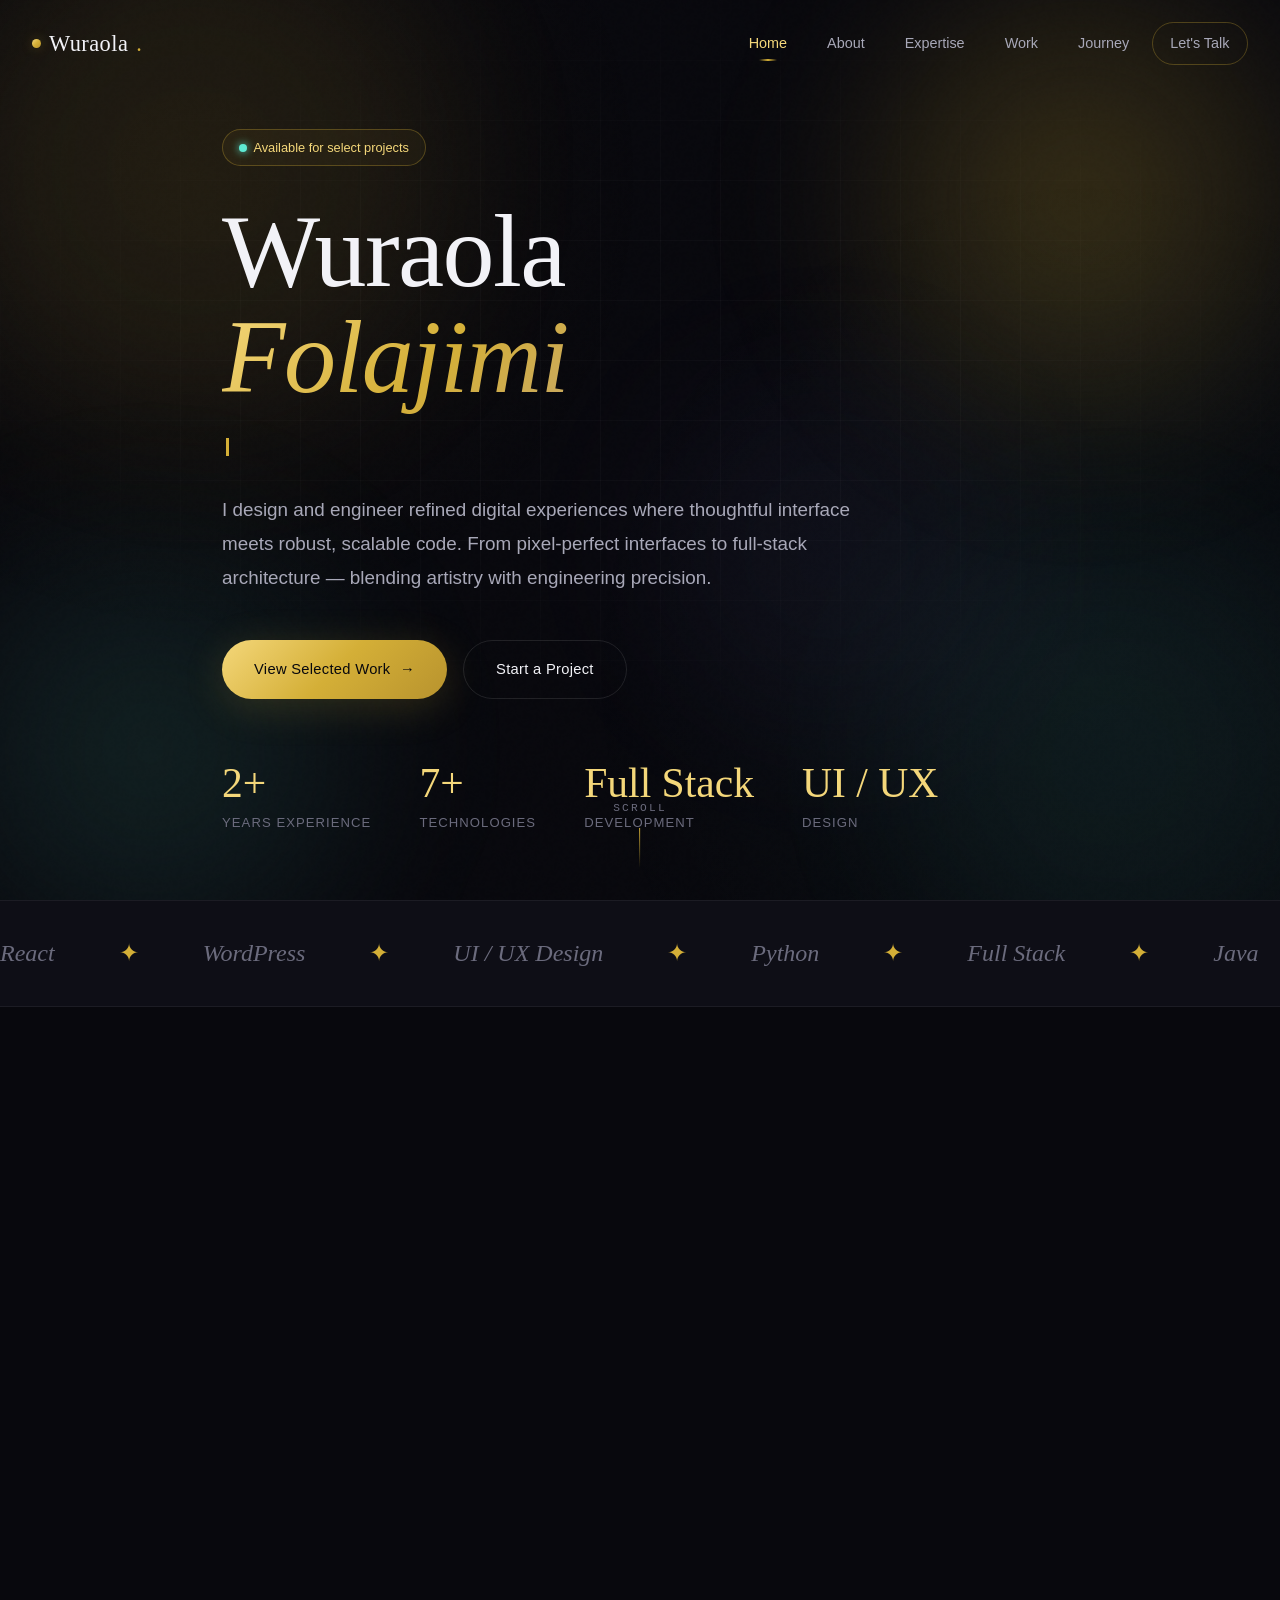
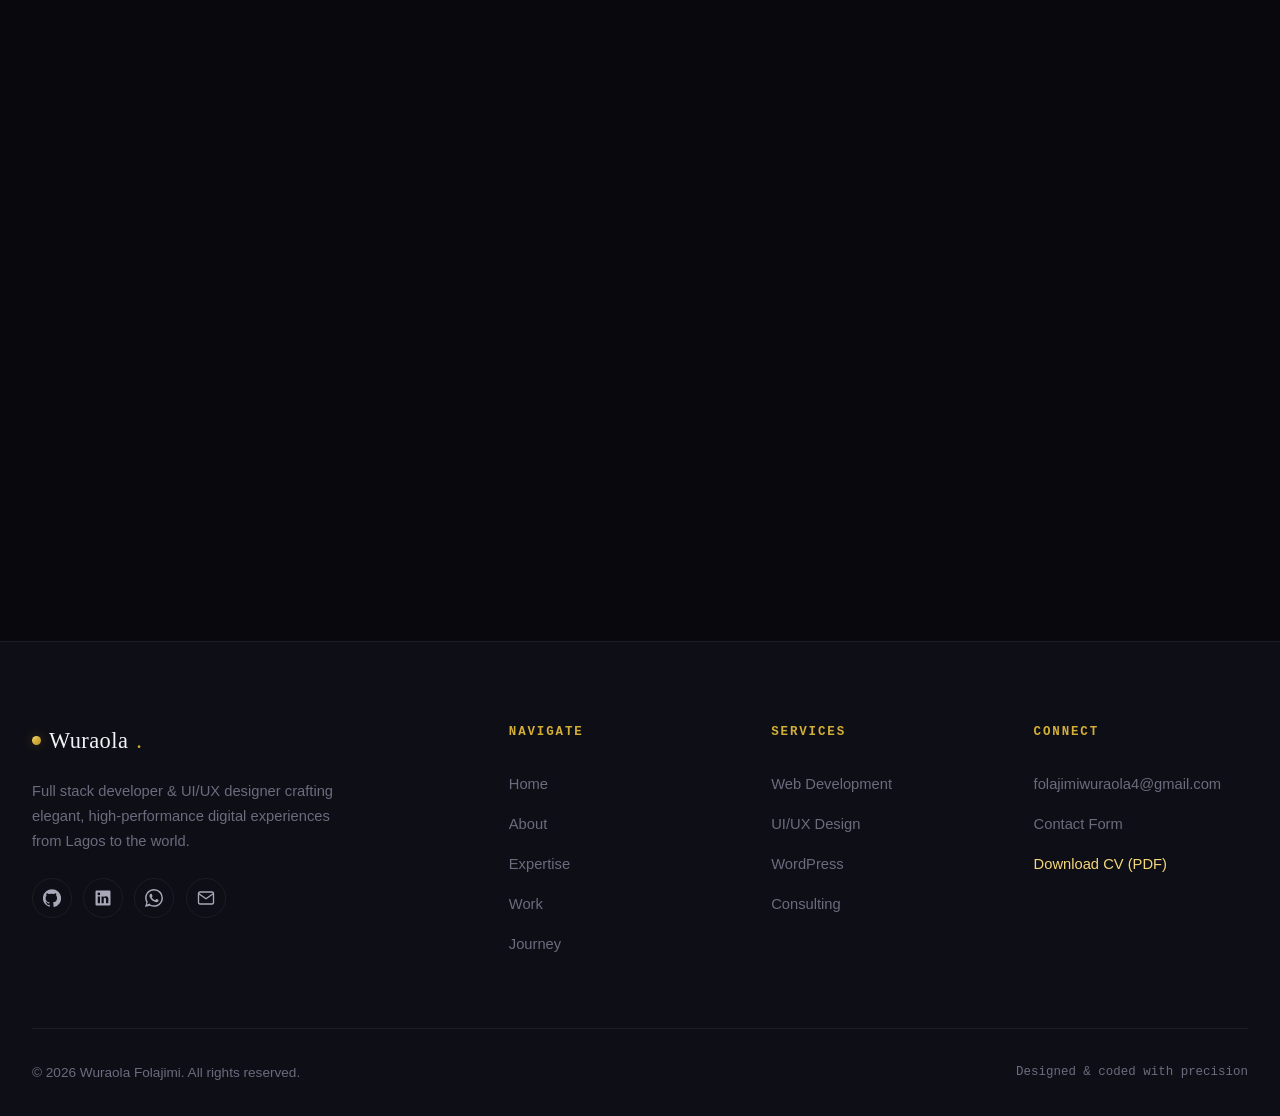
==== backup/index.html @ 62296290 "Initial portfolio website" ====
<!DOCTYPE html>
<html lang="en">
<head>
  <meta charset="UTF-8">
  <meta name="viewport" content="width=device-width, initial-scale=1.0">
  <title>Wuraola Folajimi &mdash; Full Stack Developer &amp; UI/UX Designer</title>
  <meta name="description" content="Wuraola Folajimi is a freelance full stack developer and UI/UX designer based in Lagos, Nigeria. Building fast, elegant web apps and WordPress sites with React, Python, Java, C++ and more.">
  <meta name="author" content="Wuraola Folajimi">
  <meta name="keywords" content="Wuraola Folajimi, full stack developer, UI UX designer, WordPress developer, Lagos, Nigeria, React, Python, Java, web developer">
  <link rel="canonical" href="https://wuraolafolajimi.com/">

  <!-- Open Graph / social previews -->
  <meta property="og:type" content="website">
  <meta property="og:title" content="Wuraola Folajimi &mdash; Full Stack Developer &amp; UI/UX Designer">
  <meta property="og:description" content="Freelance full stack developer and UI/UX designer crafting elegant, high-performance digital experiences from Lagos to the world.">
  <meta property="og:locale" content="en_US">

  <!-- Twitter Card -->
  <meta name="twitter:card" content="summary_large_image">
  <meta name="twitter:title" content="Wuraola Folajimi &mdash; Full Stack Developer &amp; UI/UX Designer">
  <meta name="twitter:description" content="Freelance full stack developer and UI/UX designer crafting elegant, high-performance digital experiences.">

  <!-- Structured data (JSON-LD) -->
  <script type="application/ld+json">
  {
    "@context": "https://schema.org",
    "@type": "Person",
    "name": "Wuraola Folajimi",
    "jobTitle": "Full Stack Developer & UI/UX Designer",
    "url": "https://wuraolafolajimi.com",
    "email": "mailto:folajimiwuraola4@gmail.com",
    "telephone": "+2349130040046",
    "address": { "@type": "PostalAddress", "addressLocality": "Lagos", "addressCountry": "Nigeria" },
    "knowsAbout": ["Full Stack Development", "UI/UX Design", "WordPress", "React", "Python", "Java", "C++"]
  }
  </script>

  <link rel="icon" href="data:image/svg+xml,%3Csvg xmlns='http://www.w3.org/2000/svg' viewBox='0 0 100 100'%3E%3Crect width='100' height='100' rx='22' fill='%2308080d'/%3E%3Ctext x='50' y='68' font-family='Georgia' font-size='52' fill='%23d4af37' text-anchor='middle'%3EW%3C/text%3E%3C/svg%3E">
  <style>
/* ============================================
   WURAOLA FOLAJIMI — PORTFOLIO DESIGN SYSTEM
   Elegant · Mature · Professional
   ============================================ */

/* ---------- Reset & Base ---------- */
*, *::before, *::after {
  margin: 0;
  padding: 0;
  box-sizing: border-box;
}

:root {
  /* Color Palette - Deep & Refined */
  --bg-primary: #08080d;
  --bg-secondary: #0e0e16;
  --bg-surface: #14141f;
  --bg-elevated: #1b1b29;
  --bg-glass: rgba(20, 20, 31, 0.6);

  --gold: #d4af37;
  --gold-light: #f4d77a;
  --gold-deep: #b8932e;
  --gold-glow: rgba(212, 175, 55, 0.25);

  --accent-teal: #5eead4;
  --accent-purple: #a78bfa;

  --text-primary: #f2f2f7;
  --text-secondary: #a8a8b8;
  --text-muted: #6b6b7d;

  --border-subtle: rgba(255, 255, 255, 0.06);
  --border-soft: rgba(255, 255, 255, 0.1);
  --border-gold: rgba(212, 175, 55, 0.3);

  --grad-gold: linear-gradient(135deg, #f4d77a 0%, #d4af37 50%, #b8932e 100%);
  --grad-text: linear-gradient(135deg, #f4d77a 0%, #d4af37 60%, #c9a961 100%);
  --grad-surface: linear-gradient(145deg, #1b1b29 0%, #14141f 100%);
  --grad-overlay: linear-gradient(180deg, transparent 0%, rgba(8,8,13,0.85) 100%);

  /* Typography */
  --font-display: 'Georgia', 'Times New Roman', 'Playfair Display', serif;
  --font-body: -apple-system, BlinkMacSystemFont, 'Segoe UI', 'Helvetica Neue', Arial, sans-serif;
  --font-mono: 'SF Mono', 'Fira Code', 'Courier New', monospace;

  /* Spacing */
  --space-xs: 0.5rem;
  --space-sm: 1rem;
  --space-md: 2rem;
  --space-lg: 4rem;
  --space-xl: 8rem;

  /* Layout */
  --max-width: 1280px;
  --radius-sm: 8px;
  --radius-md: 14px;
  --radius-lg: 24px;
  --radius-full: 999px;

  /* Effects */
  --shadow-soft: 0 4px 24px rgba(0, 0, 0, 0.4);
  --shadow-deep: 0 20px 60px rgba(0, 0, 0, 0.55);
  --shadow-gold: 0 8px 40px rgba(212, 175, 55, 0.18);
  --transition: 0.4s cubic-bezier(0.22, 1, 0.36, 1);
  --transition-slow: 0.7s cubic-bezier(0.22, 1, 0.36, 1);
}

html {
  scroll-behavior: smooth;
  font-size: 16px;
}

body {
  font-family: var(--font-body);
  background-color: var(--bg-primary);
  color: var(--text-primary);
  line-height: 1.7;
  overflow-x: hidden;
  -webkit-font-smoothing: antialiased;
  -moz-osx-font-smoothing: grayscale;
}

/* Ambient background texture */
body::before {
  content: '';
  position: fixed;
  inset: 0;
  background-image:
    radial-gradient(circle at 15% 20%, rgba(212, 175, 55, 0.06) 0%, transparent 35%),
    radial-gradient(circle at 85% 75%, rgba(94, 234, 212, 0.04) 0%, transparent 40%);
  pointer-events: none;
  z-index: 0;
}

/* Subtle noise/grain overlay */
body::after {
  content: '';
  position: fixed;
  inset: 0;
  background-image: url("data:image/svg+xml,%3Csvg viewBox='0 0 200 200' xmlns='http://www.w3.org/2000/svg'%3E%3Cfilter id='n'%3E%3CfeTurbulence type='fractalNoise' baseFrequency='0.85' numOctaves='3' /%3E%3C/filter%3E%3Crect width='100%25' height='100%25' filter='url(%23n)' opacity='0.5'/%3E%3C/svg%3E");
  opacity: 0.025;
  pointer-events: none;
  z-index: 1;
  mix-blend-mode: overlay;
}

img { max-width: 100%; display: block; }
a { color: inherit; text-decoration: none; }
ul { list-style: none; }
button { font-family: inherit; cursor: pointer; border: none; background: none; }

::selection { background: var(--gold-glow); color: var(--gold-light); }

/* Custom scrollbar */
::-webkit-scrollbar { width: 10px; }
::-webkit-scrollbar-track { background: var(--bg-secondary); }
::-webkit-scrollbar-thumb {
  background: linear-gradient(var(--gold-deep), var(--bg-elevated));
  border-radius: 10px;
}
::-webkit-scrollbar-thumb:hover { background: var(--gold); }

/* ---------- Layout Utilities ---------- */
.container {
  width: 100%;
  max-width: var(--max-width);
  margin: 0 auto;
  padding: 0 2rem;
  position: relative;
  z-index: 2;
}

.section {
  padding: 7rem 0;
  position: relative;
  z-index: 2;
}

.section-tight { padding: 5rem 0; }

.eyebrow {
  display: inline-flex;
  align-items: center;
  gap: 0.6rem;
  font-family: var(--font-mono);
  font-size: 0.78rem;
  letter-spacing: 0.25em;
  text-transform: uppercase;
  color: var(--gold);
  margin-bottom: 1.5rem;
}

.eyebrow::before {
  content: '';
  width: 32px;
  height: 1px;
  background: var(--gold);
}

.section-title {
  font-family: var(--font-display);
  font-size: clamp(2.2rem, 5vw, 3.6rem);
  font-weight: 400;
  line-height: 1.15;
  letter-spacing: -0.01em;
  margin-bottom: 1.25rem;
}

.section-subtitle {
  color: var(--text-secondary);
  font-size: 1.08rem;
  max-width: 620px;
  margin-bottom: 3.5rem;
}

.text-gold {
  background: var(--grad-text);
  -webkit-background-clip: text;
  background-clip: text;
  -webkit-text-fill-color: transparent;
}

.text-italic { font-style: italic; }

/* ---------- Navbar ---------- */
.navbar {
  position: fixed;
  top: 0;
  left: 0;
  width: 100%;
  z-index: 1000;
  padding: 1.4rem 0;
  transition: var(--transition);
}

.navbar.scrolled {
  background: rgba(8, 8, 13, 0.8);
  backdrop-filter: blur(18px);
  -webkit-backdrop-filter: blur(18px);
  border-bottom: 1px solid var(--border-subtle);
  padding: 0.9rem 0;
}

.nav-inner {
  display: flex;
  align-items: center;
  justify-content: space-between;
}

.logo {
  font-family: var(--font-display);
  font-size: 1.4rem;
  font-weight: 400;
  letter-spacing: 0.02em;
  display: flex;
  align-items: center;
  gap: 0.5rem;
}

.logo .dot {
  width: 9px;
  height: 9px;
  border-radius: 50%;
  background: var(--grad-gold);
  box-shadow: 0 0 12px var(--gold-glow);
  animation: pulse 2.5s ease-in-out infinite;
}

@keyframes pulse {
  0%, 100% { opacity: 1; transform: scale(1); }
  50% { opacity: 0.5; transform: scale(0.85); }
}

.nav-links {
  display: flex;
  align-items: center;
  gap: 0.3rem;
}

.nav-links a {
  position: relative;
  padding: 0.5rem 1.1rem;
  font-size: 0.9rem;
  color: var(--text-secondary);
  transition: color var(--transition);
  font-weight: 400;
}

.nav-links a:hover { color: var(--text-primary); }

.nav-links a.active { color: var(--gold-light); }

.nav-links a::after {
  content: '';
  position: absolute;
  bottom: 0.2rem;
  left: 50%;
  transform: translateX(-50%) scaleX(0);
  width: 18px;
  height: 1.5px;
  background: var(--gold);
  transition: transform var(--transition);
}

.nav-links a:hover::after,
.nav-links a.active::after {
  transform: translateX(-50%) scaleX(1);
}

.nav-cta {
  display: inline-flex;
  align-items: center;
  gap: 0.5rem;
  padding: 0.65rem 1.4rem;
  font-size: 0.85rem;
  color: var(--gold-light);
  border: 1px solid var(--border-gold);
  border-radius: var(--radius-full);
  transition: var(--transition);
}

.nav-cta:hover {
  background: var(--grad-gold);
  color: var(--bg-primary);
  box-shadow: var(--shadow-gold);
}

.menu-toggle {
  display: none;
  flex-direction: column;
  gap: 5px;
  padding: 0.5rem;
}

.menu-toggle span {
  width: 24px;
  height: 2px;
  background: var(--text-primary);
  transition: var(--transition);
}

/* ---------- Buttons ---------- */
.btn {
  display: inline-flex;
  align-items: center;
  gap: 0.6rem;
  padding: 1rem 2rem;
  font-size: 0.92rem;
  font-weight: 500;
  border-radius: var(--radius-full);
  transition: var(--transition);
  position: relative;
  overflow: hidden;
  letter-spacing: 0.02em;
}

.btn-primary {
  background: var(--grad-gold);
  color: var(--bg-primary);
  box-shadow: var(--shadow-gold);
}

.btn-primary:hover {
  transform: translateY(-3px);
  box-shadow: 0 14px 50px rgba(212, 175, 55, 0.35);
}

.btn-ghost {
  border: 1px solid var(--border-soft);
  color: var(--text-primary);
  background: transparent;
}

.btn-ghost:hover {
  border-color: var(--gold);
  color: var(--gold-light);
  transform: translateY(-3px);
}

.btn .arrow {
  transition: transform var(--transition);
}
.btn:hover .arrow { transform: translateX(4px); }

/* ---------- Cards ---------- */
.card {
  background: var(--grad-surface);
  border: 1px solid var(--border-subtle);
  border-radius: var(--radius-lg);
  padding: 2.2rem;
  transition: var(--transition);
  position: relative;
  overflow: hidden;
}

.card::before {
  content: '';
  position: absolute;
  top: 0;
  left: 0;
  width: 100%;
  height: 1px;
  background: linear-gradient(90deg, transparent, var(--gold), transparent);
  opacity: 0;
  transition: opacity var(--transition);
}

.card:hover {
  transform: translateY(-6px);
  border-color: var(--border-gold);
  box-shadow: var(--shadow-deep);
}

.card:hover::before { opacity: 1; }

/* ---------- Hero ---------- */
.hero {
  min-height: 100vh;
  display: flex;
  align-items: center;
  position: relative;
  padding: 8rem 0 4rem;
  overflow: hidden;
}

.hero-grid-bg {
  position: absolute;
  inset: 0;
  background-image:
    linear-gradient(rgba(255,255,255,0.025) 1px, transparent 1px),
    linear-gradient(90deg, rgba(255,255,255,0.025) 1px, transparent 1px);
  background-size: 60px 60px;
  mask-image: radial-gradient(ellipse 80% 60% at 50% 40%, black 30%, transparent 75%);
  -webkit-mask-image: radial-gradient(ellipse 80% 60% at 50% 40%, black 30%, transparent 75%);
  z-index: 0;
}

.hero-glow {
  position: absolute;
  width: 600px;
  height: 600px;
  border-radius: 50%;
  background: radial-gradient(circle, var(--gold-glow) 0%, transparent 70%);
  filter: blur(60px);
  z-index: 0;
  animation: floatGlow 10s ease-in-out infinite;
}

.hero-glow.one { top: -100px; right: -100px; }
.hero-glow.two {
  bottom: -150px; left: -150px;
  background: radial-gradient(circle, rgba(94,234,212,0.12) 0%, transparent 70%);
  animation-delay: -5s;
}

@keyframes floatGlow {
  0%, 100% { transform: translate(0, 0); }
  50% { transform: translate(40px, -40px); }
}

.hero-content {
  position: relative;
  z-index: 2;
  max-width: 900px;
}

.hero-name {
  font-family: var(--font-display);
  font-size: clamp(3rem, 9vw, 6.5rem);
  font-weight: 400;
  line-height: 1.02;
  letter-spacing: -0.02em;
  margin-bottom: 1.5rem;
}

.hero-role {
  font-family: var(--font-mono);
  font-size: 1rem;
  color: var(--gold-light);
  letter-spacing: 0.08em;
  margin-bottom: 2rem;
  min-height: 1.5em;
}

.type-cursor {
  display: inline-block;
  width: 3px;
  height: 1.1em;
  background: var(--gold);
  margin-left: 4px;
  vertical-align: text-bottom;
  animation: blink 1s steps(2) infinite;
}

@keyframes blink { 50% { opacity: 0; } }

.hero-desc {
  font-size: 1.18rem;
  color: var(--text-secondary);
  max-width: 580px;
  margin-bottom: 2.8rem;
  line-height: 1.8;
}

.hero-actions {
  display: flex;
  gap: 1rem;
  flex-wrap: wrap;
  margin-bottom: 4rem;
}

.hero-stats {
  display: flex;
  gap: 3rem;
  flex-wrap: wrap;
}

.stat .num {
  font-family: var(--font-display);
  font-size: 2.6rem;
  color: var(--gold-light);
  line-height: 1;
}

.stat .label {
  font-size: 0.82rem;
  color: var(--text-muted);
  letter-spacing: 0.08em;
  text-transform: uppercase;
  margin-top: 0.5rem;
}

/* Scroll indicator */
.scroll-indicator {
  position: absolute;
  bottom: 2rem;
  left: 50%;
  transform: translateX(-50%);
  z-index: 2;
  display: flex;
  flex-direction: column;
  align-items: center;
  gap: 0.6rem;
  color: var(--text-muted);
  font-family: var(--font-mono);
  font-size: 0.7rem;
  letter-spacing: 0.2em;
}

.scroll-indicator .line {
  width: 1px;
  height: 40px;
  background: linear-gradient(var(--gold), transparent);
  position: relative;
  overflow: hidden;
}

.scroll-indicator .line::after {
  content: '';
  position: absolute;
  top: -40px;
  left: 0;
  width: 100%;
  height: 40px;
  background: var(--gold-light);
  animation: scrollDown 2s ease-in-out infinite;
}

@keyframes scrollDown {
  0% { top: -40px; }
  100% { top: 40px; }
}

/* ---------- Marquee ---------- */
.marquee {
  border-top: 1px solid var(--border-subtle);
  border-bottom: 1px solid var(--border-subtle);
  padding: 2rem 0;
  overflow: hidden;
  background: var(--bg-secondary);
  position: relative;
  z-index: 2;
}

.marquee-track {
  display: flex;
  gap: 4rem;
  white-space: nowrap;
  animation: marquee 35s linear infinite;
  width: max-content;
}

@keyframes marquee {
  0% { transform: translateX(0); }
  100% { transform: translateX(-50%); }
}

.marquee-item {
  font-family: var(--font-display);
  font-size: 1.5rem;
  color: var(--text-muted);
  display: flex;
  align-items: center;
  gap: 4rem;
  font-style: italic;
}

.marquee-item .star {
  color: var(--gold);
  font-style: normal;
}

/* ---------- Two Column ---------- */
.two-col {
  display: grid;
  grid-template-columns: 1fr 1fr;
  gap: 5rem;
  align-items: center;
}

.two-col.reverse .col:first-child { order: 2; }

/* ---------- About / Bio ---------- */
.bio-text p {
  margin-bottom: 1.3rem;
  color: var(--text-secondary);
  font-size: 1.05rem;
}

.bio-text p strong { color: var(--text-primary); font-weight: 600; }

.signature {
  font-family: var(--font-display);
  font-style: italic;
  font-size: 1.8rem;
  color: var(--gold-light);
  margin-top: 2rem;
}

/* Portrait frame */
.portrait-frame {
  position: relative;
  border-radius: var(--radius-lg);
  overflow: hidden;
  aspect-ratio: 4/5;
  background: var(--grad-surface);
  border: 1px solid var(--border-soft);
}

.portrait-frame::before {
  content: '';
  position: absolute;
  inset: 0;
  background: var(--grad-overlay);
  z-index: 2;
}

.portrait-art {
  position: absolute;
  inset: 0;
  background:
    radial-gradient(circle at 30% 30%, rgba(212,175,55,0.4), transparent 50%),
    radial-gradient(circle at 70% 60%, rgba(94,234,212,0.25), transparent 50%),
    linear-gradient(160deg, #1b1b29, #0e0e16);
}

.portrait-initials {
  position: absolute;
  inset: 0;
  display: flex;
  align-items: center;
  justify-content: center;
  font-family: var(--font-display);
  font-size: 7rem;
  color: rgba(255,255,255,0.08);
  z-index: 1;
  letter-spacing: 0.1em;
}

.portrait-badge {
  position: absolute;
  bottom: 1.5rem;
  left: 1.5rem;
  right: 1.5rem;
  z-index: 3;
  display: flex;
  align-items: center;
  gap: 1rem;
  padding: 1rem 1.2rem;
  background: var(--bg-glass);
  backdrop-filter: blur(12px);
  -webkit-backdrop-filter: blur(12px);
  border: 1px solid var(--border-soft);
  border-radius: var(--radius-md);
}

.portrait-badge .avail-dot {
  width: 10px;
  height: 10px;
  border-radius: 50%;
  background: var(--accent-teal);
  box-shadow: 0 0 10px var(--accent-teal);
  animation: pulse 2s infinite;
}

.portrait-badge .small { font-size: 0.78rem; }
.portrait-badge .small strong { display: block; color: var(--text-primary); }

/* ---------- Skill Bars ---------- */
.skill-row { margin-bottom: 1.8rem; }

.skill-head {
  display: flex;
  justify-content: space-between;
  margin-bottom: 0.6rem;
}

.skill-head .name { font-weight: 500; font-size: 0.95rem; }
.skill-head .pct { font-family: var(--font-mono); font-size: 0.85rem; color: var(--gold); }

.skill-track {
  height: 6px;
  background: var(--bg-elevated);
  border-radius: var(--radius-full);
  overflow: hidden;
}

.skill-fill {
  height: 100%;
  background: var(--grad-gold);
  border-radius: var(--radius-full);
  width: 0;
  transition: width 1.6s cubic-bezier(0.22, 1, 0.36, 1);
  position: relative;
}

.skill-fill::after {
  content: '';
  position: absolute;
  right: 0;
  top: 50%;
  transform: translateY(-50%);
  width: 12px;
  height: 12px;
  border-radius: 50%;
  background: var(--gold-light);
  box-shadow: 0 0 12px var(--gold);
}

/* ---------- Tech Grid (languages) ---------- */
.tech-grid {
  display: grid;
  grid-template-columns: repeat(auto-fill, minmax(160px, 1fr));
  gap: 1.2rem;
}

.tech-chip {
  display: flex;
  align-items: center;
  gap: 0.9rem;
  padding: 1.1rem 1.3rem;
  background: var(--grad-surface);
  border: 1px solid var(--border-subtle);
  border-radius: var(--radius-md);
  transition: var(--transition);
}

.tech-chip:hover {
  transform: translateY(-4px);
  border-color: var(--border-gold);
  box-shadow: var(--shadow-soft);
}

.tech-icon {
  width: 34px;
  height: 34px;
  border-radius: var(--radius-sm);
  display: flex;
  align-items: center;
  justify-content: center;
  font-family: var(--font-mono);
  font-weight: 700;
  font-size: 0.9rem;
  color: var(--bg-primary);
  flex-shrink: 0;
}

.tech-chip .name { font-size: 0.92rem; font-weight: 500; }
.tech-chip .cat { font-size: 0.72rem; color: var(--text-muted); }

/* ---------- Services / What I Do ---------- */
.services-grid {
  display: grid;
  grid-template-columns: repeat(auto-fit, minmax(300px, 1fr));
  gap: 1.5rem;
}

.service-card { padding: 2.4rem; }

.service-num {
  font-family: var(--font-mono);
  font-size: 0.78rem;
  color: var(--gold);
  letter-spacing: 0.15em;
  margin-bottom: 1.2rem;
}

.service-icon {
  width: 56px;
  height: 56px;
  border-radius: var(--radius-md);
  background: linear-gradient(135deg, rgba(212,175,55,0.15), rgba(212,175,55,0.03));
  border: 1px solid var(--border-gold);
  display: flex;
  align-items: center;
  justify-content: center;
  margin-bottom: 1.5rem;
  color: var(--gold-light);
}

.service-card h3 {
  font-family: var(--font-display);
  font-size: 1.45rem;
  font-weight: 400;
  margin-bottom: 0.8rem;
}

.service-card p {
  color: var(--text-secondary);
  font-size: 0.96rem;
  margin-bottom: 1.3rem;
}

.service-list li {
  font-size: 0.86rem;
  color: var(--text-muted);
  padding: 0.35rem 0;
  padding-left: 1.4rem;
  position: relative;
}

.service-list li::before {
  content: '—';
  position: absolute;
  left: 0;
  color: var(--gold);
}

/* ---------- Projects ---------- */
.project-filter {
  display: flex;
  gap: 0.6rem;
  flex-wrap: wrap;
  margin-bottom: 3rem;
}

.filter-btn {
  padding: 0.6rem 1.3rem;
  font-size: 0.85rem;
  color: var(--text-secondary);
  border: 1px solid var(--border-subtle);
  border-radius: var(--radius-full);
  transition: var(--transition);
}

.filter-btn:hover, .filter-btn.active {
  color: var(--gold-light);
  border-color: var(--border-gold);
  background: rgba(212,175,55,0.05);
}

.projects-grid {
  display: grid;
  grid-template-columns: repeat(auto-fit, minmax(360px, 1fr));
  gap: 2rem;
}

.project-card {
  border-radius: var(--radius-lg);
  overflow: hidden;
  background: var(--grad-surface);
  border: 1px solid var(--border-subtle);
  transition: var(--transition);
}

.project-card:hover {
  transform: translateY(-8px);
  border-color: var(--border-gold);
  box-shadow: var(--shadow-deep);
}

.project-visual {
  height: 240px;
  position: relative;
  overflow: hidden;
  display: flex;
  align-items: center;
  justify-content: center;
}

.project-visual::after {
  content: '';
  position: absolute;
  inset: 0;
  background: var(--grad-overlay);
}

.project-visual .glyph {
  font-family: var(--font-display);
  font-size: 5rem;
  color: rgba(255,255,255,0.15);
  z-index: 1;
  font-style: italic;
}

.project-body { padding: 1.8rem; }

.project-cat {
  font-family: var(--font-mono);
  font-size: 0.72rem;
  letter-spacing: 0.15em;
  text-transform: uppercase;
  color: var(--gold);
  margin-bottom: 0.7rem;
}

.project-body h3 {
  font-family: var(--font-display);
  font-size: 1.5rem;
  font-weight: 400;
  margin-bottom: 0.7rem;
}

.project-body p {
  color: var(--text-secondary);
  font-size: 0.93rem;
  margin-bottom: 1.2rem;
}

.project-tags {
  display: flex;
  flex-wrap: wrap;
  gap: 0.5rem;
}

.project-tags span {
  font-size: 0.72rem;
  padding: 0.3rem 0.7rem;
  background: var(--bg-elevated);
  border: 1px solid var(--border-subtle);
  border-radius: var(--radius-full);
  color: var(--text-muted);
}

/* ---------- Timeline ---------- */
.timeline {
  position: relative;
  max-width: 900px;
  margin: 0 auto;
}

.timeline::before {
  content: '';
  position: absolute;
  left: 0;
  top: 0;
  bottom: 0;
  width: 1px;
  background: linear-gradient(var(--gold), var(--border-subtle) 80%, transparent);
}

.tl-item {
  position: relative;
  padding-left: 2.8rem;
  padding-bottom: 3.5rem;
}

.tl-item:last-child { padding-bottom: 0; }

.tl-item::before {
  content: '';
  position: absolute;
  left: -6px;
  top: 6px;
  width: 13px;
  height: 13px;
  border-radius: 50%;
  background: var(--bg-primary);
  border: 2px solid var(--gold);
  box-shadow: 0 0 0 4px rgba(212,175,55,0.1);
}

.tl-period {
  font-family: var(--font-mono);
  font-size: 0.78rem;
  color: var(--gold);
  letter-spacing: 0.1em;
  margin-bottom: 0.5rem;
}

.tl-item h3 {
  font-family: var(--font-display);
  font-size: 1.4rem;
  font-weight: 400;
  margin-bottom: 0.3rem;
}

.tl-company {
  color: var(--text-secondary);
  font-size: 0.95rem;
  margin-bottom: 1rem;
}

.tl-item p {
  color: var(--text-muted);
  font-size: 0.95rem;
  margin-bottom: 1rem;
}

.tl-points li {
  font-size: 0.9rem;
  color: var(--text-secondary);
  padding: 0.3rem 0 0.3rem 1.3rem;
  position: relative;
}

.tl-points li::before {
  content: '▸';
  position: absolute;
  left: 0;
  color: var(--gold);
}

/* ---------- Stats Band ---------- */
.stats-band {
  display: grid;
  grid-template-columns: repeat(auto-fit, minmax(180px, 1fr));
  gap: 2rem;
  padding: 4rem 3rem;
  background: var(--grad-surface);
  border: 1px solid var(--border-subtle);
  border-radius: var(--radius-lg);
  position: relative;
  overflow: hidden;
}

.stats-band::before {
  content: '';
  position: absolute;
  inset: 0;
  background: radial-gradient(circle at 80% 20%, var(--gold-glow), transparent 60%);
}

.stat-block { text-align: center; position: relative; }
.stat-block .num {
  font-family: var(--font-display);
  font-size: 3.2rem;
  color: var(--gold-light);
  line-height: 1;
}
.stat-block .label {
  color: var(--text-secondary);
  font-size: 0.9rem;
  margin-top: 0.6rem;
  letter-spacing: 0.05em;
}

/* ---------- Process / Timeline steps ---------- */
.process-grid {
  display: grid;
  grid-template-columns: repeat(auto-fit, minmax(240px, 1fr));
  gap: 1.5rem;
}

.process-step {
  padding: 2.2rem;
  border: 1px solid var(--border-subtle);
  border-radius: var(--radius-lg);
  background: var(--bg-secondary);
  transition: var(--transition);
  position: relative;
}

.process-step:hover {
  border-color: var(--border-gold);
  transform: translateY(-5px);
}

.process-step .step-num {
  font-family: var(--font-display);
  font-size: 3rem;
  color: rgba(212,175,55,0.3);
  line-height: 1;
  margin-bottom: 1rem;
}

.process-step h4 {
  font-family: var(--font-display);
  font-size: 1.25rem;
  font-weight: 400;
  margin-bottom: 0.6rem;
}

.process-step p {
  color: var(--text-muted);
  font-size: 0.9rem;
}

/* ---------- Testimonial ---------- */
.testimonial {
  max-width: 820px;
  margin: 0 auto;
  text-align: center;
  padding: 3rem 2rem;
}

.testimonial .quote-mark {
  font-family: var(--font-display);
  font-size: 5rem;
  color: var(--gold);
  line-height: 0.5;
  margin-bottom: 1.5rem;
}

.testimonial blockquote {
  font-family: var(--font-display);
  font-size: clamp(1.3rem, 3vw, 1.9rem);
  font-style: italic;
  line-height: 1.6;
  color: var(--text-primary);
  margin-bottom: 2rem;
  font-weight: 400;
}

.testimonial .author {
  display: flex;
  align-items: center;
  justify-content: center;
  gap: 1rem;
}

.testimonial .avatar {
  width: 48px;
  height: 48px;
  border-radius: 50%;
  background: var(--grad-gold);
  display: flex;
  align-items: center;
  justify-content: center;
  font-family: var(--font-display);
  color: var(--bg-primary);
  font-weight: 700;
}

.testimonial .author-info { text-align: left; }
.testimonial .author-info strong { display: block; font-size: 0.95rem; }
.testimonial .author-info span { font-size: 0.82rem; color: var(--text-muted); }

/* ---------- Contact ---------- */
.contact-grid {
  display: grid;
  grid-template-columns: 1fr 1fr;
  gap: 4rem;
}

.contact-info h3 {
  font-family: var(--font-display);
  font-size: 1.6rem;
  font-weight: 400;
  margin-bottom: 1rem;
}

.contact-info p {
  color: var(--text-secondary);
  margin-bottom: 2.5rem;
}

.contact-detail {
  display: flex;
  align-items: center;
  gap: 1.2rem;
  padding: 1.3rem 0;
  border-bottom: 1px solid var(--border-subtle);
}

.contact-detail .ic {
  width: 44px;
  height: 44px;
  border-radius: var(--radius-sm);
  background: var(--bg-elevated);
  border: 1px solid var(--border-subtle);
  display: flex;
  align-items: center;
  justify-content: center;
  color: var(--gold);
  flex-shrink: 0;
}

.contact-detail .det-label { font-size: 0.75rem; color: var(--text-muted); text-transform: uppercase; letter-spacing: 0.1em; }
.contact-detail .det-value { font-size: 0.98rem; color: var(--text-primary); }

/* Form */
.form-card {
  background: var(--grad-surface);
  border: 1px solid var(--border-subtle);
  border-radius: var(--radius-lg);
  padding: 2.5rem;
}

.form-group { margin-bottom: 1.5rem; }

.form-group label {
  display: block;
  font-size: 0.82rem;
  color: var(--text-secondary);
  margin-bottom: 0.5rem;
  letter-spacing: 0.03em;
}

.form-group input,
.form-group textarea,
.form-group select {
  width: 100%;
  padding: 0.95rem 1.1rem;
  background: var(--bg-secondary);
  border: 1px solid var(--border-subtle);
  border-radius: var(--radius-sm);
  color: var(--text-primary);
  font-family: var(--font-body);
  font-size: 0.95rem;
  transition: var(--transition);
}

.form-group input:focus,
.form-group textarea:focus,
.form-group select:focus {
  outline: none;
  border-color: var(--gold);
  box-shadow: 0 0 0 3px var(--gold-glow);
}

.form-group textarea { resize: vertical; min-height: 130px; }

.form-row { display: grid; grid-template-columns: 1fr 1fr; gap: 1.2rem; }

.form-note {
  font-size: 0.8rem;
  color: var(--text-muted);
  margin-top: 1rem;
  text-align: center;
}

/* ---------- FAQ ---------- */
.faq-item {
  border: 1px solid var(--border-subtle);
  border-radius: var(--radius-md);
  margin-bottom: 1rem;
  overflow: hidden;
  background: var(--bg-secondary);
  transition: var(--transition);
}

.faq-item:hover { border-color: var(--border-soft); }

.faq-q {
  display: flex;
  justify-content: space-between;
  align-items: center;
  padding: 1.4rem 1.6rem;
  font-family: var(--font-display);
  font-size: 1.1rem;
  font-weight: 400;
  cursor: pointer;
  transition: var(--transition);
}

.faq-q:hover { color: var(--gold-light); }

.faq-q .toggle {
  width: 26px;
  height: 26px;
  border-radius: 50%;
  border: 1px solid var(--border-gold);
  display: flex;
  align-items: center;
  justify-content: center;
  color: var(--gold);
  font-size: 1.1rem;
  transition: var(--transition);
  flex-shrink: 0;
}

.faq-item.open .toggle { transform: rotate(45deg); background: var(--grad-gold); color: var(--bg-primary); }

.faq-a {
  max-height: 0;
  overflow: hidden;
  transition: max-height 0.5s ease, padding 0.5s ease;
  padding: 0 1.6rem;
  color: var(--text-secondary);
  font-size: 0.95rem;
}

.faq-item.open .faq-a {
  max-height: 300px;
  padding: 0 1.6rem 1.5rem;
}

/* ---------- CTA Banner ---------- */
.cta-banner {
  text-align: center;
  padding: 5rem 3rem;
  background: var(--grad-surface);
  border: 1px solid var(--border-subtle);
  border-radius: var(--radius-lg);
  position: relative;
  overflow: hidden;
}

.cta-banner::before {
  content: '';
  position: absolute;
  top: -50%;
  left: 50%;
  transform: translateX(-50%);
  width: 700px;
  height: 700px;
  background: radial-gradient(circle, var(--gold-glow), transparent 60%);
}

.cta-banner > * { position: relative; z-index: 2; }

.cta-banner h2 {
  font-family: var(--font-display);
  font-size: clamp(2rem, 5vw, 3.4rem);
  font-weight: 400;
  line-height: 1.15;
  margin-bottom: 1.5rem;
}

.cta-banner p {
  color: var(--text-secondary);
  max-width: 520px;
  margin: 0 auto 2.5rem;
  font-size: 1.08rem;
}

/* ---------- Page Header (sub pages) ---------- */
.page-header {
  padding: 12rem 0 5rem;
  position: relative;
  z-index: 2;
  overflow: hidden;
}

.page-header .hero-glow {
  top: 20%;
  right: 5%;
}

.page-header h1 {
  font-family: var(--font-display);
  font-size: clamp(2.8rem, 7vw, 5rem);
  font-weight: 400;
  line-height: 1.05;
  letter-spacing: -0.02em;
  margin-bottom: 1.5rem;
}

.page-header .lead {
  font-size: 1.2rem;
  color: var(--text-secondary);
  max-width: 620px;
  line-height: 1.8;
}

.breadcrumb {
  display: flex;
  align-items: center;
  gap: 0.6rem;
  font-family: var(--font-mono);
  font-size: 0.8rem;
  color: var(--text-muted);
  margin-bottom: 2rem;
  letter-spacing: 0.05em;
}

.breadcrumb a:hover { color: var(--gold-light); }
.breadcrumb .sep { color: var(--text-muted); }

/* ---------- Footer ---------- */
.footer {
  border-top: 1px solid var(--border-subtle);
  padding: 5rem 0 2rem;
  position: relative;
  z-index: 2;
  background: var(--bg-secondary);
}

.footer-grid {
  display: grid;
  grid-template-columns: 2fr 1fr 1fr 1fr;
  gap: 3rem;
  margin-bottom: 4rem;
}

.footer-brand .logo { margin-bottom: 1.2rem; }
.footer-brand p {
  color: var(--text-muted);
  font-size: 0.92rem;
  max-width: 320px;
  margin-bottom: 1.5rem;
}

.footer-col h4 {
  font-family: var(--font-mono);
  font-size: 0.78rem;
  letter-spacing: 0.15em;
  text-transform: uppercase;
  color: var(--gold);
  margin-bottom: 1.3rem;
}

.footer-col ul li { padding: 0.4rem 0; }
.footer-col ul li a {
  color: var(--text-muted);
  font-size: 0.92rem;
  transition: var(--transition);
}
.footer-col ul li a:hover { color: var(--gold-light); padding-left: 4px; }

.social-row { display: flex; gap: 0.7rem; }

.social-link {
  width: 40px;
  height: 40px;
  border-radius: 50%;
  border: 1px solid var(--border-subtle);
  display: flex;
  align-items: center;
  justify-content: center;
  color: var(--text-secondary);
  transition: var(--transition);
}

.social-link:hover {
  border-color: var(--gold);
  color: var(--gold-light);
  transform: translateY(-3px);
}

.footer-bottom {
  display: flex;
  justify-content: space-between;
  align-items: center;
  padding-top: 2rem;
  border-top: 1px solid var(--border-subtle);
  color: var(--text-muted);
  font-size: 0.85rem;
}

.footer-bottom .made-with { font-family: var(--font-mono); font-size: 0.78rem; }

/* ---------- Reveal Animation ---------- */
.reveal {
  opacity: 0;
  transform: translateY(40px);
  transition: opacity 0.9s ease, transform 0.9s ease;
}

.reveal.visible {
  opacity: 1;
  transform: translateY(0);
}

.reveal.delay-1 { transition-delay: 0.1s; }
.reveal.delay-2 { transition-delay: 0.2s; }
.reveal.delay-3 { transition-delay: 0.3s; }
.reveal.delay-4 { transition-delay: 0.4s; }

/* ---------- Floating Dock / Misc ---------- */
.tag-pill {
  display: inline-flex;
  align-items: center;
  gap: 0.4rem;
  padding: 0.4rem 1rem;
  font-size: 0.8rem;
  border-radius: var(--radius-full);
  border: 1px solid var(--border-gold);
  color: var(--gold-light);
  background: rgba(212,175,55,0.05);
}

.divider-label {
  display: flex;
  align-items: center;
  gap: 1.5rem;
  margin: 5rem 0 3rem;
}

.divider-label .line {
  flex: 1;
  height: 1px;
  background: var(--border-subtle);
}

.divider-label span {
  font-family: var(--font-mono);
  font-size: 0.78rem;
  letter-spacing: 0.2em;
  color: var(--text-muted);
  text-transform: uppercase;
}

/* ---------- Responsive ---------- */
@media (max-width: 968px) {
  .two-col { grid-template-columns: 1fr; gap: 3rem; }
  .two-col.reverse .col:first-child { order: 0; }
  .contact-grid { grid-template-columns: 1fr; gap: 3rem; }
  .footer-grid { grid-template-columns: 1fr 1fr; gap: 2.5rem; }
  .form-row { grid-template-columns: 1fr; }
}

@media (max-width: 768px) {
  .nav-links { display: none; }
  .menu-toggle { display: flex; }
  .nav-links.open {
    display: flex;
    flex-direction: column;
    position: absolute;
    top: 100%;
    right: 2rem;
    left: 2rem;
    background: var(--bg-glass);
    backdrop-filter: blur(18px);
    -webkit-backdrop-filter: blur(18px);
    border: 1px solid var(--border-subtle);
    border-radius: var(--radius-md);
    padding: 1rem;
    gap: 0;
  }
  .nav-links.open a { padding: 0.9rem 1.2rem; width: 100%; }
  .section { padding: 4.5rem 0; }
  .hero-stats { gap: 1.8rem; }
  .stats-band { padding: 3rem 1.5rem; }
  .footer-grid { grid-template-columns: 1fr; }
  .footer-bottom { flex-direction: column; gap: 1rem; text-align: center; }
  .cta-banner { padding: 3.5rem 1.5rem; }
  .container { padding: 0 1.2rem; }
}

/* ============================================================
   UPGRADE LAYER — enhanced components & effects
   (additive; no existing rules removed)
   ============================================================ */

/* ---------- SPA page router (core) ---------- */
.spa-page { display: none; }
.spa-page.active { display: block; animation: pageIn 0.6s cubic-bezier(0.22,1,0.36,1); }
@keyframes pageIn {
  from { opacity: 0; transform: translateY(16px); }
  to   { opacity: 1; transform: translateY(0); }
}

/* ---------- Preloader ---------- */
.preloader {
  position: fixed; inset: 0; z-index: 9999;
  background: var(--bg-primary);
  display: flex; align-items: center; justify-content: center;
  transition: opacity 0.6s ease, visibility 0.6s ease;
}
.preloader.done { opacity: 0; visibility: hidden; }
.pre-inner { text-align: center; }
.pre-mark {
  font-family: var(--font-display);
  font-size: 4rem; color: var(--gold-light);
  width: 96px; height: 96px; margin: 0 auto 1.8rem;
  display: flex; align-items: center; justify-content: center;
  border: 1px solid var(--border-gold); border-radius: 24px;
  background: linear-gradient(145deg, rgba(212,175,55,0.12), transparent);
  box-shadow: 0 0 60px var(--gold-glow);
  animation: preFloat 2s ease-in-out infinite;
}
@keyframes preFloat {
  0%,100% { transform: translateY(0) rotate(0); }
  50% { transform: translateY(-10px) rotate(-3deg); }
}
.pre-bar {
  width: 200px; height: 2px; margin: 0 auto 1rem;
  background: var(--bg-elevated); border-radius: 2px; overflow: hidden;
}
.pre-bar span {
  display: block; height: 100%; width: 0;
  background: var(--grad-gold);
  animation: preLoad 1.1s cubic-bezier(0.5,0,0.3,1) forwards;
}
@keyframes preLoad { to { width: 100%; } }
.pre-txt {
  font-family: var(--font-mono); font-size: 0.72rem;
  letter-spacing: 0.25em; text-transform: uppercase; color: var(--text-muted);
}

  /* (custom cursor styles removed) */

/* ---------- Scroll progress ---------- */
/* (scroll progress bar removed) */

/* ---------- Back to top ---------- */
.back-to-top {
  position: fixed; bottom: 2rem; right: 2rem; z-index: 999;
  width: 48px; height: 48px; border-radius: 50%;
  background: var(--grad-surface);
  border: 1px solid var(--border-gold);
  color: var(--gold-light);
  display: flex; align-items: center; justify-content: center;
  opacity: 0; visibility: hidden; transform: translateY(20px);
  transition: var(--transition);
  box-shadow: var(--shadow-soft);
}
.back-to-top.show { opacity: 1; visibility: visible; transform: translateY(0); }
.back-to-top:hover {
  background: var(--grad-gold); color: var(--bg-primary);
  transform: translateY(-4px); box-shadow: var(--shadow-gold);
}

/* ---------- 3D Tilt cards ---------- */
.tilt {
  transition: transform 0.2s ease, box-shadow 0.4s ease, border-color 0.4s ease;
  transform-style: preserve-3d;
  position: relative;
}
.tilt::after {
  content: ''; position: absolute; inset: 0; border-radius: inherit;
  background: radial-gradient(circle at var(--mx,50%) var(--my,50%), var(--gold-glow), transparent 45%);
  opacity: 0; transition: opacity 0.4s ease; pointer-events: none;
}
.tilt:hover::after { opacity: 1; }

/* ---------- Aurora animated background ---------- */
.aurora { position: fixed; inset: 0; z-index: 0; overflow: hidden; pointer-events: none; }
.aurora span {
  position: absolute; border-radius: 50%; filter: blur(80px); opacity: 0.5;
}
.aurora .a1 { width: 520px; height: 520px; background: rgba(212,175,55,0.22); top: -10%; left: -5%; animation: aurora1 18s ease-in-out infinite; }
.aurora .a2 { width: 460px; height: 460px; background: rgba(94,234,212,0.14); bottom: -10%; right: -5%; animation: aurora2 22s ease-in-out infinite; }
.aurora .a3 { width: 380px; height: 380px; background: rgba(167,139,250,0.12); top: 40%; left: 50%; animation: aurora3 26s ease-in-out infinite; }
@keyframes aurora1 { 0%,100% { transform: translate(0,0) scale(1); } 50% { transform: translate(120px,80px) scale(1.15); } }
@keyframes aurora2 { 0%,100% { transform: translate(0,0) scale(1); } 50% { transform: translate(-100px,-60px) scale(1.1); } }
@keyframes aurora3 { 0%,100% { transform: translate(-50%,-50%) scale(1); } 50% { transform: translate(-40%,-60%) scale(1.2); } }

/* ---------- Brand / Trusted-by strip ---------- */
.brand-strip {
  display: flex; flex-wrap: wrap; align-items: center; justify-content: center;
  gap: 3rem; padding: 3rem 0; opacity: 0.85;
}
.brand-logo {
  font-family: var(--font-display); font-size: 1.4rem; font-style: italic;
  color: var(--text-muted); letter-spacing: 0.04em;
  display: flex; align-items: center; gap: 0.6rem;
  transition: var(--transition); filter: grayscale(1);
}
.brand-logo:hover { color: var(--gold-light); filter: grayscale(0); transform: translateY(-3px); }
.brand-logo .b-ic {
  width: 30px; height: 30px; border-radius: 8px;
  display: flex; align-items: center; justify-content: center;
  background: var(--bg-elevated); border: 1px solid var(--border-subtle);
  font-size: 0.85rem; font-style: normal; color: var(--gold);
}

/* ---------- Testimonial carousel ---------- */
.tst-carousel { max-width: 860px; margin: 0 auto; position: relative; }
.tst-viewport { overflow: hidden; }
.tst-track { display: flex; transition: transform 0.7s cubic-bezier(0.22,1,0.36,1); }
.tst-slide { min-width: 100%; padding: 0 1rem; }
.tst-dots { display: flex; justify-content: center; gap: 0.6rem; margin-top: 2rem; }
.tst-dot {
  width: 9px; height: 9px; border-radius: 50%;
  background: var(--bg-elevated); border: 1px solid var(--border-subtle);
  transition: var(--transition);
}
.tst-dot.active { background: var(--grad-gold); width: 28px; border-radius: 6px; border-color: transparent; }
.tst-nav {
  position: absolute; top: 50%; transform: translateY(-50%);
  width: 44px; height: 44px; border-radius: 50%;
  background: var(--bg-glass); backdrop-filter: blur(10px); -webkit-backdrop-filter: blur(10px);
  border: 1px solid var(--border-subtle); color: var(--text-secondary);
  display: flex; align-items: center; justify-content: center; transition: var(--transition);
}
.tst-nav:hover { border-color: var(--gold); color: var(--gold-light); }
.tst-prev { left: -10px; }
.tst-next { right: -10px; }

/* ---------- Glow border feature card ---------- */
.feature-card {
  position: relative; overflow: hidden;
}
.feature-card .glow-line {
  position: absolute; top: 0; left: -100%; width: 60%; height: 1px;
  background: linear-gradient(90deg, transparent, var(--gold), transparent);
  transition: left 0.8s ease;
}
.feature-card:hover .glow-line { left: 100%; }

/* ---------- Animated gradient text (shimmer) ---------- */
.shimmer-text {
  background: linear-gradient(90deg, var(--gold-light), #fff, var(--gold-light));
  background-size: 200% auto;
  -webkit-background-clip: text; background-clip: text;
  -webkit-text-fill-color: transparent;
  animation: shimmer 4s linear infinite;
}
@keyframes shimmer { to { background-position: 200% center; } }

/* ---------- Pricing / package cards ---------- */
.price-card { position: relative; }
.price-card.featured {
  border-color: var(--border-gold);
  box-shadow: var(--shadow-gold);
}
.price-tag {
  font-family: var(--font-display); font-size: 2.6rem; color: var(--gold-light); line-height: 1;
}
.price-tag .cur { font-size: 1.2rem; vertical-align: top; color: var(--text-secondary); }
.price-period { font-size: 0.85rem; color: var(--text-muted); }
.price-ribbon {
  position: absolute; top: 1.4rem; right: -2.4rem; transform: rotate(45deg);
  background: var(--grad-gold); color: var(--bg-primary);
  font-family: var(--font-mono); font-size: 0.68rem; letter-spacing: 0.12em;
  padding: 0.4rem 2.6rem; text-transform: uppercase;
}

/* ---------- Icon stat tile ---------- */
.icon-stat {
  display: flex; align-items: center; gap: 1.2rem;
  padding: 1.6rem; border-radius: var(--radius-md);
  background: var(--grad-surface); border: 1px solid var(--border-subtle);
  transition: var(--transition);
}
.icon-stat:hover { border-color: var(--border-gold); transform: translateY(-4px); }
.icon-stat .is-ic {
  width: 52px; height: 52px; border-radius: var(--radius-sm); flex-shrink: 0;
  background: linear-gradient(135deg, rgba(212,175,55,0.18), rgba(212,175,55,0.04));
  border: 1px solid var(--border-gold); color: var(--gold-light);
  display: flex; align-items: center; justify-content: center;
}
.icon-stat .is-num { font-family: var(--font-display); font-size: 1.8rem; color: var(--text-primary); line-height: 1; }
.icon-stat .is-lbl { font-size: 0.82rem; color: var(--text-muted); margin-top: 0.3rem; }

/* ---------- Now-next steps (contact) ---------- */
.step-rail { display: grid; grid-template-columns: repeat(auto-fit, minmax(220px,1fr)); gap: 1.2rem; }
.step-rail .sr-item {
  padding: 1.8rem; border-radius: var(--radius-md);
  background: var(--bg-secondary); border: 1px solid var(--border-subtle);
  position: relative; transition: var(--transition);
}
.step-rail .sr-item:hover { border-color: var(--border-gold); transform: translateY(-4px); }
.step-rail .sr-num { font-family: var(--font-mono); font-size: 0.8rem; color: var(--gold); margin-bottom: 0.8rem; }
.step-rail .sr-item h4 { font-family: var(--font-display); font-size: 1.15rem; font-weight: 400; margin-bottom: 0.5rem; }
.step-rail .sr-item p { font-size: 0.88rem; color: var(--text-muted); }

/* ---------- Project card visual upgrade ---------- */
.project-card .project-visual { transition: transform 0.5s ease; }
.project-card:hover .project-visual .glyph { transform: scale(1.15); }
.project-visual .glyph { transition: transform 0.5s ease; }
.project-visual .v-tag {
  position: absolute; top: 1rem; left: 1rem; z-index: 2;
  font-family: var(--font-mono); font-size: 0.68rem; letter-spacing: 0.12em;
  text-transform: uppercase; color: var(--gold-light);
  padding: 0.3rem 0.8rem; border-radius: var(--radius-full);
  background: var(--bg-glass); backdrop-filter: blur(8px); -webkit-backdrop-filter: blur(8px);
  border: 1px solid var(--border-soft);
}
.project-card .view-link {
  display: inline-flex; align-items: center; gap: 0.4rem; margin-top: 1.2rem;
  font-family: var(--font-mono); font-size: 0.78rem; letter-spacing: 0.08em;
  color: var(--gold); text-transform: uppercase; transition: var(--transition);
}
.project-card:hover .view-link { gap: 0.8rem; color: var(--gold-light); }

/* ---------- Section divider ornament ---------- */
.ornament {
  display: flex; align-items: center; justify-content: center; gap: 1rem;
  margin: 4rem 0; color: var(--gold);
}
.ornament .o-line { width: 60px; height: 1px; background: linear-gradient(90deg, transparent, var(--gold)); }
.ornament .o-line.r { background: linear-gradient(90deg, var(--gold), transparent); }
.ornament .o-diamond { width: 8px; height: 8px; background: var(--gold); transform: rotate(45deg); }

/* ---------- Tech category banner ---------- */
.tech-banner {
  display: flex; align-items: center; gap: 1.2rem; margin-bottom: 2rem;
  padding: 1.4rem 1.8rem; border-radius: var(--radius-md);
  background: linear-gradient(135deg, rgba(212,175,55,0.08), transparent);
  border-left: 3px solid var(--gold);
}
.tech-banner .tb-ic {
  width: 46px; height: 46px; border-radius: var(--radius-sm);
  background: var(--bg-elevated); border: 1px solid var(--border-gold);
  display: flex; align-items: center; justify-content: center; color: var(--gold-light); flex-shrink: 0;
}
.tech-banner h3 { font-family: var(--font-display); font-size: 1.3rem; font-weight: 400; }
.tech-banner p { font-size: 0.86rem; color: var(--text-muted); }

/* ---------- Floating section label ---------- */
.sec-label {
  position: sticky; top: 90px; align-self: start;
  writing-mode: vertical-rl; transform: rotate(180deg);
  font-family: var(--font-mono); font-size: 0.72rem; letter-spacing: 0.3em;
  text-transform: uppercase; color: var(--text-muted);
}

/* ---------- Responsive tweaks for new components ---------- */
@media (max-width: 768px) {
  .tst-prev { left: 0; }
  .tst-next { right: 0; }
  .brand-strip { gap: 1.8rem; }
  .price-ribbon { display: none; }
}

/* ============================================================
   MATURITY REFINEMENT LAYER
   Sophistication, accessibility & restraint
   ============================================================ */

/* ---------- Refined font rendering ---------- */
body {
  -webkit-font-smoothing: antialiased;
  -moz-osx-font-smoothing: grayscale;
  text-rendering: optimizeLegibility;
}

/* ---------- Accessibility: focus-visible states ---------- */
a:focus-visible,
button:focus-visible,
input:focus-visible,
textarea:focus-visible,
select:focus-visible,
[data-page]:focus-visible {
  outline: 2px solid var(--gold);
  outline-offset: 3px;
  border-radius: 4px;
}

/* ---------- Respect reduced motion (accessibility = maturity) ---------- */
@media (prefers-reduced-motion: reduce) {
  *, *::before, *::after {
    animation-duration: 0.01ms !important;
    animation-iteration-count: 1 !important;
    transition-duration: 0.01ms !important;
    scroll-behavior: auto !important;
  }
  .preloader { display: none !important; }
  .reveal { opacity: 1 !important; transform: none !important; }
}

/* ---------- Tone down the aurora for restraint ---------- */
.aurora span { opacity: 0.34; }

/* ---------- Reading measure for body paragraphs ---------- */
.bio-text p,
.section-subtitle,
.hero-desc,
.tl-item p,
.service-card p {
  max-width: 62ch;
}

/* ---------- Refined heading tracking ---------- */
.section-title,
.hero-name,
.page-header h1 {
  letter-spacing: -0.015em;
}
.eyebrow { letter-spacing: 0.22em; }

/* ---------- Slower, more confident global easing ---------- */
.card,
.service-card,
.tech-chip,
.project-card,
.process-step,
.icon-stat,
.sr-item {
  transition: transform 0.5s cubic-bezier(0.16, 1, 0.3, 1),
              box-shadow 0.5s cubic-bezier(0.16, 1, 0.3, 1),
              border-color 0.5s ease;
}

/* ---------- Refined card hover (less jumpy, more elegant) ---------- */
.card:hover,
.service-card:hover {
  transform: translateY(-5px);
}

/* ---------- Underline-on-hover for inline footer/nav links ---------- */
.footer-col a,
.breadcrumb a {
  position: relative;
  transition: color 0.4s ease, padding-left 0.4s ease;
}
.footer-col a:hover { padding-left: 6px; }

/* ---------- Refined project card: subtle image zoom, not jump ---------- */
.project-card:hover {
  transform: translateY(-6px);
}
.project-card .project-visual {
  transition: filter 0.6s ease;
}
.project-card:hover .project-visual {
  filter: brightness(1.08);
}

/* ---------- Tasteful link treatment for body text ---------- */
.bio-text a,
.bio-text strong a {
  color: var(--gold-light);
  text-decoration: none;
  border-bottom: 1px solid rgba(212, 175, 55, 0.3);
  transition: border-color 0.3s ease;
}
.bio-text a:hover { border-bottom-color: var(--gold); }

/* ---------- Refined eyebrow with finer rule ---------- */
.eyebrow::before {
  width: 24px;
  opacity: 0.7;
}

/* ---------- Section breathing room refinement ---------- */
.section { padding: 7.5rem 0; }

/* ---------- Form field refinement ---------- */
.form-group input::placeholder,
.form-group textarea::placeholder {
  color: var(--text-muted);
  opacity: 0.6;
}

/* ---------- Nav link finer hover underline ---------- */
.nav-links a::after {
  background: linear-gradient(90deg, transparent, var(--gold), transparent);
}

/* ---------- Quote refinement ---------- */
.testimonial blockquote {
  letter-spacing: -0.005em;
}

/* ---------- Preloader refinement: slower, calmer ---------- */
.pre-mark { animation-duration: 2.6s; }

/* ---------- Subtle scrollbar refinement ---------- */
::-webkit-scrollbar-thumb {
  border: 2px solid var(--bg-secondary);
}

/* ---------- Disabled state for form buttons during send ---------- */
button:disabled { opacity: 0.7; cursor: default; }

/* ---------- Skip link (accessibility) ---------- */
.skip-link {
  position: absolute; top: -100px; left: 1rem; z-index: 10002;
  background: var(--gold); color: var(--bg-primary);
  padding: 0.7rem 1.2rem; border-radius: 0 0 8px 8px;
  font-size: 0.85rem; font-weight: 600; transition: top 0.3s ease;
}
.skip-link:focus { top: 0; }

/* ============================================================
   TWEAKS LAYER — surgical adjustments per client request
   ============================================================ */

/* 1. Reduced portrait size (Home intro + About) */
.portrait-frame {
  max-width: 300px;
  margin-left: auto;
  margin-right: auto;
  aspect-ratio: 4/5;
}
@media (max-width: 968px) {
  .portrait-frame { max-width: 280px; }
}

/* 2. Compact testimonial (Home "Kind Words") */
.testimonial { padding: 1.5rem 1rem; }
.section-compact { padding: 4rem 0; }

/* 3. Reduced "Beyond the Screen" card (About) */
.beyond-card { max-width: 340px; margin-left: auto; margin-right: auto; }

/* 4. Sequential scroll reveal (stronger stagger) */
.reveal-stagger .reveal { transition-delay: 0s; }
.reveal-stagger .reveal.s1 { transition-delay: 0.12s; }
.reveal-stagger .reveal.s2 { transition-delay: 0.32s; }
.reveal-stagger .reveal.s3 { transition-delay: 0.52s; }
.reveal-stagger .reveal.s4 { transition-delay: 0.72s; }
.reveal-stagger .reveal.s5 { transition-delay: 0.92s; }
.reveal-stagger .reveal.s6 { transition-delay: 1.12s; }

/* 5. Tech chips marquee (Core Stack — Expertise) */
.tech-marquee {
  display: block;
  overflow: hidden;
  padding: 0.5rem 0;
  position: relative;
  -webkit-mask-image: linear-gradient(90deg, transparent, #000 8%, #000 92%, transparent);
  mask-image: linear-gradient(90deg, transparent, #000 8%, #000 92%, transparent);
}
.tech-marquee-track {
  display: flex;
  gap: 1.2rem;
  width: max-content;
  animation: techScroll 28s linear infinite;
}
.tech-marquee-track .tech-chip { flex-shrink: 0; }
.tech-marquee:hover .tech-marquee-track { animation-play-state: paused; }
@keyframes techScroll {
  0% { transform: translateX(0); }
  100% { transform: translateX(-50%); }
}

/* ============================================================
   PRINT RÉSUMÉ — hidden on screen, clean when printing
   ============================================================ */
.resume-print { display: none; }

@media print {
  body { background: #fff !important; color: #111 !important; }
  body::before, body::after, .aurora, .navbar, .footer, .back-to-top,
  .preloader, .skip-link, main { display: none !important; }
  .resume-print {
    display: block !important;
    max-width: 780px; margin: 0 auto; padding: 2rem;
    font-family: 'Georgia', serif; color: #111; line-height: 1.5;
  }
  .resume-print * { color: #111 !important; }
  .rp-head { text-align: center; border-bottom: 2px solid #333; padding-bottom: 1rem; margin-bottom: 1.5rem; }
  .rp-head h1 { font-size: 1.8rem; margin: 0 0 0.2rem; letter-spacing: 0.02em; }
  .rp-title { font-size: 1rem; color: #555 !important; margin: 0 0 0.5rem; }
  .rp-contact { font-size: 0.72rem; color: #444 !important; display: flex; flex-wrap: wrap; justify-content: center; gap: 0.4rem; }
  .rp-section { margin-bottom: 1.2rem; }
  .rp-section h2 { font-size: 0.95rem; text-transform: uppercase; letter-spacing: 0.12em; border-bottom: 1px solid #ccc; padding-bottom: 0.3rem; margin: 0 0 0.6rem; }
  .rp-section p { font-size: 0.82rem; color: #333 !important; margin: 0 0 0.4rem; }
  .rp-skills { display: flex; flex-wrap: wrap; gap: 0.4rem; }
  .rp-skills span { font-size: 0.75rem; border: 1px solid #bbb; border-radius: 3px; padding: 0.15rem 0.5rem; background: #f5f5f5; }
  .rp-item { margin-bottom: 0.6rem; }
  .rp-item-head { font-size: 0.82rem; margin-bottom: 0.2rem; }
  .rp-item p { font-size: 0.78rem; }
  @page { margin: 1.5cm; }
}

  </style>
</head>
<body>
  <a href="#main-content" class="skip-link">Skip to content</a>
  <div class="aurora"><span class="a1"></span><span class="a2"></span><span class="a3"></span></div>
  <nav class="navbar">
    <div class="container nav-inner">
      <a href="#home" data-page="home" class="logo"><span class="dot"></span>Wuraola<span style="color:var(--gold)">.</span></a>
      <div class="nav-links">
        <a href="#home" data-page="home" class="active">Home</a>
        <a href="#about" data-page="about">About</a>
        <a href="#expertise" data-page="expertise">Expertise</a>
        <a href="#work" data-page="work">Work</a>
        <a href="#journey" data-page="journey">Journey</a>
        <a href="#contact" data-page="contact" class="nav-cta">Let's Talk</a>
      </div>
      <button class="menu-toggle" aria-label="Menu"><span></span><span></span><span></span></button>
    </div>
  </nav>

  <main id="main-content">
  <div class="spa-page" id="page-home">
<!-- ===== HERO ===== -->
  <header class="hero" id="home">
    <div class="hero-grid-bg"></div>
    <div class="hero-glow one"></div>
    <div class="hero-glow two"></div>
    <div class="container hero-content">
      <span class="tag-pill reveal" style="margin-bottom:2rem">
        <span style="width:8px;height:8px;border-radius:50%;background:var(--accent-teal);box-shadow:0 0 8px var(--accent-teal)"></span>
        Available for select projects
      </span>
      <h1 class="hero-name reveal delay-1">Wuraola<br><span class="text-gold text-italic">Folajimi</span></h1>
      <p class="hero-role reveal delay-2" data-typing='["Full Stack Developer","UI/UX Designer","WordPress Specialist","Creative Technologist","Problem Solver"]'></p>
      <p class="hero-desc reveal delay-3">I design and engineer refined digital experiences where thoughtful interface meets robust, scalable code. From pixel-perfect interfaces to full-stack architecture &mdash; blending artistry with engineering precision.</p>
      <div class="hero-actions reveal delay-3">
        <a href="#work" data-page="work" class="btn btn-primary">View Selected Work <span class="arrow">&rarr;</span></a>
        <a href="#contact" data-page="contact" class="btn btn-ghost">Start a Project</a>
      </div>
      <div class="hero-stats reveal delay-4">
        <div class="stat"><div class="num"><span data-count="5" data-suffix="+">0</span></div><div class="label">Years Experience</div></div>
        <div class="stat"><div class="num"><span data-count="15" data-suffix="+">0</span></div><div class="label">Technologies</div></div>
        <div class="stat"><div class="num">Full Stack</div><div class="label">Development</div></div>
        <div class="stat"><div class="num">UI / UX</div><div class="label">Design</div></div>
      </div>
    </div>
    <div class="scroll-indicator"><span>SCROLL</span><span class="line"></span></div>
  </header>

  <div class="marquee">
    <div class="marquee-track">
      <div class="marquee-item">React <span class="star">&#10022;</span> WordPress <span class="star">&#10022;</span> UI / UX Design <span class="star">&#10022;</span> Python <span class="star">&#10022;</span> Full Stack <span class="star">&#10022;</span> Java <span class="star">&#10022;</span> C++ <span class="star">&#10022;</span> Figma <span class="star">&#10022;</span></div>
      <div class="marquee-item">React <span class="star">&#10022;</span> WordPress <span class="star">&#10022;</span> UI / UX Design <span class="star">&#10022;</span> Python <span class="star">&#10022;</span> Full Stack <span class="star">&#10022;</span> Java <span class="star">&#10022;</span> C++ <span class="star">&#10022;</span> Figma <span class="star">&#10022;</span></div>
    </div>
  </div>

  <section class="section" id="intro">
    <div class="container two-col">
      <div class="col reveal">
        <div class="portrait-frame">
          <div class="portrait-art"></div>
          <div class="portrait-initials">WF</div>
          <div class="portrait-badge">
            <span class="avail-dot"></span>
            <div class="small"><strong>Wuraola Folajimi</strong><span style="color:var(--text-muted)">Lagos, Nigeria &middot; Remote Worldwide</span></div>
          </div>
        </div>
      </div>
      <div class="col bio-text reveal delay-1">
        <span class="eyebrow">Introduction</span>
        <h2 class="section-title">Designing &amp; building<br>with <span class="text-gold text-italic">intention.</span></h2>
        <p>I'm a multidisciplinary developer and designer who believes great software is equal parts <strong>engineering</strong> and <strong>empathy</strong>. For over six years I've partnered with startups, agencies and brands to ship products that feel effortless.</p>
        <p>My work spans the entire stack &mdash; from designing intuitive interfaces in Figma, to architecting React front-ends, to building secure back-ends in PHP, Python and Node.js, and crafting flexible WordPress platforms clients can actually maintain.</p>
        <p>I care about the details others overlook: the micro-interaction, the load time, the accessibility, the maintainability. Every line of code and every pixel has a purpose.</p>
        <div style="display:flex;gap:1rem;margin-top:2rem;flex-wrap:wrap"><a href="#about" data-page="about" class="btn btn-ghost">More About Me</a><a href="#contact" data-page="contact" class="btn btn-ghost">Get in Touch</a></div>
      </div>
    </div>
  </section>

  <section class="section" style="background:var(--bg-secondary)">
    <div class="container">
      <span class="eyebrow reveal">What I Do</span>
      <h2 class="section-title reveal">A complete toolkit for<br><span class="text-gold text-italic">digital craftsmanship.</span></h2>
      <p class="section-subtitle reveal delay-1">Three disciplines, one seamless process &mdash; from the first wireframe to the final deployment.</p>
      <div class="services-grid reveal-stagger">
        <div class="card service-card tilt feature-card reveal s1">
          <div class="service-num">01 &mdash; DESIGN</div>
          <div class="service-icon"><svg width="26" height="26" viewBox="0 0 24 24" fill="none" stroke="currentColor" stroke-width="1.6"><path d="M12 19l7-7 3 3-7 7-3-3z"/><path d="M18 13l-1.5-7.5L2 2l3.5 14.5L13 18l5-5z"/><path d="M2 2l7.586 7.586"/><circle cx="11" cy="11" r="2"/></svg></div>
          <h3>UI / UX Design</h3>
          <p>Research-driven, human-centred interfaces. I turn complex problems into intuitive, beautiful experiences users love.</p>
          <ul class="service-list"><li>User research &amp; personas</li><li>Wireframing &amp; prototyping</li><li>Design systems</li><li>Usability testing</li></ul>
        </div>
        <div class="card service-card tilt feature-card reveal s2">
          <div class="service-num">02 &mdash; BUILD</div>
          <div class="service-icon"><svg width="26" height="26" viewBox="0 0 24 24" fill="none" stroke="currentColor" stroke-width="1.6"><polyline points="16 18 22 12 16 6"/><polyline points="8 6 2 12 8 18"/></svg></div>
          <h3>Full Stack Development</h3>
          <p>Robust, scalable applications built with modern frameworks. Clean architecture, tested code, performance-first.</p>
          <ul class="service-list"><li>React, Next.js, Vue</li><li>Node.js, Python, PHP APIs</li><li>Database design</li><li>Cloud &amp; DevOps</li></ul>
        </div>
        <div class="card service-card tilt feature-card reveal s3">
          <div class="service-num">03 &mdash; DELIVER</div>
          <div class="service-icon"><svg width="26" height="26" viewBox="0 0 24 24" fill="none" stroke="currentColor" stroke-width="1.6"><circle cx="12" cy="12" r="10"/><path d="M2 12h20M12 2a15.3 15.3 0 010 20M12 2a15.3 15.3 0 000 20"/></svg></div>
          <h3>WordPress &amp; CMS</h3>
          <p>Custom WordPress builds, headless CMS and themes that give clients total control without sacrificing design.</p>
          <ul class="service-list"><li>Custom themes &amp; plugins</li><li>WooCommerce stores</li><li>Headless WordPress</li><li>Performance &amp; SEO</li></ul>
        </div>
      </div>
    </div>
  </section>

  <section class="section" id="featured">
    <div class="container">
      <div style="display:flex;justify-content:space-between;align-items:flex-end;flex-wrap:wrap;gap:2rem;margin-bottom:3.5rem">
        <div class="reveal"><span class="eyebrow">What I Build</span><h2 class="section-title">Work that <span class="text-gold text-italic">solves problems.</span></h2></div>
        <a href="#work" data-page="work" class="btn btn-ghost reveal delay-1">View My Work <span class="arrow">&rarr;</span></a>
      </div>
      <div class="services-grid">
        <div class="card service-card tilt feature-card reveal"><div class="service-icon"><svg width="26" height="26" viewBox="0 0 24 24" fill="none" stroke="currentColor" stroke-width="1.6"><circle cx="12" cy="12" r="10"/><path d="M2 12h20M12 2a15 15 0 010 20 15 15 0 010-20z"/></svg></div><div class="project-cat">WordPress &middot; WooCommerce</div><h3>Custom WordPress Builds</h3><p>Bespoke themes, plugins and online stores &mdash; fast, maintainable, and easy for clients to manage.</p><div class="project-tags"><span>WordPress</span><span>PHP</span><span>WooCommerce</span></div></div>
        <div class="card service-card tilt feature-card reveal delay-1"><div class="service-icon"><svg width="26" height="26" viewBox="0 0 24 24" fill="none" stroke="currentColor" stroke-width="1.6"><polyline points="16 18 22 12 16 6"/><polyline points="8 6 2 12 8 18"/></svg></div><div class="project-cat">Full Stack &middot; Web Apps</div><h3>Web Applications</h3><p>End-to-end apps with React front-ends and Python, Node.js or PHP back-ends &mdash; built to scale.</p><div class="project-tags"><span>React</span><span>Python</span><span>Node.js</span></div></div>
        <div class="card service-card tilt feature-card reveal delay-2"><div class="service-icon"><svg width="26" height="26" viewBox="0 0 24 24" fill="none" stroke="currentColor" stroke-width="1.6"><path d="M12 19l7-7 3 3-7 7-3-3z"/><path d="M18 13l-1.5-7.5L2 2l3.5 14.5L13 18l5-5z"/></svg></div><div class="project-cat">UI / UX &middot; Design</div><h3>Interface Design</h3><p>Thoughtful, usable interfaces designed in Figma &mdash; from wireframe to polished prototype.</p><div class="project-tags"><span>Figma</span><span>UI/UX</span><span>Prototyping</span></div></div>
      </div>
    </div>
  </section>

  <section class="section-tight"><div class="container"><div class="stats-band reveal">
    <div class="stat-block"><div class="num"><span data-count="5" data-suffix="+">0</span></div><div class="label">Years of Craft</div></div>
    <div class="stat-block"><div class="num"><span data-count="50" data-suffix="+">0</span></div><div class="label">Projects Delivered</div></div>
    <div class="stat-block"><div class="num">Full Stack</div><div class="label">Web &amp; Apps</div></div>
    <div class="stat-block"><div class="num"><span data-count="98" data-suffix="%">0</span></div><div class="label">Happy Clients</div></div>
  </div></div></section>

  <!-- (fabricated "trusted by" brand strip removed; will show real client logos as earned) -->

  <section class="section section-compact" style="background:var(--bg-secondary)">
    <div class="container">
      <div class="reveal" style="max-width:680px;margin:0 auto">
        <span class="eyebrow" style="justify-content:center;display:flex">Currently</span>
        <h2 class="section-title" style="font-size:clamp(1.6rem,3.5vw,2.2rem);text-align:center;margin-bottom:2.5rem">What I'm <span class="text-gold text-italic">exploring.</span></h2>
        <div class="process-grid" style="grid-template-columns:repeat(auto-fit,minmax(180px,1fr));gap:1.2rem">
          <div class="process-step reveal" style="padding:1.6rem"><div class="step-num" style="font-size:2rem">📚</div><h4 style="font-size:1rem;margin-bottom:0.4rem">Studying</h4><p style="font-size:0.82rem">Software Engineering at Miva Open University</p></div>
          <div class="process-step reveal" style="padding:1.6rem"><div class="step-num" style="font-size:2rem">🏗️</div><h4 style="font-size:1rem;margin-bottom:0.4rem">Building</h4><p style="font-size:0.82rem">Web platforms &amp; client solutions at Strategik</p></div>
          <div class="process-step reveal" style="padding:1.6rem"><div class="step-num" style="font-size:2rem">🧠</div><h4 style="font-size:1rem;margin-bottom:0.4rem">Learning</h4><p style="font-size:0.82rem">Advanced React patterns &amp; design systems</p></div>
          <div class="process-step reveal" style="padding:1.6rem"><div class="step-num" style="font-size:2rem">🌱</div><h4 style="font-size:1rem;margin-bottom:0.4rem">Open to</h4><p style="font-size:0.82rem">Freelance work &amp; meaningful collaborations</p></div>
        </div>
      </div>
    </div>
  </section>

  <section class="section"><div class="container"><div class="cta-banner reveal">
    <h2>Have a project in mind?<br>Let's create something <span class="text-gold text-italic">remarkable.</span></h2>
    <p>Whether you need a full product build, a WordPress platform, or a design that converts &mdash; I'd love to hear about it.</p>
    <a href="#contact" data-page="contact" class="btn btn-primary">Start a Conversation <span class="arrow">&rarr;</span></a>
  </div></div></section>
  </div>

  <div class="spa-page" id="page-about">
<header class="page-header" id="top">
    <div class="hero-glow one"></div>
    <div class="container">
      <div class="breadcrumb reveal"><a href="#home" data-page="home">Home</a><span class="sep">/</span><span>About</span></div>
      <h1 class="reveal">More than<br>the <span class="text-gold text-italic">work.</span></h1>
      <p class="lead reveal delay-1">The real story behind the skills &mdash; where I came from, why I chose this path, and what drives me to keep building.</p>
    </div>
  </header>

  <section class="section">
    <div class="container two-col">
      <div class="col reveal">
        <div class="portrait-frame">
          <div class="portrait-art"></div>
          <div class="portrait-initials">WF</div>
          <div class="portrait-badge"><span class="avail-dot"></span><div class="small"><strong>Wuraola Folajimi</strong><span style="color:var(--text-muted)">Full Stack Developer &middot; UI/UX</span></div></div>
        </div>
      </div>
      <div class="col bio-text reveal delay-1">
        <span class="eyebrow">Hello, I'm Wuraola</span>
        <h2 class="section-title">A builder who cares<br>about the <span class="text-gold text-italic">details.</span></h2>
        <p>I'm a full stack developer and UI/UX designer based in Lagos, Nigeria. I work with <strong>Strategik Technologies</strong> building real web products for real businesses &mdash; and I'm currently studying for my second degree in Software Engineering.</p>
        <p>I didn't take the shortest path here. I finished my B.Sc. in Computer Science at <strong>UNILAG with a 4.7 CGPA</strong>, and somewhere in that journey I realised that knowing how to code wasn't enough. The products people actually love are built by people who understand both the engineering <em>and</em> the human on the other side of the screen. So I taught myself design alongside development &mdash; and I've never looked at interfaces the same way since.</p>
        <p>Now I'm back studying <strong>Software Engineering at Miva Open University</strong> &mdash; not because I needed another degree, but because I wanted to go deeper into architecture, systems design and engineering at scale. I believe in never being the smartest person in the room.</p>
        <p>What you'll find across this site is honest. Real skills, real certifications, real education &mdash; and a real commitment to building work I'm proud of. I'd rather under-promise and over-deliver, every time.</p>
        <div style="display:flex;gap:1rem;flex-wrap:wrap;margin-top:2rem">
          <a href="#journey" data-page="journey" class="btn btn-ghost">View My Journey</a>
          <a href="#contact" data-page="contact" class="btn btn-ghost">Get in Touch</a>
        </div>
      </div>
    </div>
  </section>

  <section class="section-tight"><div class="container"><div class="stats-band reveal">
    <div class="stat-block"><div class="num"><span data-count="5" data-suffix="+">0</span></div><div class="label">Years Building</div></div>
    <div class="stat-block"><div class="num"><span data-count="15" data-suffix="+">0</span></div><div class="label">Languages &amp; Tools</div></div>
    <div class="stat-block"><div class="num">Lagos</div><div class="label">to the World</div></div>
    <div class="stat-block"><div class="num">2</div><div class="label">Degrees in Progress</div></div>
  </div></div></section>

  <section class="section" style="background:var(--bg-secondary)">
    <div class="container">
      <div style="text-align:center;max-width:720px;margin:0 auto 4rem">
        <span class="eyebrow reveal" style="justify-content:center">Philosophy</span>
        <h2 class="section-title reveal">Principles that guide<br><span class="text-gold text-italic">every decision.</span></h2>
        <p class="section-subtitle reveal delay-1" style="margin:0 auto">These aren't slogans &mdash; they're the lens I use to evaluate every line of code and every design choice.</p>
      </div>
      <div class="services-grid reveal-stagger">
        <div class="card service-card tilt feature-card reveal s1"><div class="service-icon"><svg width="26" height="26" viewBox="0 0 24 24" fill="none" stroke="currentColor" stroke-width="1.6"><path d="M20.8 4.6a5.5 5.5 0 00-7.8 0L12 5.7l-1-1a5.5 5.5 0 00-7.8 7.8l1 1L12 21l7.8-7.6 1-1a5.5 5.5 0 000-7.8z"/></svg></div><h3>Craft Over Speed</h3><p>I'd rather ship something exceptional a little later than something mediocre on time. Quality compounds; shortcuts accumulate debt.</p></div>
        <div class="card service-card tilt feature-card reveal s2"><div class="service-icon"><svg width="26" height="26" viewBox="0 0 24 24" fill="none" stroke="currentColor" stroke-width="1.6"><circle cx="12" cy="12" r="10"/><path d="M2 12h20M12 2a15 15 0 010 20 15 15 0 010-20z"/></svg></div><h3>Empathy First</h3><p>Every interface is a conversation with a human. I design for real people, real contexts, real limitations.</p></div>
        <div class="card service-card tilt feature-card reveal s3"><div class="service-icon"><svg width="26" height="26" viewBox="0 0 24 24" fill="none" stroke="currentColor" stroke-width="1.6"><polyline points="4 17 10 11 4 5"/><line x1="12" y1="19" x2="20" y2="19"/></svg></div><h3>Code as Communication</h3><p>Code is read far more than it's written. I write code that tells the next developer a clear, kind story &mdash; not a riddle.</p></div>
        <div class="card service-card tilt feature-card reveal s4"><div class="service-icon"><svg width="26" height="26" viewBox="0 0 24 24" fill="none" stroke="currentColor" stroke-width="1.6"><path d="M12 2L2 7l10 5 10-5-10-5z"/><path d="M2 17l10 5 10-5M2 12l10 5 10-5"/></svg></div><h3>Performance is Design</h3><p>A beautiful site that loads slowly is a broken experience. Speed, accessibility and reliability are part of the design.</p></div>
        <div class="card service-card tilt feature-card reveal s5"><div class="service-icon"><svg width="26" height="26" viewBox="0 0 24 24" fill="none" stroke="currentColor" stroke-width="1.6"><circle cx="12" cy="12" r="3"/><path d="M12 1v6m0 10v6M4.2 4.2l4.3 4.3m7 7l4.3 4.3M1 12h6m10 0h6"/></svg></div><h3>Always Learning</h3><p>Technology moves; I move with it. I dedicate time every week to studying new tools, patterns and ideas.</p></div>
        <div class="card service-card tilt feature-card reveal s6"><div class="service-icon"><svg width="26" height="26" viewBox="0 0 24 24" fill="none" stroke="currentColor" stroke-width="1.6"><path d="M17 21v-2a4 4 0 00-4-4H5a4 4 0 00-4 4v2"/><circle cx="9" cy="7" r="4"/><path d="M23 21v-2a4 4 0 00-3-3.9M16 3.1a4 4 0 010 7.8"/></svg></div><h3>Collaboration Wins</h3><p>Great work is rarely solo. I communicate clearly, listen deeply and treat your goals as my own.</p></div>
      </div>
    </div>
  </section>

  <section class="section">
    <div class="container">
      <span class="eyebrow reveal">My Process</span>
      <h2 class="section-title reveal">How I turn ideas into<br><span class="text-gold text-italic">living products.</span></h2>
      <p class="section-subtitle reveal delay-1">A deliberate, transparent process that keeps quality high and surprises low.</p>
      <div class="process-grid">
        <div class="process-step reveal"><div class="step-num">01</div><h4>Discover</h4><p>I listen first. We define goals, users, constraints and success metrics so every later decision has a foundation.</p></div>
        <div class="process-step reveal delay-1"><div class="step-num">02</div><h4>Design</h4><p>Wireframes evolve into polished prototypes in Figma. We test, refine and align before a single line of production code.</p></div>
        <div class="process-step reveal delay-2"><div class="step-num">03</div><h4>Build</h4><p>Clean, tested, modular code &mdash; front to back. Frequent demos keep you in the loop and the product on course.</p></div>
        <div class="process-step reveal delay-3"><div class="step-num">04</div><h4>Refine</h4><p>Performance tuning, accessibility audits, cross-device testing and polish. The last 10% is where the magic lives.</p></div>
        <div class="process-step reveal delay-4"><div class="step-num">05</div><h4>Launch</h4><p>Deployment, monitoring and documentation. I make sure you understand your product and can confidently run it.</p></div>
        <div class="process-step reveal delay-4"><div class="step-num">06</div><h4>Evolve</h4><p>Real products grow. I support iteration, measure outcomes and help you decide what to build next.</p></div>
      </div>
    </div>
  </section>

  <section class="section" style="background:var(--bg-secondary)">
    <div class="container two-col reverse">
      <div class="col reveal">
        <span class="eyebrow">Beyond the Screen</span>
        <h2 class="section-title">When I'm not <span class="text-gold text-italic">coding.</span></h2>
        <p>I believe the best work comes from a rich, balanced life. Away from the keyboard, you'll find me reading about systems thinking and behavioural design, sketching interface ideas in a notebook before they're ready for a screen, and mentoring young developers entering the field.</p>
        <p>I'm an advocate for <strong>more representation in tech</strong> &mdash; especially supporting women and underrepresented creators building their first products. I believe diverse perspectives make better software for everyone.</p>
        <p>I also love exploring the intersection of <strong>art and engineering</strong> &mdash; generative design, creative coding, and how aesthetics shape the way we trust and use technology.</p>
        <div style="display:flex;gap:1rem;flex-wrap:wrap;margin-top:2rem"><span class="tag-pill">&#128218; Lifelong Learner</span><span class="tag-pill">&#127793; Mentor</span><span class="tag-pill">&#127912; Creative Coder</span></div>
      </div>
      <div class="col reveal delay-1">
        <div class="card beyond-card" style="padding:0;overflow:hidden">
          <div style="aspect-ratio:4/3;background:linear-gradient(135deg,#1b1b29,#0e0e16);display:flex;align-items:center;justify-content:center;position:relative">
            <div style="position:absolute;inset:0;background:radial-gradient(circle at 30% 40%,var(--gold-glow),transparent 60%),radial-gradient(circle at 70% 70%,rgba(94,234,212,0.15),transparent 55%)"></div>
            <div style="position:relative;text-align:center;padding:3rem">
              <div style="font-family:var(--font-display);font-size:4rem;color:var(--gold-light);line-height:1;margin-bottom:1rem">&infin;</div>
              <p style="font-family:var(--font-display);font-style:italic;font-size:1.3rem;line-height:1.5;color:var(--text-primary)">"The details are not the details. They make the design."</p>
              <p style="margin-top:1rem;font-family:var(--font-mono);font-size:0.75rem;letter-spacing:0.15em;color:var(--text-muted)">&mdash; CHARLES EAMES</p>
            </div>
          </div>
        </div>
      </div>
    </div>
  </section>

  <section class="section"><div class="container"><div class="cta-banner reveal">
    <h2>Let's build something<br>with <span class="text-gold text-italic">intention.</span></h2>
    <p>If my philosophy resonates with how you want to work, I'd love to hear what you're building.</p>
    <a href="#contact" data-page="contact" class="btn btn-primary">Get in Touch <span class="arrow">&rarr;</span></a>
  </div></div></section>
  </div>

  <div class="spa-page" id="page-expertise">
<header class="page-header" id="top">
    <div class="hero-glow one"></div>
    <div class="container">
      <div class="breadcrumb reveal"><a href="#home" data-page="home">Home</a><span class="sep">/</span><span>Expertise</span></div>
      <h1 class="reveal">A versatile toolkit,<br>mastered with <span class="text-gold text-italic">depth.</span></h1>
      <p class="lead reveal delay-1">From low-level systems to pixel-perfect interfaces &mdash; here's the technology I use to design, build and ship complete products.</p>
    </div>
  </header>

  <section class="section">
    <div class="container">
      <div class="divider-label reveal"><span>Core Proficiency</span><span class="line"></span></div>
      <div class="two-col">
        <div class="col reveal">
          <div class="skill-row"><div class="skill-head"><span class="name">Front-End Development</span><span class="pct">90%</span></div><div class="skill-track"><div class="skill-fill" data-width="90"></div></div></div>
          <div class="skill-row"><div class="skill-head"><span class="name">WordPress &amp; CMS</span><span class="pct">88%</span></div><div class="skill-track"><div class="skill-fill" data-width="88"></div></div></div>
          <div class="skill-row"><div class="skill-head"><span class="name">UI / UX Design</span><span class="pct">85%</span></div><div class="skill-track"><div class="skill-fill" data-width="85"></div></div></div>
          <div class="skill-row"><div class="skill-head"><span class="name">Back-End Development</span><span class="pct">80%</span></div><div class="skill-track"><div class="skill-fill" data-width="80"></div></div></div>
        </div>
        <div class="col reveal delay-1">
          <div class="skill-row"><div class="skill-head"><span class="name">API Design &amp; Integration</span><span class="pct">82%</span></div><div class="skill-track"><div class="skill-fill" data-width="82"></div></div></div>
          <div class="skill-row"><div class="skill-head"><span class="name">Database &amp; Architecture</span><span class="pct">78%</span></div><div class="skill-track"><div class="skill-fill" data-width="78"></div></div></div>
          <div class="skill-row"><div class="skill-head"><span class="name">Testing &amp; Quality Assurance</span><span class="pct">72%</span></div><div class="skill-track"><div class="skill-fill" data-width="72"></div></div></div>
          <div class="skill-row"><div class="skill-head"><span class="name">DevOps &amp; Deployment</span><span class="pct">70%</span></div><div class="skill-track"><div class="skill-fill" data-width="70"></div></div></div>
        </div>
      </div>
    </div>
  </section>

  <section class="section" style="background:var(--bg-secondary)">
    <div class="container">
      <span class="eyebrow reveal">Core Stack</span>
      <h2 class="section-title reveal">Languages &amp; <span class="text-gold text-italic">front-end.</span></h2>
      <p class="section-subtitle reveal delay-1">The languages and frameworks I reach for daily to build real products.</p>
      <div class="tech-marquee">
        <div class="tech-marquee-track">
        <div class="tech-chip"><div class="tech-icon" style="background:#e34f26">H5</div><div><div class="name">HTML5</div><div class="cat">Markup</div></div></div>
        <div class="tech-chip"><div class="tech-icon" style="background:#1572b6">C3</div><div><div class="name">CSS3</div><div class="cat">Styling</div></div></div>
        <div class="tech-chip"><div class="tech-icon" style="background:#f7df1e">JS</div><div><div class="name">JavaScript</div><div class="cat">ES2023+</div></div></div>
        <div class="tech-chip"><div class="tech-icon" style="background:#61dafb">Re</div><div><div class="name">React</div><div class="cat">UI Library</div></div></div>
        <div class="tech-chip"><div class="tech-icon" style="background:#38bdf8">Ta</div><div><div class="name">Tailwind CSS</div><div class="cat">Utility CSS</div></div></div>
        <div class="tech-chip"><div class="tech-icon" style="background:#cc6699">Sa</div><div><div class="name">Sass / SCSS</div><div class="cat">Preprocessor</div></div></div>
        <div class="tech-chip"><div class="tech-icon" style="background:#e34f26">H5</div><div><div class="name">HTML5</div><div class="cat">Markup</div></div></div>
        <div class="tech-chip"><div class="tech-icon" style="background:#1572b6">C3</div><div><div class="name">CSS3</div><div class="cat">Styling</div></div></div>
        <div class="tech-chip"><div class="tech-icon" style="background:#f7df1e">JS</div><div><div class="name">JavaScript</div><div class="cat">ES2023+</div></div></div>
        <div class="tech-chip"><div class="tech-icon" style="background:#61dafb">Re</div><div><div class="name">React</div><div class="cat">UI Library</div></div></div>
        <div class="tech-chip"><div class="tech-icon" style="background:#38bdf8">Ta</div><div><div class="name">Tailwind CSS</div><div class="cat">Utility CSS</div></div></div>
        <div class="tech-chip"><div class="tech-icon" style="background:#cc6699">Sa</div><div><div class="name">Sass / SCSS</div><div class="cat">Preprocessor</div></div></div>
        </div>
      </div>
    </div>
  </section>

  <section class="section">
    <div class="container">
      <span class="eyebrow reveal">Back-End Languages</span>
      <h2 class="section-title reveal">Server-side <span class="text-gold text-italic">languages.</span></h2>
      <p class="section-subtitle reveal delay-1">Languages I use to build APIs, business logic and back-end systems.</p>
      <div class="tech-grid">
        <div class="tech-chip reveal"><div class="tech-icon" style="background:#3776ab">Py</div><div><div class="name">Python</div><div class="cat">Scripting &middot; APIs</div></div></div>
        <div class="tech-chip reveal"><div class="tech-icon" style="background:#f89820">Ja</div><div><div class="name">Java</div><div class="cat">OOP &middot; Systems</div></div></div>
        <div class="tech-chip reveal"><div class="tech-icon" style="background:#00599c">C+</div><div><div class="name">C++</div><div class="cat">Systems &middot; Performance</div></div></div>
        <div class="tech-chip reveal"><div class="tech-icon" style="background:#777bb4">Ph</div><div><div class="name">PHP</div><div class="cat">WordPress Core</div></div></div>
        <div class="tech-chip reveal"><div class="tech-icon" style="background:#689f63">No</div><div><div class="name">Node.js</div><div class="cat">JavaScript Runtime</div></div></div>
      </div>
    </div>
  </section>

  <section class="section" style="background:var(--bg-secondary)">
    <div class="container">
      <span class="eyebrow reveal">Data, CMS &amp; Design</span>
      <h2 class="section-title reveal">Databases, content &amp;<br><span class="text-gold text-italic">design tools.</span></h2>
      <p class="section-subtitle reveal delay-1">Storing data, managing content, and designing the experience.</p>
      <div class="tech-grid">
        <div class="tech-chip reveal"><div class="tech-icon" style="background:#21759b">Wp</div><div><div class="name">WordPress</div><div class="cat">Themes &middot; Plugins</div></div></div>
        <div class="tech-chip reveal"><div class="tech-icon" style="background:#96588a">Wc</div><div><div class="name">WooCommerce</div><div class="cat">E-Commerce</div></div></div>
        <div class="tech-chip reveal"><div class="tech-icon" style="background:#00758f">My</div><div><div class="name">MySQL</div><div class="cat">Relational DB</div></div></div>
        <div class="tech-chip reveal"><div class="tech-icon" style="background:#47a248">Mo</div><div><div class="name">MongoDB</div><div class="cat">NoSQL</div></div></div>
        <div class="tech-chip reveal"><div class="tech-icon" style="background:#f24e1e">Fi</div><div><div class="name">Figma</div><div class="cat">UI / UX Design</div></div></div>
        <div class="tech-chip reveal"><div class="tech-icon" style="background:#5a29e4">Re</div><div><div class="name">REST APIs</div><div class="cat">Integration</div></div></div>
      </div>
      <p class="reveal delay-1" style="margin-top:2.5rem;color:var(--text-muted);font-size:0.88rem;max-width:580px">Plus day-to-day tools like Git &amp; GitHub, npm, and a familiarity with many more. I'm always learning &mdash; if your project needs something specific, I'll pick it up quickly.</p>
    </div>
  </section>

  <section class="section">
    <div class="container">
      <div class="divider-label reveal"><span>What I Deliver</span><span class="line"></span></div>
      <div class="services-grid">
        <div class="card service-card tilt feature-card reveal"><div class="service-num">01</div><h3>Web Application Development</h3><p>End-to-end product builds with React, Vue or Next.js on the front, and Node, Python or PHP on the back. Tested, documented and ready to scale.</p><ul class="service-list"><li>Single-page &amp; server-rendered apps</li><li>Authentication &amp; authorization</li><li>Real-time features (WebSockets)</li><li>Performance optimization</li></ul></div>
        <div class="card service-card tilt feature-card reveal delay-1"><div class="service-num">02</div><h3>UI / UX &amp; Product Design</h3><p>Full design cycles &mdash; from research and personas to high-fidelity prototypes and design systems your team can reuse.</p><ul class="service-list"><li>User research &amp; journey mapping</li><li>Wireframes &amp; interactive prototypes</li><li>Design systems &amp; component libraries</li><li>Usability &amp; accessibility audits</li></ul></div>
        <div class="card service-card tilt feature-card reveal delay-2"><div class="service-num">03</div><h3>WordPress Development</h3><p>Custom themes, plugins and headless WordPress builds that combine total client control with modern, fast front-ends.</p><ul class="service-list"><li>Bespoke themes &amp; child themes</li><li>Custom plugins &amp; ACF blocks</li><li>WooCommerce &amp; membership sites</li><li>Speed, security &amp; SEO hardening</li></ul></div>
        <div class="card service-card tilt feature-card reveal"><div class="service-num">04</div><h3>API &amp; Backend Engineering</h3><p>Robust, well-documented REST and GraphQL APIs, secure authentication, and clean data modelling that your front-end will love.</p><ul class="service-list"><li>RESTful &amp; GraphQL API design</li><li>Database schema &amp; optimization</li><li>Third-party integrations &amp; payments</li><li>Authentication &amp; security</li></ul></div>
        <div class="card service-card tilt feature-card reveal delay-1"><div class="service-num">05</div><h3>E-Commerce Solutions</h3><p>Conversion-focused online stores on WooCommerce, Shopify or custom stacks &mdash; with payments, inventory and analytics dialed in.</p><ul class="service-list"><li>Store setup &amp; customization</li><li>Payment gateway integration</li><li>Inventory &amp; order management</li><li>Conversion optimization</li></ul></div>
        <div class="card service-card tilt feature-card reveal delay-2"><div class="service-num">06</div><h3>Maintenance &amp; Consulting</h3><p>Ongoing support, code audits, technical strategy and team mentorship to keep your product healthy and growing.</p><ul class="service-list"><li>Code reviews &amp; refactoring</li><li>Technical architecture consulting</li><li>Performance &amp; security audits</li><li>Team mentoring &amp; onboarding</li></ul></div>
      </div>
    </div>
  </section>

  <section class="section-tight"><div class="container"><div class="stats-band reveal">
    <div class="stat-block"><div class="num"><span data-count="15" data-suffix="+">0</span></div><div class="label">Technologies</div></div>
    <div class="stat-block"><div class="num"><span data-count="5" data-suffix="+">0</span></div><div class="label">Years Practice</div></div>
    <div class="stat-block"><div class="num">Full Stack</div><div class="label">Front to Back</div></div>
    <div class="stat-block"><div class="num">100%</div><div class="label">Commitment</div></div>
  </div></div></section>

  <section class="section"><div class="container"><div class="cta-banner reveal">
    <h2>Need a specific skill<br>for your <span class="text-gold text-italic">project?</span></h2>
    <p>I'm fluent across the stack and quick to pick up what I don't yet know. Let's discuss what you need.</p>
    <a href="#contact" data-page="contact" class="btn btn-primary">Discuss Your Project <span class="arrow">&rarr;</span></a>
  </div></div></section>
  </div>

  <div class="spa-page" id="page-work">
<header class="page-header" id="top">
    <div class="hero-glow one"></div>
    <div class="container">
      <div class="breadcrumb reveal"><a href="#home" data-page="home">Home</a><span class="sep">/</span><span>Work</span></div>
      <h1 class="reveal">What I <span class="text-gold text-italic">build.</span></h1>
      <p class="lead reveal delay-1">Real, hands-on development work &mdash; building web apps, WordPress platforms and design systems. Here's where I work, what I make, and what I'm capable of.</p>
    </div>
  </header>

  <section class="section"><div class="container">
    <div class="reveal" style="max-width:680px">
      <span class="eyebrow">Where I Work</span>
      <h2 class="section-title">Strategik <span class="text-gold text-italic">Technologies.</span></h2>
      <p class="section-subtitle" style="margin-bottom:2.5rem">I operate with <strong>Strategik Technologies</strong> &mdash; building real products, platforms and client solutions. This is where my day-to-day development work happens.</p>
    </div>
    <div class="card service-card tilt feature-card reveal delay-1" style="padding:2.5rem;display:flex;gap:2rem;align-items:center;flex-wrap:wrap">
      <div class="project-visual" style="width:120px;height:120px;border-radius:var(--radius-md);flex-shrink:0;background:linear-gradient(135deg,#1a2a3a,#0d1520);display:flex;flex-direction:column;align-items:center;justify-content:center;border:1px solid var(--border-gold)">
        <div style="font-family:var(--font-display);font-size:2rem;font-weight:400;color:var(--gold-light);line-height:1">ST</div>
        <div style="font-family:var(--font-mono);font-size:0.5rem;letter-spacing:0.15em;color:var(--text-muted);margin-top:0.3rem;text-transform:uppercase">Technologies</div>
      </div>
      <div style="flex:1;min-width:240px">
        <div class="project-cat">Technology Company &middot; Lagos, Nigeria</div>
        <h3 style="font-family:var(--font-display);font-size:1.6rem;font-weight:400;margin:0.5rem 0 0.8rem">Strategik Technologies</h3>
        <p style="color:var(--text-secondary);font-size:0.95rem;margin-bottom:1.2rem">Building web applications, WordPress platforms and digital products for real clients and businesses. I work across the full stack &mdash; design, front-end, back-end and deployment.</p>
        <div class="project-tags" style="margin-bottom:1.2rem"><span>WordPress</span><span>React</span><span>PHP</span><span>Full Stack</span><span>UI/UX</span></div>
        <a href="https://strategik.com.ng/" target="_blank" rel="noopener" class="btn btn-primary" style="padding:0.7rem 1.5rem;font-size:0.85rem">Visit strategik.com.ng <span class="arrow">&rarr;</span></a>
      </div>
    </div>
  </div></section>

  <section class="section" style="background:var(--bg-secondary)"><div class="container">
    <div class="reveal" style="max-width:680px">
      <span class="eyebrow">What I Build</span>
      <h2 class="section-title">The kind of work<br>I <span class="text-gold text-italic">deliver.</span></h2>
      <p class="section-subtitle">Here's an honest look at the work I take on across the full stack.</p>
    </div>
    <div class="services-grid">
      <div class="card service-card tilt feature-card reveal"><div class="service-icon"><svg width="26" height="26" viewBox="0 0 24 24" fill="none" stroke="currentColor" stroke-width="1.6"><circle cx="12" cy="12" r="10"/><path d="M2 12h20M12 2a15 15 0 010 20 15 15 0 010-20z"/></svg></div><div class="project-cat">WordPress &middot; WooCommerce</div><h3>Custom WordPress Builds</h3><p>Bespoke themes, plugins and online stores &mdash; fast, maintainable, and easy for clients to manage.</p><div class="project-tags"><span>WordPress</span><span>PHP</span><span>WooCommerce</span></div></div>
      <div class="card service-card tilt feature-card reveal delay-1"><div class="service-icon"><svg width="26" height="26" viewBox="0 0 24 24" fill="none" stroke="currentColor" stroke-width="1.6"><polyline points="16 18 22 12 16 6"/><polyline points="8 6 2 12 8 18"/></svg></div><div class="project-cat">Full Stack &middot; Web Apps</div><h3>Web Applications</h3><p>End-to-end apps with React front-ends and Python, Node.js or PHP back-ends &mdash; built to scale.</p><div class="project-tags"><span>React</span><span>Python</span><span>Node.js</span></div></div>
      <div class="card service-card tilt feature-card reveal delay-2"><div class="service-icon"><svg width="26" height="26" viewBox="0 0 24 24" fill="none" stroke="currentColor" stroke-width="1.6"><path d="M12 19l7-7 3 3-7 7-3-3z"/><path d="M18 13l-1.5-7.5L2 2l3.5 14.5L13 18l5-5z"/></svg></div><div class="project-cat">UI / UX &middot; Design</div><h3>Interface Design</h3><p>Thoughtful, usable interfaces designed in Figma &mdash; from wireframe to polished prototype.</p><div class="project-tags"><span>Figma</span><span>UI/UX</span><span>Prototyping</span></div></div>
    </div>
  </div></section>

  <section class="section"><div class="container">
    <div class="reveal" style="text-align:center;max-width:640px;margin:0 auto">
      <span class="eyebrow" style="justify-content:center">Open Source &amp; Code</span>
      <h2 class="section-title">Real code,<br><span class="text-gold text-italic">on GitHub.</span></h2>
      <p class="section-subtitle" style="margin:0 auto">I build in the open. My GitHub is where you'll find real code, real commits and the languages I actually work with &mdash; TypeScript, JavaScript, HTML and more.</p>
      <div style="margin-top:2rem"><a href="https://github.com/golden123child" target="_blank" rel="noopener" class="btn btn-primary">View My GitHub Profile <span class="arrow">&rarr;</span></a></div>
    </div>
  </div></section>

  <section class="section-tight"><div class="container"><div class="stats-band reveal">
    <div class="stat-block"><div class="num"><span data-count="50" data-suffix="+">0</span></div><div class="label">Projects Delivered</div></div>
    <div class="stat-block"><div class="num"><span data-count="5" data-suffix="+">0</span></div><div class="label">Years Experience</div></div>
    <div class="stat-block"><div class="num">Design + Code</div><div class="label">End to End</div></div>
    <div class="stat-block"><div class="num"><span data-count="98" data-suffix="%">0</span></div><div class="label">Happy Clients</div></div>
  </div></div></section>

  <section class="section"><div class="container"><div class="cta-banner reveal">
    <h2>Your project could be<br><span class="text-gold text-italic">next.</span></h2>
    <p>Let's talk about what you're building and how we can make it exceptional together.</p>
    <a href="#contact" data-page="contact" class="btn btn-primary">Start a Project <span class="arrow">&rarr;</span></a>
  </div></div></section>
  </div>

  <div class="spa-page" id="page-journey">
<header class="page-header" id="top">
    <div class="hero-glow one"></div>
    <div class="container">
      <div class="breadcrumb reveal"><a href="#home" data-page="home">Home</a><span class="sep">/</span><span>Journey</span></div>
      <h1 class="reveal">A path of continuous<br><span class="text-gold text-italic">growth.</span></h1>
      <p class="lead reveal delay-1">Six years of building, learning and leading. Here's the professional journey that shaped how I work today &mdash; and the milestones along the way.</p>
    </div>
  </header>

  <section class="section">
    <div class="container">
      <span class="eyebrow reveal">Professional Experience</span>
      <h2 class="section-title reveal">Where I've made an <span class="text-gold text-italic">impact.</span></h2>
      <div class="timeline" style="margin-top:4rem">
        <div class="tl-item reveal"><div class="tl-period">PRESENT</div><h3>Freelance Full Stack Developer &amp; UI/UX Designer</h3><div class="tl-company">Self-Employed &middot; Remote &amp; Lagos, Nigeria</div><p>I run my own independent practice, partnering directly with clients and small teams to design and build complete digital products &mdash; from the first wireframe to deployment.</p><ul class="tl-points"><li>Design and build full-stack web applications end-to-end</li><li>Custom WordPress, WooCommerce and headless CMS builds</li><li>UI/UX design &mdash; research, prototyping and design systems</li><li>Direct client collaboration, from discovery to launch</li></ul></div>
        <div class="tl-item reveal"><div class="tl-period">GROWING THE CRAFT</div><h3>Building Real Products for Real Clients</h3><div class="tl-company">Independent &amp; Contract Work</div><p>Over several years of freelance and contract work, I've shipped websites, web apps and design work across a range of industries &mdash; learning to own the full lifecycle of a product as a solo builder.</p><ul class="tl-points"><li>Worked across React, Python, Java, C++, PHP and the WordPress ecosystem</li><li>Integrated payments, APIs and third-party services</li><li>Specialised in performance, accessibility and clean, maintainable code</li><li>Built lasting client relationships and a referral network</li></ul></div>
      </div>
    </div>
  </section>

  <section class="section" style="background:var(--bg-secondary)">
    <div class="container">
      <span class="eyebrow reveal">Education</span>
      <h2 class="section-title reveal">Foundations in <span class="text-gold text-italic">learning.</span></h2>
      <div class="timeline" style="margin-top:4rem">
        <div class="tl-item reveal"><div class="tl-period">BACHELOR'S DEGREE &middot; 4 YEARS</div><h3>B.Sc. Computer Science</h3><div class="tl-company">University of Lagos (UNILAG) &middot; CGPA 4.7</div><p>Graduated with first-class honours. A formal foundation in computing &mdash; algorithms, data structures, database systems, operating systems and software design. Coursework and projects programmed extensively across Java, C++ and Python.</p><ul class="tl-points"><li>Data structures, algorithms &amp; computational theory</li><li>Database systems &amp; SQL</li><li>Object-oriented programming in Java &amp; C++</li><li>Graduated with a 4.7 CGPA</li></ul></div>
        <div class="tl-item reveal"><div class="tl-period">CURRENTLY STUDYING &middot; 4-YEAR PROGRAM</div><h3>B.Sc. Software Engineering</h3><div class="tl-company">Miva Open University &middot; In Progress</div><p>Currently deepening my expertise with a second degree focused on software engineering &mdash; software architecture, systems design, testing methodologies and large-scale project engineering.</p><ul class="tl-points"><li>Software architecture &amp; design patterns</li><li>Systems engineering &amp; quality assurance</li><li>Project engineering at scale</li></ul></div>
        <div class="tl-item reveal"><div class="tl-period">ALWAYS</div><h3>Continuous Self-Directed Learning</h3><div class="tl-company">Ongoing</div><p>I treat learning as a permanent state. Beyond formal education, I continuously study modern frameworks, design thinking and systems architecture to keep my craft current.</p></div>
      </div>
    </div>
  </section>

  <section class="section">
    <div class="container">
      <span class="eyebrow reveal">Education &amp; Certifications</span>
      <h2 class="section-title reveal">Always <span class="text-gold text-italic">growing.</span></h2>
      <p class="section-subtitle reveal delay-1">Two degrees and a set of professional certifications backing my craft.</p>
      <div class="divider-label reveal"><span>Degrees</span><span class="line"></span></div>
      <div class="services-grid">
        <div class="card service-card tilt feature-card reveal"><div class="service-icon"><svg width="26" height="26" viewBox="0 0 24 24" fill="none" stroke="currentColor" stroke-width="1.6"><path d="M22 10v6M2 10l10-5 10 5-10 5z"/><path d="M6 12v5c3 3 9 3 12 0v-5"/></svg></div><div class="project-cat">Completed &middot; UNILAG</div><h3 style="font-size:1.2rem">B.Sc. Computer Science</h3><p style="font-size:0.9rem">University of Lagos &mdash; graduated with a 4.7 CGPA. Foundations in algorithms, databases and software design.</p></div>
        <div class="card service-card tilt feature-card reveal delay-1"><div class="service-icon"><svg width="26" height="26" viewBox="0 0 24 24" fill="none" stroke="currentColor" stroke-width="1.6"><path d="M22 10v6M2 10l10-5 10 5-10 5z"/><path d="M6 12v5c3 3 9 3 12 0v-5"/></svg></div><div class="project-cat">In Progress &middot; Miva Open University</div><h3 style="font-size:1.2rem">B.Sc. Software Engineering</h3><p style="font-size:0.9rem">Deepening expertise in software architecture, systems design and large-scale engineering.</p></div>
      </div>
      <div class="divider-label reveal" style="margin-top:3.5rem"><span>Professional Certifications</span><span class="line"></span></div>
      <div class="services-grid">
        <div class="card service-card tilt feature-card reveal"><div class="service-icon"><svg width="26" height="26" viewBox="0 0 24 24" fill="none" stroke="currentColor" stroke-width="1.6"><circle cx="12" cy="8" r="6"/><path d="M15.5 13.5L17 22l-5-3-5 3 1.5-8.5"/></svg></div><div class="project-cat">Meta</div><h3 style="font-size:1.1rem">Front-End Developer Professional</h3><p style="font-size:0.88rem">Advanced React, accessibility and modern front-end engineering.</p></div>
        <div class="card service-card tilt feature-card reveal delay-1"><div class="service-icon"><svg width="26" height="26" viewBox="0 0 24 24" fill="none" stroke="currentColor" stroke-width="1.6"><circle cx="12" cy="8" r="6"/><path d="M15.5 13.5L17 22l-5-3-5 3 1.5-8.5"/></svg></div><div class="project-cat">Google</div><h3 style="font-size:1.1rem">UX Design Professional</h3><p style="font-size:0.88rem">End-to-end UX process, research, prototyping and design systems.</p></div>
        <div class="card service-card tilt feature-card reveal delay-2"><div class="service-icon"><svg width="26" height="26" viewBox="0 0 24 24" fill="none" stroke="currentColor" stroke-width="1.6"><circle cx="12" cy="8" r="6"/><path d="M15.5 13.5L17 22l-5-3-5 3 1.5-8.5"/></svg></div><div class="project-cat">AWS</div><h3 style="font-size:1.1rem">Cloud Practitioner</h3><p style="font-size:0.88rem">Foundations of cloud architecture, deployment and infrastructure.</p></div>
        <div class="card service-card tilt feature-card reveal"><div class="service-icon"><svg width="26" height="26" viewBox="0 0 24 24" fill="none" stroke="currentColor" stroke-width="1.6"><circle cx="12" cy="8" r="6"/><path d="M15.5 13.5L17 22l-5-3-5 3 1.5-8.5"/></svg></div><div class="project-cat">freeCodeCamp</div><h3 style="font-size:1.1rem">Full Stack &amp; Responsive Web</h3><p style="font-size:0.88rem">Comprehensive full-stack JavaScript and responsive design.</p></div>
        <div class="card service-card tilt feature-card reveal delay-1"><div class="service-icon"><svg width="26" height="26" viewBox="0 0 24 24" fill="none" stroke="currentColor" stroke-width="1.6"><circle cx="12" cy="8" r="6"/><path d="M15.5 13.5L17 22l-5-3-5 3 1.5-8.5"/></svg></div><div class="project-cat">WordPress</div><h3 style="font-size:1.1rem">Advanced Theme Development</h3><p style="font-size:0.88rem">Custom themes, block editor, headless and plugin architecture.</p></div>
        <div class="card service-card tilt feature-card reveal delay-2"><div class="service-icon"><svg width="26" height="26" viewBox="0 0 24 24" fill="none" stroke="currentColor" stroke-width="1.6"><circle cx="12" cy="8" r="6"/><path d="M15.5 13.5L17 22l-5-3-5 3 1.5-8.5"/></svg></div><div class="project-cat">Cisco</div><h3 style="font-size:1.1rem">Programming Essentials in C/C++</h3><p style="font-size:0.88rem">Systems programming fundamentals and memory management.</p></div>
      </div>
    </div>
  </section>

  <section class="section-tight"><div class="container"><div class="stats-band reveal">
    <div class="stat-block"><div class="num"><span data-count="5" data-suffix="+">0</span></div><div class="label">Years Experience</div></div>
    <div class="stat-block"><div class="num"><span data-count="50" data-suffix="+">0</span></div><div class="label">Projects Delivered</div></div>
    <div class="stat-block"><div class="num">6</div><div class="label">Certifications</div></div>
    <div class="stat-block"><div class="num">2</div><div class="label">Degrees (CS + SWE)</div></div>
  </div></div></section>

  <section class="section" style="background:var(--bg-secondary)">
    <div class="container">
      <span class="eyebrow reveal">Milestones</span>
      <h2 class="section-title reveal">Moments that <span class="text-gold text-italic">mattered.</span></h2>
      <div class="process-grid" style="margin-top:3.5rem">
        <div class="process-step reveal"><div class="step-num">01</div><h4>The First Lines of Code</h4><p>Started with HTML &amp; CSS, fascinated by how a few lines could become something real on a screen.</p></div>
        <div class="process-step reveal delay-1"><div class="step-num">02</div><h4>Going Deeper</h4><p>Picked up JavaScript, React and back-end languages &mdash; learning to build complete, working products.</p></div>
        <div class="process-step reveal delay-2"><div class="step-num">03</div><h4>Design Meets Code</h4><p>Studied UI/UX alongside engineering, realising the best software blends both disciplines.</p></div>
        <div class="process-step reveal delay-3"><div class="step-num">04</div><h4>Independent Practice</h4><p>Now running my own freelance work &mdash; designing and building full products for real clients, while continuing my studies.</p></div>
      </div>
    </div>
  </section>

  <section class="section"><div class="container"><div class="cta-banner reveal">
    <h2>The next chapter<br>could be <span class="text-gold text-italic">ours.</span></h2>
    <p>I'm always open to meaningful collaborations, ambitious projects and teams that value craft. Let's talk.</p>
    <a href="#contact" data-page="contact" class="btn btn-primary">Get in Touch <span class="arrow">&rarr;</span></a>
  </div></div></section>
  </div>

  <div class="spa-page" id="page-contact">
<header class="page-header" id="top">
    <div class="hero-glow one"></div>
    <div class="container">
      <div class="breadcrumb reveal"><a href="#home" data-page="home">Home</a><span class="sep">/</span><span>Contact</span></div>
      <h1 class="reveal">Let's create<br>something <span class="text-gold text-italic">together.</span></h1>
      <p class="lead reveal delay-1">Have a project, a question, or just want to say hello? I read every message and reply within 24 hours. Let's start a conversation.</p>
    </div>
  </header>

  <section class="section">
    <div class="container contact-grid">
      <div class="contact-info reveal">
        <span class="eyebrow">Get in Touch</span>
        <h3>Reach out directly.</h3>
        <p>Whether it's a full product build, a WordPress platform, a design sprint or a technical consultation &mdash; I'd love to hear about it.</p>
        <div class="contact-detail"><div class="ic"><svg width="20" height="20" viewBox="0 0 24 24" fill="none" stroke="currentColor" stroke-width="1.6"><path d="M22 6l-10 7L2 6"/><rect x="2" y="4" width="20" height="16" rx="2"/></svg></div><div><div class="det-label">Email</div><div class="det-value">folajimiwuraola4@gmail.com</div></div></div>
        <div class="contact-detail"><div class="ic"><svg width="20" height="20" viewBox="0 0 24 24" fill="none" stroke="currentColor" stroke-width="1.6"><path d="M22 16.9v3a2 2 0 01-2.2 2 19.8 19.8 0 01-8.6-3 19.5 19.5 0 01-6-6 19.8 19.8 0 01-3-8.7A2 2 0 014.1 2h3a2 2 0 012 1.7c.1 1 .4 1.9.7 2.8a2 2 0 01-.5 2.1L8.1 9.9a16 16 0 006 6l1.3-1.3a2 2 0 012.1-.4c.9.3 1.8.6 2.8.7a2 2 0 011.7 2z"/></svg></div><div><div class="det-label">Phone / WhatsApp</div><div class="det-value"><a href="tel:+2349130040046" style="color:inherit;text-decoration:none">09130040046</a> &nbsp;<a href="https://wa.me/2349130040046?text=Hi%20Wuraola%2C%20I%27d%20like%20to%20discuss%20a%20project." target="_blank" rel="noopener" style="color:var(--gold-light);text-decoration:none;border-bottom:1px solid rgba(212,175,55,0.3)">Chat on WhatsApp &rarr;</a></div></div></div>
        <div class="contact-detail"><div class="ic"><svg width="20" height="20" viewBox="0 0 24 24" fill="none" stroke="currentColor" stroke-width="1.6"><path d="M21 10c0 7-9 13-9 13s-9-6-9-13a9 9 0 0118 0z"/><circle cx="12" cy="10" r="3"/></svg></div><div><div class="det-label">Location</div><div class="det-value">Lagos, Nigeria &middot; Remote Worldwide</div></div></div>
        <div class="contact-detail"><div class="ic"><svg width="20" height="20" viewBox="0 0 24 24" fill="none" stroke="currentColor" stroke-width="1.6"><circle cx="12" cy="12" r="10"/><polyline points="12 6 12 12 16 14"/></svg></div><div><div class="det-label">Response Time</div><div class="det-value">Usually within 24 hours</div></div></div>
        <div style="margin-top:2.5rem">
          <div style="font-family:var(--font-mono);font-size:0.78rem;letter-spacing:0.15em;color:var(--gold);text-transform:uppercase;margin-bottom:1rem">Follow Along</div>
          <div class="social-row">
            <a href="https://github.com/golden123child" target="_blank" rel="noopener" class="social-link" aria-label="GitHub"><svg width="18" height="18" viewBox="0 0 24 24" fill="currentColor"><path d="M12 .3a12 12 0 00-3.8 23.4c.6.1.8-.3.8-.6v-2c-3.3.7-4-1.6-4-1.6-.5-1.4-1.3-1.8-1.3-1.8-1.1-.7.1-.7.1-.7 1.2.1 1.9 1.2 1.9 1.2 1 .1.8 1.7 2.6 1.2.1-.7.4-1.2.7-1.5-2.7-.3-5.5-1.3-5.5-5.9 0-1.3.5-2.4 1.2-3.2-.1-.3-.5-1.5.1-3.2 0 0 1-.3 3.3 1.2a11.5 11.5 0 016 0c2.3-1.5 3.3-1.2 3.3-1.2.6 1.7.2 2.9.1 3.2.8.8 1.2 1.9 1.2 3.2 0 4.6-2.8 5.6-5.5 5.9.4.4.8 1.1.8 2.2v3.3c0 .3.2.7.8.6A12 12 0 0012 .3"/></svg></a>
            <a href="https://www.linkedin.com/in/wuraola-folajimi" target="_blank" rel="noopener" class="social-link" aria-label="LinkedIn"><svg width="18" height="18" viewBox="0 0 24 24" fill="currentColor"><path d="M20.5 2h-17A1.5 1.5 0 002 3.5v17A1.5 1.5 0 003.5 22h17a1.5 1.5 0 001.5-1.5v-17A1.5 1.5 0 0020.5 2zM8 19H5v-9h3zM6.5 8.3A1.8 1.8 0 118.3 6.5 1.8 1.8 0 016.5 8.3zM19 19h-3v-4.7c0-1.1 0-2.5-1.5-2.5S13 13 13 14.2V19h-3v-9h2.9v1.2a3.1 3.1 0 012.8-1.5c3 0 3.5 2 3.5 4.5z"/></svg></a>
            <a href="https://wa.me/2349130040046" target="_blank" rel="noopener" class="social-link" aria-label="WhatsApp"><svg width="18" height="18" viewBox="0 0 24 24" fill="currentColor"><path d="M.057 24l1.687-6.163a11.867 11.867 0 01-1.587-5.946C.16 5.335 5.495 0 12.05 0a11.82 11.82 0 018.413 3.488 11.82 11.82 0 013.48 8.414c-.003 6.557-5.338 11.892-11.893 11.892a11.9 11.9 0 01-5.688-1.448L.057 24zm6.597-3.807c1.676.995 3.276 1.591 5.392 1.592 5.448 0 9.886-4.434 9.889-9.885.002-5.462-4.415-9.89-9.881-9.892-5.452 0-9.887 4.434-9.889 9.884a9.86 9.86 0 001.515 5.26l-.999 3.648 3.973-1.607zm11.387-5.464c-.074-.124-.272-.198-.57-.347-.297-.149-1.758-.868-2.031-.967-.272-.099-.47-.149-.669.149-.198.297-.768.967-.941 1.165-.173.198-.347.223-.644.074-.297-.149-1.255-.462-2.39-1.475-.883-.788-1.48-1.761-1.653-2.059-.173-.297-.018-.458.13-.606.134-.133.297-.347.446-.521.151-.172.2-.296.3-.495.099-.198.05-.372-.025-.521-.075-.148-.669-1.611-.916-2.206-.242-.579-.487-.501-.669-.51l-.57-.01c-.198 0-.52.074-.792.372s-1.04 1.016-1.04 2.479 1.065 2.876 1.213 3.074c.149.198 2.095 3.2 5.076 4.487.709.306 1.263.489 1.694.626.712.226 1.36.194 1.872.118.571-.085 1.758-.719 2.006-1.413.248-.695.248-1.29.173-1.414z"/></svg></a>
            <a href="mailto:folajimiwuraola4@gmail.com" class="social-link" aria-label="Email"><svg width="18" height="18" viewBox="0 0 24 24" fill="none" stroke="currentColor" stroke-width="1.8"><path d="M22 6l-10 7L2 6"/><rect x="2" y="4" width="20" height="16" rx="2"/></svg></a>
          </div>
        </div>
      </div>
      <div class="reveal delay-1">
        <form class="form-card" data-contact action="https://formsubmit.co/folajimiwuraola4@gmail.com" method="POST">
          <input type="hidden" name="_subject" value="New project enquiry from portfolio">
          <input type="hidden" name="_template" value="table">
          <input type="hidden" name="_captcha" value="false">
          <input type="text" name="_honey" style="display:none">
          <div class="form-row"><div class="form-group"><label for="fname">First Name</label><input type="text" id="fname" name="fname" placeholder="Wuraola" required></div><div class="form-group"><label for="lname">Last Name</label><input type="text" id="lname" name="lname" placeholder="Folajimi" required></div></div>
          <div class="form-group"><label for="email">Email Address</label><input type="email" id="email" name="email" placeholder="you@example.com" required></div>
          <div class="form-group"><label for="subject">Project Type</label><select id="subject" name="subject"><option>Full Stack Web Application</option><option>UI / UX Design</option><option>WordPress Development</option><option>E-Commerce Store</option><option>API / Back-End Engineering</option><option>Consulting / Other</option></select></div>
          <div class="form-group"><label for="budget">Estimated Budget</label><select id="budget" name="budget"><option>Under $1,000</option><option>$1,000 &mdash; $5,000</option><option>$5,000 &mdash; $15,000</option><option>$15,000+</option><option>Let's discuss</option></select></div>
          <div class="form-group"><label for="message">Tell me about your project</label><textarea id="message" name="message" placeholder="Share your goals, timeline, and anything that helps me understand your vision..." required></textarea></div>
          <button type="submit" class="btn btn-primary" style="width:100%;justify-content:center">Send Message <span class="arrow">&rarr;</span></button>
          <p class="form-note">Your details stay private. I'll only use them to reply to your enquiry.</p>
        </form>
      </div>
    </div>
  </section>

  <section class="section" style="background:var(--bg-secondary)">
    <div class="container" style="max-width:860px">
      <div style="text-align:center;margin-bottom:3.5rem"><span class="eyebrow reveal" style="justify-content:center">FAQ</span><h2 class="section-title reveal">Questions, <span class="text-gold text-italic">answered.</span></h2></div>
      <div class="reveal">
        <div class="faq-item"><div class="faq-q">What's your typical project timeline?<span class="toggle">+</span></div><div class="faq-a">It depends on scope. A focused landing page or WordPress site takes 1&ndash;3 weeks, while a full-stack application typically runs 6&ndash;12 weeks. After our first conversation, I'll give you a realistic timeline with clear milestones.</div></div>
        <div class="faq-item"><div class="faq-q">Do you work with clients remotely?<span class="toggle">+</span></div><div class="faq-a">Absolutely. I collaborate with clients across multiple continents and time zones. Clear communication, regular demos and async updates keep everything on track regardless of distance.</div></div>
        <div class="faq-item"><div class="faq-q">Can you handle both design and development?<span class="toggle">+</span></div><div class="faq-a">Yes &mdash; that's my specialty. Being fluent in both means tighter alignment between vision and execution, fewer hand-off gaps, and a single accountable partner from first sketch to final deploy.</div></div>
        <div class="faq-item"><div class="faq-q">Do you build with WordPress or custom code?<span class="toggle">+</span></div><div class="faq-a">Both. I build custom WordPress themes and plugins when clients need an easy-to-manage CMS, and fully custom stacks (React, Node, Python) when a product demands it. I'll recommend the right approach for your goals.</div></div>
        <div class="faq-item"><div class="faq-q">What does engagement and pricing look like?<span class="toggle">+</span></div><div class="faq-a">I offer both fixed-scope project pricing and monthly retainers. After understanding your needs, you'll receive a detailed proposal with transparent pricing, deliverables and a payment schedule.</div></div>
        <div class="faq-item"><div class="faq-q">Do you offer ongoing support after launch?<span class="toggle">+</span></div><div class="faq-a">Yes. Every project includes a post-launch support window, and I offer flexible maintenance retainers for updates, monitoring and continued iteration as your product grows.</div></div>
      </div>
    </div>
  </section>

  <section class="section">
    <div class="container">
      <div style="text-align:center;max-width:640px;margin:0 auto 3rem">
        <span class="eyebrow reveal" style="justify-content:center">What Happens Next</span>
        <h2 class="section-title reveal">A clear path from <span class="text-gold text-italic">hello to launch.</span></h2>
        <p class="section-subtitle reveal delay-1" style="margin:0 auto">No mystery, no jargon. Here's exactly how we'll move from your first message to a shipped product.</p>
      </div>
      <div class="step-rail">
        <div class="sr-item reveal"><div class="sr-num">STEP 01</div><h4>You Reach Out</h4><p>Send a message via the form or email. Tell me about your goals, timeline and budget &mdash; even rough ideas welcome.</p></div>
        <div class="sr-item reveal delay-1"><div class="sr-num">STEP 02</div><h4>We Connect</h4><p>A free 30-minute call to align on scope, answer questions and see if we're a great fit. No pressure.</p></div>
        <div class="sr-item reveal delay-2"><div class="sr-num">STEP 03</div><h4>You Get a Plan</h4><p>A clear proposal with deliverables, milestones, timeline and transparent pricing &mdash; usually within 48 hours.</p></div>
        <div class="sr-item reveal delay-3"><div class="sr-num">STEP 04</div><h4>We Build &amp; Ship</h4><p>Regular demos, open communication, and a polished launch &mdash; then ongoing support as you grow.</p></div>
      </div>
    </div>
  </section>

  <section class="section"><div class="container"><div class="cta-banner reveal">
    <h2>Prefer to talk it through?<br>I'm just a <span class="text-gold text-italic">message away.</span></h2>
    <p>Let's turn your idea into something refined, reliable and genuinely remarkable.</p>
    <a href="mailto:folajimiwuraola4@gmail.com" class="btn btn-primary">Email Me Directly <span class="arrow">&rarr;</span></a>
  </div></div></section>
  </div>


  </main>

  <!-- Print-only résumé (hidden on screen, shown when printing) -->
  <div class="resume-print" id="resumePrint">
    <div class="rp-head">
      <h1>Wuraola Folajimi</h1>
      <p class="rp-title">Full Stack Developer &amp; UI/UX Designer</p>
      <div class="rp-contact">
        <span>folajimiwuraola4@gmail.com</span>
        <span>&middot;</span>
        <span>+234 913 004 0046</span>
        <span>&middot;</span>
        <span>Lagos, Nigeria</span>
        <span>&middot;</span>
        <span>github.com/golden123child</span>
        <span>&middot;</span>
        <span>linkedin.com/in/wuraola-folajimi</span>
      </div>
    </div>
    <div class="rp-section">
      <h2>Summary</h2>
      <p>Full stack developer and UI/UX designer with 5+ years of experience building web applications, WordPress platforms and digital products. Computer Science graduate (4.7 CGPA) currently pursuing a second degree in Software Engineering. Based in Lagos, working with Strategik Technologies and available for freelance work worldwide.</p>
    </div>
    <div class="rp-section">
      <h2>Core Skills</h2>
      <div class="rp-skills">
        <span>HTML5</span><span>CSS3</span><span>JavaScript</span><span>React</span><span>Python</span><span>Java</span><span>C++</span><span>PHP</span><span>Node.js</span><span>WordPress</span><span>WooCommerce</span><span>MySQL</span><span>MongoDB</span><span>Figma</span><span>Git</span><span>REST APIs</span>
      </div>
    </div>
    <div class="rp-section">
      <h2>Experience</h2>
      <div class="rp-item">
        <div class="rp-item-head"><strong>Full Stack Developer &amp; UI/UX Designer</strong> &mdash; Strategik Technologies / Freelance</div>
        <p>Building web applications, WordPress platforms and digital products for clients across industries. Full lifecycle work: design, front-end, back-end and deployment.</p>
      </div>
    </div>
    <div class="rp-section">
      <h2>Education</h2>
      <div class="rp-item">
        <div class="rp-item-head"><strong>B.Sc. Computer Science</strong> &mdash; University of Lagos (UNILAG) &middot; CGPA 4.7</div>
        <p>First-class honours. Foundations in algorithms, data structures, database systems, OOP in Java &amp; C++.</p>
      </div>
      <div class="rp-item">
        <div class="rp-item-head"><strong>B.Sc. Software Engineering</strong> &mdash; Miva Open University &middot; In Progress</div>
        <p>Software architecture, systems design, testing methodologies and large-scale engineering.</p>
      </div>
    </div>
    <div class="rp-section">
      <h2>Certifications</h2>
      <div class="rp-item"><div class="rp-item-head"><strong>Meta</strong> &mdash; Front-End Developer Professional</div></div>
      <div class="rp-item"><div class="rp-item-head"><strong>Google</strong> &mdash; UX Design Professional</div></div>
      <div class="rp-item"><div class="rp-item-head"><strong>AWS</strong> &mdash; Cloud Practitioner</div></div>
      <div class="rp-item"><div class="rp-item-head"><strong>freeCodeCamp</strong> &mdash; Full Stack &amp; Responsive Web</div></div>
      <div class="rp-item"><div class="rp-item-head"><strong>WordPress</strong> &mdash; Advanced Theme Development</div></div>
      <div class="rp-item"><div class="rp-item-head"><strong>Cisco</strong> &mdash; Programming Essentials in C/C++</div></div>
    </div>
  </div>
  <footer class="footer">
    <div class="container">
      <div class="footer-grid">
        <div class="footer-brand">
          <a href="#home" data-page="home" class="logo"><span class="dot"></span>Wuraola<span style="color:var(--gold)">.</span></a>
          <p>Full stack developer &amp; UI/UX designer crafting elegant, high-performance digital experiences from Lagos to the world.</p>
          <div class="social-row">
            <a href="https://github.com/golden123child" target="_blank" rel="noopener" class="social-link" aria-label="GitHub"><svg width="18" height="18" viewBox="0 0 24 24" fill="currentColor"><path d="M12 .3a12 12 0 00-3.8 23.4c.6.1.8-.3.8-.6v-2c-3.3.7-4-1.6-4-1.6-.5-1.4-1.3-1.8-1.3-1.8-1.1-.7.1-.7.1-.7 1.2.1 1.9 1.2 1.9 1.2 1 .1.8 1.7 2.6 1.2.1-.7.4-1.2.7-1.5-2.7-.3-5.5-1.3-5.5-5.9 0-1.3.5-2.4 1.2-3.2-.1-.3-.5-1.5.1-3.2 0 0 1-.3 3.3 1.2a11.5 11.5 0 016 0c2.3-1.5 3.3-1.2 3.3-1.2.6 1.7.2 2.9.1 3.2.8.8 1.2 1.9 1.2 3.2 0 4.6-2.8 5.6-5.5 5.9.4.4.8 1.1.8 2.2v3.3c0 .3.2.7.8.6A12 12 0 0012 .3"/></svg></a>
            <a href="https://www.linkedin.com/in/wuraola-folajimi" target="_blank" rel="noopener" class="social-link" aria-label="LinkedIn"><svg width="18" height="18" viewBox="0 0 24 24" fill="currentColor"><path d="M20.5 2h-17A1.5 1.5 0 002 3.5v17A1.5 1.5 0 003.5 22h17a1.5 1.5 0 001.5-1.5v-17A1.5 1.5 0 0020.5 2zM8 19H5v-9h3zM6.5 8.3A1.8 1.8 0 118.3 6.5 1.8 1.8 0 016.5 8.3zM19 19h-3v-4.7c0-1.1 0-2.5-1.5-2.5S13 13 13 14.2V19h-3v-9h2.9v1.2a3.1 3.1 0 012.8-1.5c3 0 3.5 2 3.5 4.5z"/></svg></a>
            <a href="https://wa.me/2349130040046" target="_blank" rel="noopener" class="social-link" aria-label="WhatsApp"><svg width="18" height="18" viewBox="0 0 24 24" fill="currentColor"><path d="M.057 24l1.687-6.163a11.867 11.867 0 01-1.587-5.946C.16 5.335 5.495 0 12.05 0a11.82 11.82 0 018.413 3.488 11.82 11.82 0 013.48 8.414c-.003 6.557-5.338 11.892-11.893 11.892a11.9 11.9 0 01-5.688-1.448L.057 24zm6.597-3.807c1.676.995 3.276 1.591 5.392 1.592 5.448 0 9.886-4.434 9.889-9.885.002-5.462-4.415-9.89-9.881-9.892-5.452 0-9.887 4.434-9.889 9.884a9.86 9.86 0 001.515 5.26l-.999 3.648 3.973-1.607zm11.387-5.464c-.074-.124-.272-.198-.57-.347-.297-.149-1.758-.868-2.031-.967-.272-.099-.47-.149-.669.149-.198.297-.768.967-.941 1.165-.173.198-.347.223-.644.074-.297-.149-1.255-.462-2.39-1.475-.883-.788-1.48-1.761-1.653-2.059-.173-.297-.018-.458.13-.606.134-.133.297-.347.446-.521.151-.172.2-.296.3-.495.099-.198.05-.372-.025-.521-.075-.148-.669-1.611-.916-2.206-.242-.579-.487-.501-.669-.51l-.57-.01c-.198 0-.52.074-.792.372s-1.04 1.016-1.04 2.479 1.065 2.876 1.213 3.074c.149.198 2.095 3.2 5.076 4.487.709.306 1.263.489 1.694.626.712.226 1.36.194 1.872.118.571-.085 1.758-.719 2.006-1.413.248-.695.248-1.29.173-1.414z"/></svg></a>
            <a href="mailto:folajimiwuraola4@gmail.com" class="social-link" aria-label="Email"><svg width="18" height="18" viewBox="0 0 24 24" fill="none" stroke="currentColor" stroke-width="1.8"><path d="M22 6l-10 7L2 6"/><rect x="2" y="4" width="20" height="16" rx="2"/></svg></a>
          </div>
        </div>
        <div class="footer-col"><h4>Navigate</h4><ul><li><a href="#home" data-page="home">Home</a></li><li><a href="#about" data-page="about">About</a></li><li><a href="#expertise" data-page="expertise">Expertise</a></li><li><a href="#work" data-page="work">Work</a></li><li><a href="#journey" data-page="journey">Journey</a></li></ul></div>
        <div class="footer-col"><h4>Services</h4><ul><li><a href="#expertise" data-page="expertise">Web Development</a></li><li><a href="#expertise" data-page="expertise">UI/UX Design</a></li><li><a href="#expertise" data-page="expertise">WordPress</a></li><li><a href="#contact" data-page="contact">Consulting</a></li></ul></div>
        <div class="footer-col"><h4>Connect</h4><ul><li><a href="mailto:folajimiwuraola4@gmail.com">folajimiwuraola4@gmail.com</a></li><li><a href="#contact" data-page="contact">Contact Form</a></li><li><a href="#" onclick="window.print();return false;" style="color:var(--gold-light)">Download CV (PDF)</a></li></ul></div>
      </div>
      <div class="footer-bottom">
        <span>&copy; <span data-year>2026</span> Wuraola Folajimi. All rights reserved.</span>
        <span class="made-with">Designed &amp; coded with precision</span>
      </div>
    </div>
  </footer>
  <script>
/* ============================================================
   WURAOLA FOLAJIMI — PORTFOLIO ENGINE
   SPA Router + All Interactions (Enhanced Edition)
   ============================================================ */

document.addEventListener('DOMContentLoaded', () => {

  /* ---------- 01 · PRELOADER ---------- */
  const pre = document.createElement('div');
  pre.className = 'preloader';
  pre.innerHTML = '<div class="pre-inner"><div class="pre-mark">W</div><div class="pre-bar"><span></span></div><div class="pre-txt">Crafting the experience</div></div>';
  document.body.appendChild(pre);
  window.addEventListener('load', () => {
    setTimeout(() => {
      pre.classList.add('done');
      setTimeout(() => pre.remove(), 700);
      kickOff();
    }, 900);
  });
  // Fallback in case load already fired / stalls
  setTimeout(() => { if (document.body.contains(pre)) { pre.classList.add('done'); setTimeout(() => pre.remove(), 700); kickOff(); } }, 4000);

  /* ---------- (custom cursor removed) ---------- */

  /* ---------- (scroll progress bar removed) ---------- */

  /* ---------- 04 · BACK TO TOP ---------- */
  const btt = document.createElement('button'); btt.className = 'back-to-top';
  btt.setAttribute('aria-label', 'Back to top');
  btt.innerHTML = '<svg width="18" height="18" viewBox="0 0 24 24" fill="none" stroke="currentColor" stroke-width="2"><polyline points="18 15 12 9 6 15"/></svg>';
  document.body.appendChild(btt);
  btt.addEventListener('click', () => window.scrollTo({ top: 0, behavior: 'smooth' }));

  /* ---------- 05 · SPA PAGE ROUTER ---------- */
  const pages = document.querySelectorAll('.spa-page');

  const showPage = (pageId) => {
    let target = document.getElementById('page-' + pageId);
    if (!target) { target = document.getElementById('page-home'); pageId = 'home'; }
    pages.forEach(p => p.classList.remove('active'));
    target.classList.add('active');
    window.scrollTo(0, 0);
    document.querySelectorAll('.nav-links a[data-page]').forEach(a => {
      a.classList.toggle('active', a.dataset.page === pageId);
    });
    requestAnimationFrame(() => {
      triggerReveals(target);
      initPageFeatures(target);
      initTilt(target);
    });
  };

  document.querySelectorAll('[data-page]').forEach(link => {
    link.addEventListener('click', (e) => {
      e.preventDefault();
      const page = link.dataset.page;
      history.pushState({ page }, '', '#' + page);
      showPage(page);
      const nl = document.querySelector('.nav-links');
      if (nl) nl.classList.remove('open');
    });
  });

  window.addEventListener('popstate', () => {
    showPage(location.hash.replace('#', '') || 'home');
  });

  /* ---------- 06 · NAVBAR + GLOBAL SCROLL ---------- */
  const navbar = document.querySelector('.navbar');
  const onScroll = () => {
    const h = document.documentElement.scrollHeight - window.innerHeight;
    const pct = h > 0 ? (window.scrollY / h) * 100 : 0;
    if (navbar) navbar.classList.toggle('scrolled', window.scrollY > 40);
    btt.classList.toggle('show', window.scrollY > 600);
    const active = document.querySelector('.spa-page.active');
    if (active) triggerReveals(active);
  };
  window.addEventListener('scroll', onScroll, { passive: true });

  /* ---------- 07 · MOBILE MENU ---------- */
  const toggle = document.querySelector('.menu-toggle');
  const navLinksEl = document.querySelector('.nav-links');
  if (toggle && navLinksEl) {
    toggle.addEventListener('click', () => navLinksEl.classList.toggle('open'));
  }

  /* ---------- 08 · REVEAL (IntersectionObserver — works on all screen sizes) ---------- */
  const revealObserver = new IntersectionObserver((entries) => {
    entries.forEach(entry => {
      if (entry.isIntersecting) {
        entry.target.classList.add('visible');
        revealObserver.unobserve(entry.target);
      }
    });
  }, { threshold: 0.12, rootMargin: '0px 0px -8% 0px' });

  const triggerReveals = (scope) => {
    scope.querySelectorAll('.reveal:not(.visible)').forEach(el => revealObserver.observe(el));
  };

  /* ---------- 09 · PAGE FEATURES (counters / skill bars) ---------- */
  const initPageFeatures = (scope) => {
    scope.querySelectorAll('[data-count]:not(.counted)').forEach(el => {
      el.classList.add('counted');
      const target = parseFloat(el.dataset.count);
      const suffix = el.dataset.suffix || '';
      const dec = el.dataset.decimal === 'true';
      const duration = 1700;
      const start = performance.now();
      const step = (now) => {
        const p = Math.min((now - start) / duration, 1);
        const eased = 1 - Math.pow(1 - p, 3);
        const val = target * eased;
        el.textContent = (dec ? val.toFixed(1) : Math.floor(val)) + suffix;
        if (p < 1) requestAnimationFrame(step);
        else el.textContent = target + suffix;
      };
      requestAnimationFrame(step);
    });
    scope.querySelectorAll('.skill-fill[data-width]:not(.filled)').forEach(el => {
      el.classList.add('filled');
      requestAnimationFrame(() => { el.style.width = el.dataset.width + '%'; });
    });
  };

  /* ---------- 10 · TYPING EFFECT ---------- */
  const startTyping = () => {
    const typeEl = document.querySelector('[data-typing]');
    if (!typeEl || typeEl.dataset.started) return;
    typeEl.dataset.started = '1';
    const phrases = JSON.parse(typeEl.dataset.typing);
    let pi = 0, ci = 0, deleting = false;
    const cursor = '<span class="type-cursor"></span>';
    const tick = () => {
      const current = phrases[pi];
      if (deleting) {
        typeEl.innerHTML = current.substring(0, ci - 1) + cursor; ci--;
        if (ci === 0) { deleting = false; pi = (pi + 1) % phrases.length; setTimeout(tick, 500); return; }
        setTimeout(tick, 40);
      } else {
        typeEl.innerHTML = current.substring(0, ci + 1) + cursor; ci++;
        if (ci === current.length) { deleting = true; setTimeout(tick, 2200); return; }
        setTimeout(tick, 70);
      }
    };
    typeEl.innerHTML = cursor;
    setTimeout(tick, 600);
  };

  /* ---------- 11 · 3D TILT ---------- */
  const initTilt = (scope) => {
    scope.querySelectorAll('.tilt:not(.tilted)').forEach(card => {
      card.classList.add('tilted');
      const strength = 10;
      card.addEventListener('mousemove', (e) => {
        const r = card.getBoundingClientRect();
        const px = (e.clientX - r.left) / r.width;
        const py = (e.clientY - r.top) / r.height;
        const rx = (py - 0.5) * -strength;
        const ry = (px - 0.5) * strength;
        card.style.transform = `perspective(900px) rotateX(${rx}deg) rotateY(${ry}deg) translateY(-6px)`;
        card.style.setProperty('--mx', px * 100 + '%');
        card.style.setProperty('--my', py * 100 + '%');
      });
      card.addEventListener('mouseleave', () => { card.style.transform = ''; });
    });
  };

  /* ---------- 12 · TESTIMONIAL CAROUSEL ---------- */
  const initCarousel = () => {
    const track = document.querySelector('.tst-track');
    if (!track || track.dataset.bound) return;
    track.dataset.bound = '1';
    const slides = Array.from(track.children);
    const dotsWrap = document.querySelector('.tst-dots');
    let idx = 0, timer;
    slides.forEach((_, i) => {
      const d = document.createElement('button');
      d.className = 'tst-dot' + (i === 0 ? ' active' : '');
      d.addEventListener('click', () => go(i));
      dotsWrap.appendChild(d);
    });
    const dots = Array.from(dotsWrap.children);
    const go = (n) => {
      idx = (n + slides.length) % slides.length;
      track.style.transform = `translateX(-${idx * 100}%)`;
      dots.forEach((d, i) => d.classList.toggle('active', i === idx));
    };
    const next = () => go(idx + 1);
    const start = () => { timer = setInterval(next, 5500); };
    const reset = () => { clearInterval(timer); start(); };
    document.querySelector('.tst-next')?.addEventListener('click', () => { go(idx + 1); reset(); });
    document.querySelector('.tst-prev')?.addEventListener('click', () => { go(idx - 1); reset(); });
    track.addEventListener('mouseenter', () => clearInterval(timer));
    track.addEventListener('mouseleave', start);
    start();
  };

  /* ---------- 13 · FAQ ACCORDION ---------- */
  document.querySelectorAll('.faq-q').forEach(q => {
    q.addEventListener('click', () => {
      const item = q.closest('.faq-item');
      const isOpen = item.classList.contains('open');
      document.querySelectorAll('.faq-item').forEach(i => i.classList.remove('open'));
      if (!isOpen) item.classList.add('open');
    });
  });

  /* ---------- 14 · PROJECT FILTER ---------- */
  document.querySelectorAll('.filter-btn').forEach(btn => {
    btn.addEventListener('click', () => {
      document.querySelectorAll('.filter-btn').forEach(b => b.classList.remove('active'));
      btn.classList.add('active');
      const filter = btn.dataset.filter;
      document.querySelectorAll('.project-card').forEach(card => {
        const cats = card.dataset.cat || '';
        card.style.display = (filter === 'all' || cats.includes(filter)) ? '' : 'none';
      });
    });
  });

  /* ---------- 15 · FORM HANDLER (real backend via FormSubmit) ---------- */
  const form = document.querySelector('form[data-contact]');
  if (form) {
    form.addEventListener('submit', async (e) => {
      e.preventDefault();
      const btn = form.querySelector('button[type=submit]');
      const original = btn.innerHTML;
      btn.disabled = true;
      btn.innerHTML = 'Sending&hellip;';
      try {
        const formData = new FormData(form);
        const res = await fetch('https://formsubmit.co/ajax/folajimiwuraola4@gmail.com', {
          method: 'POST',
          headers: { 'Accept': 'application/json' },
          body: formData
        });
        if (!res.ok) throw new Error('Network response was not ok');
        btn.innerHTML = '\u2713 Message Sent';
        btn.style.background = 'linear-gradient(135deg,#5eead4,#34d399)';
        btn.style.color = '#08080d';
        form.reset();
        setTimeout(() => { btn.innerHTML = original; btn.style.background = ''; btn.style.color = ''; btn.disabled = false; }, 4000);
      } catch (err) {
        btn.innerHTML = '\u26A0 Try email instead';
        btn.disabled = false;
        setTimeout(() => { btn.innerHTML = original; }, 4500);
      }
    });
  }

  /* ---------- 16 · MAGNETIC BUTTONS ---------- */
  document.querySelectorAll('.btn-primary').forEach(btn => {
    btn.addEventListener('mousemove', (e) => {
      const rect = btn.getBoundingClientRect();
      const x = e.clientX - rect.left - rect.width / 2;
      const y = e.clientY - rect.top - rect.height / 2;
      btn.style.transform = `translate(${x * 0.15}px,${y * 0.25 - 3}px)`;
    });
    btn.addEventListener('mouseleave', () => { btn.style.transform = ''; });
  });

  /* ---------- 17 · FOOTER YEAR ---------- */
  document.querySelectorAll('[data-year]').forEach(el => el.textContent = new Date().getFullYear());

  /* ---------- 18 · KICKOFF (after preloader) ---------- */
  function kickOff() {
    showPage(location.hash.replace('#', '') || 'home');
    startTyping();
    initCarousel();
    onScroll();
  }
});

  </script>
</body>
</html>
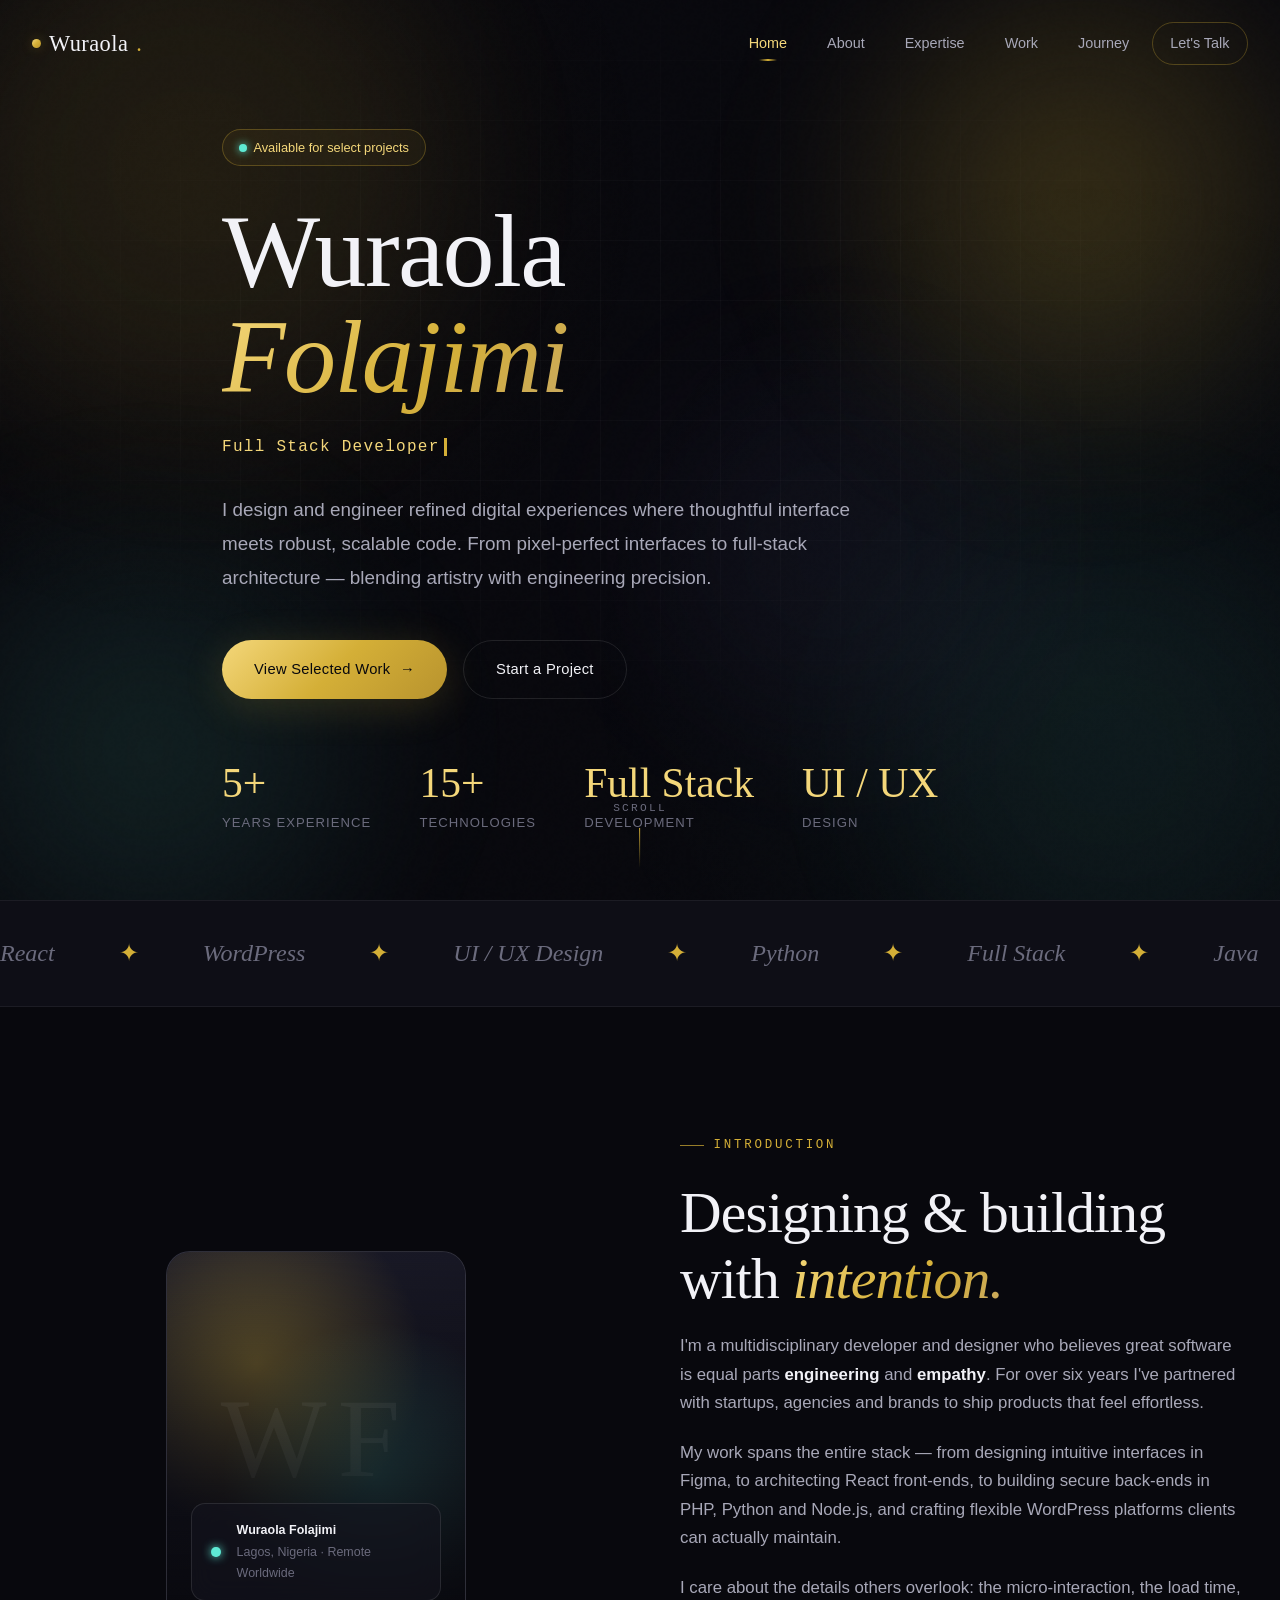
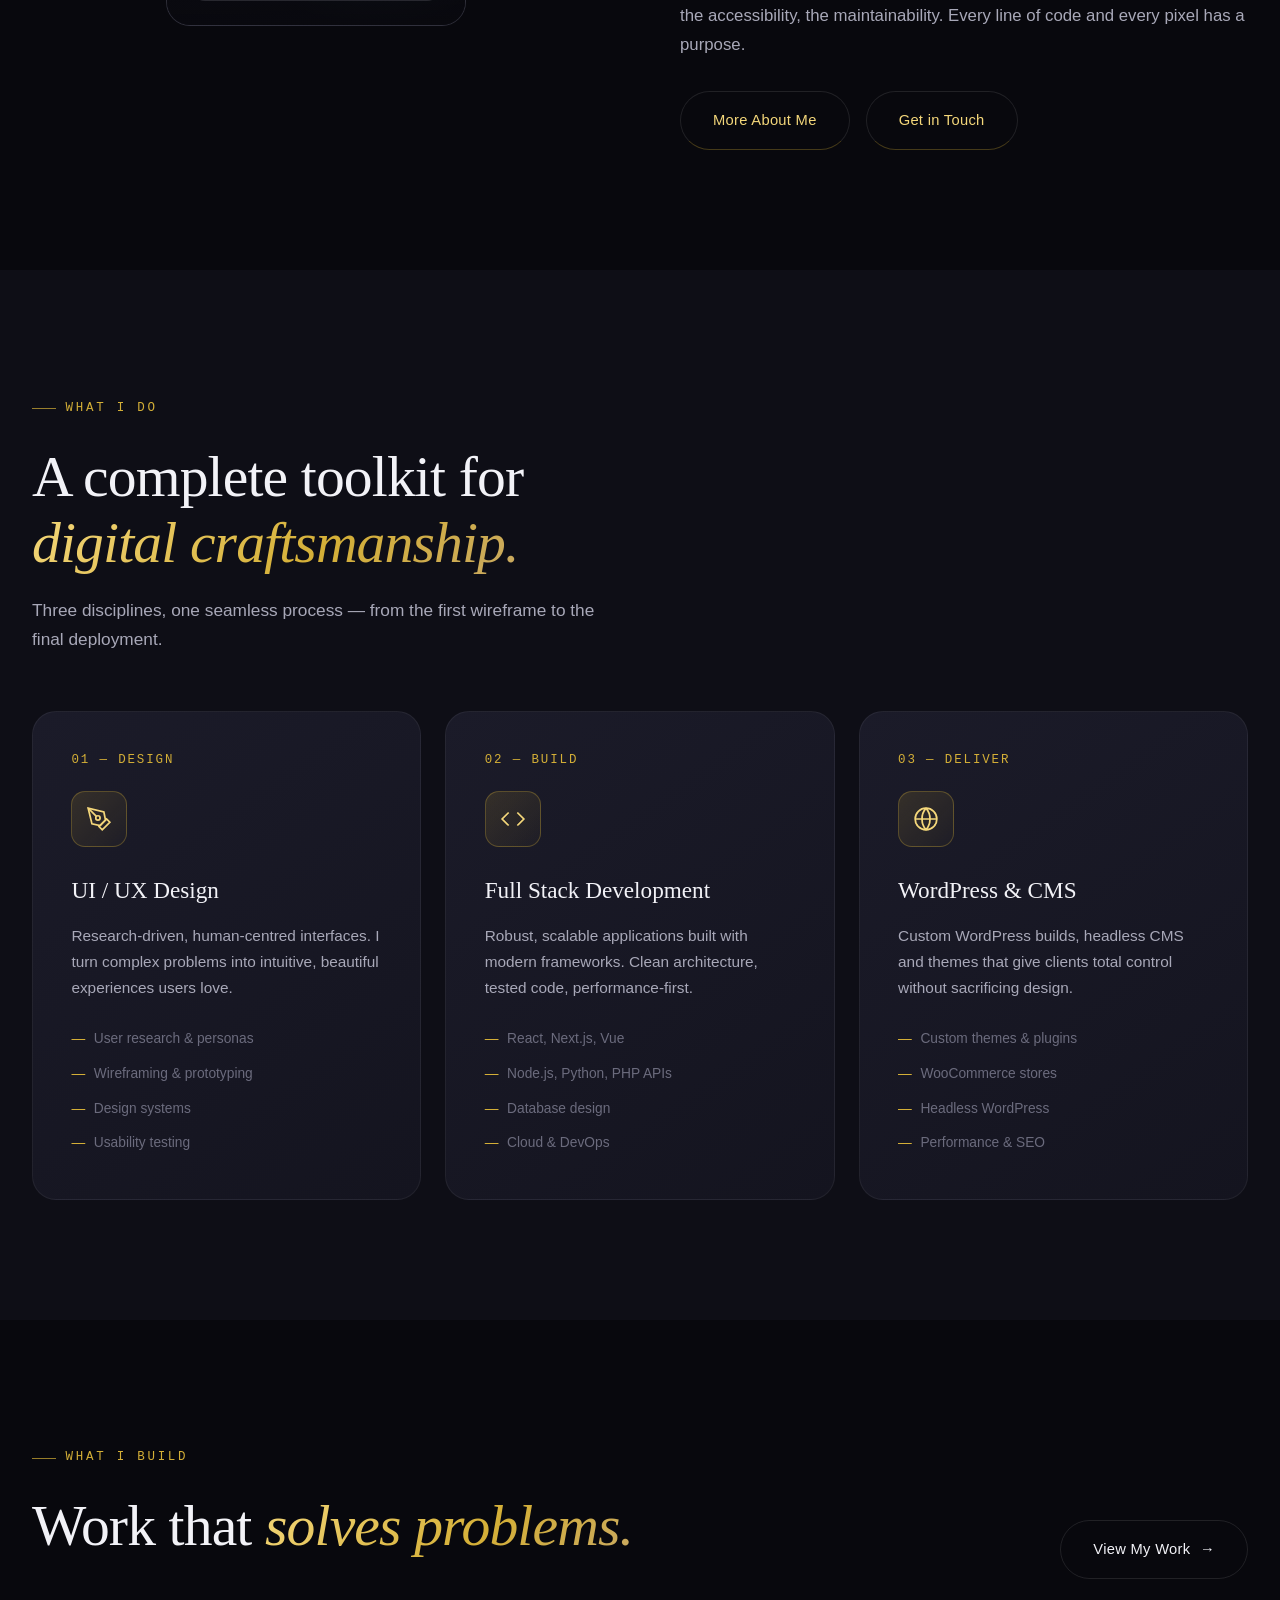
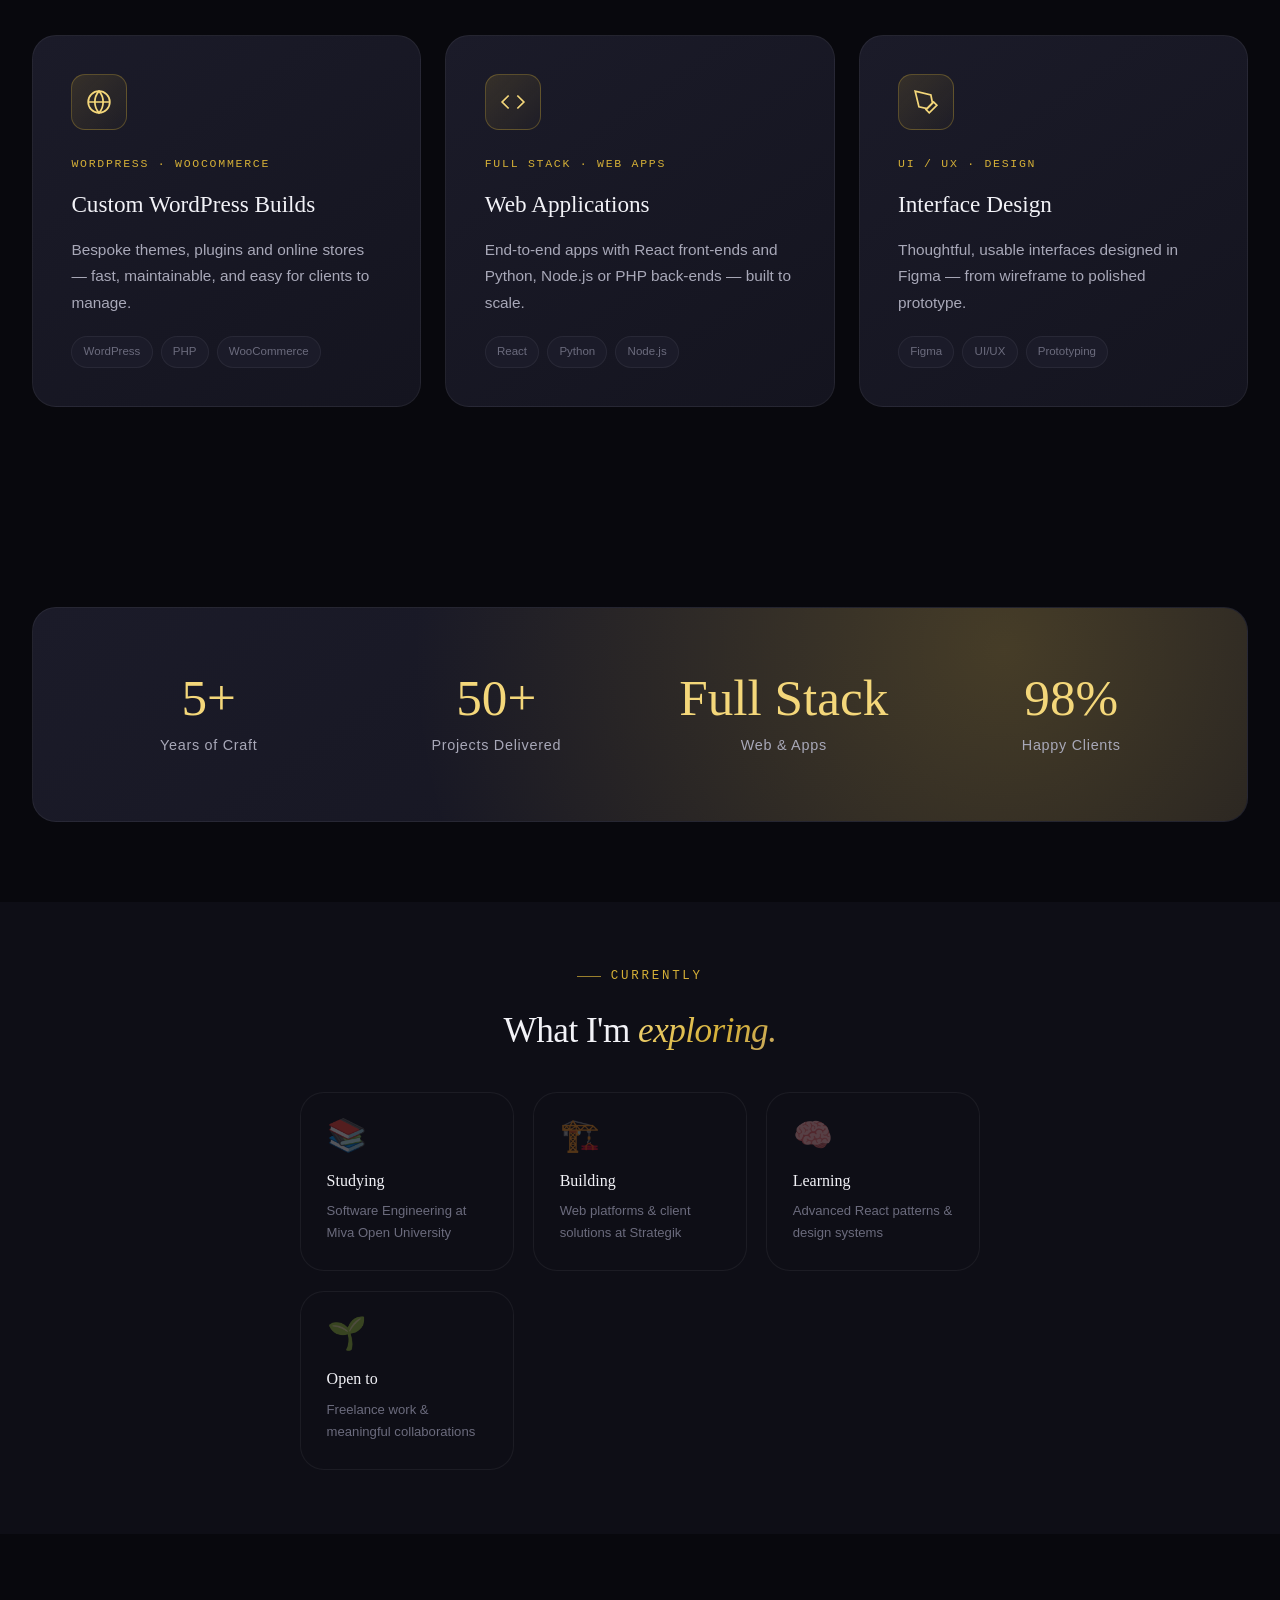
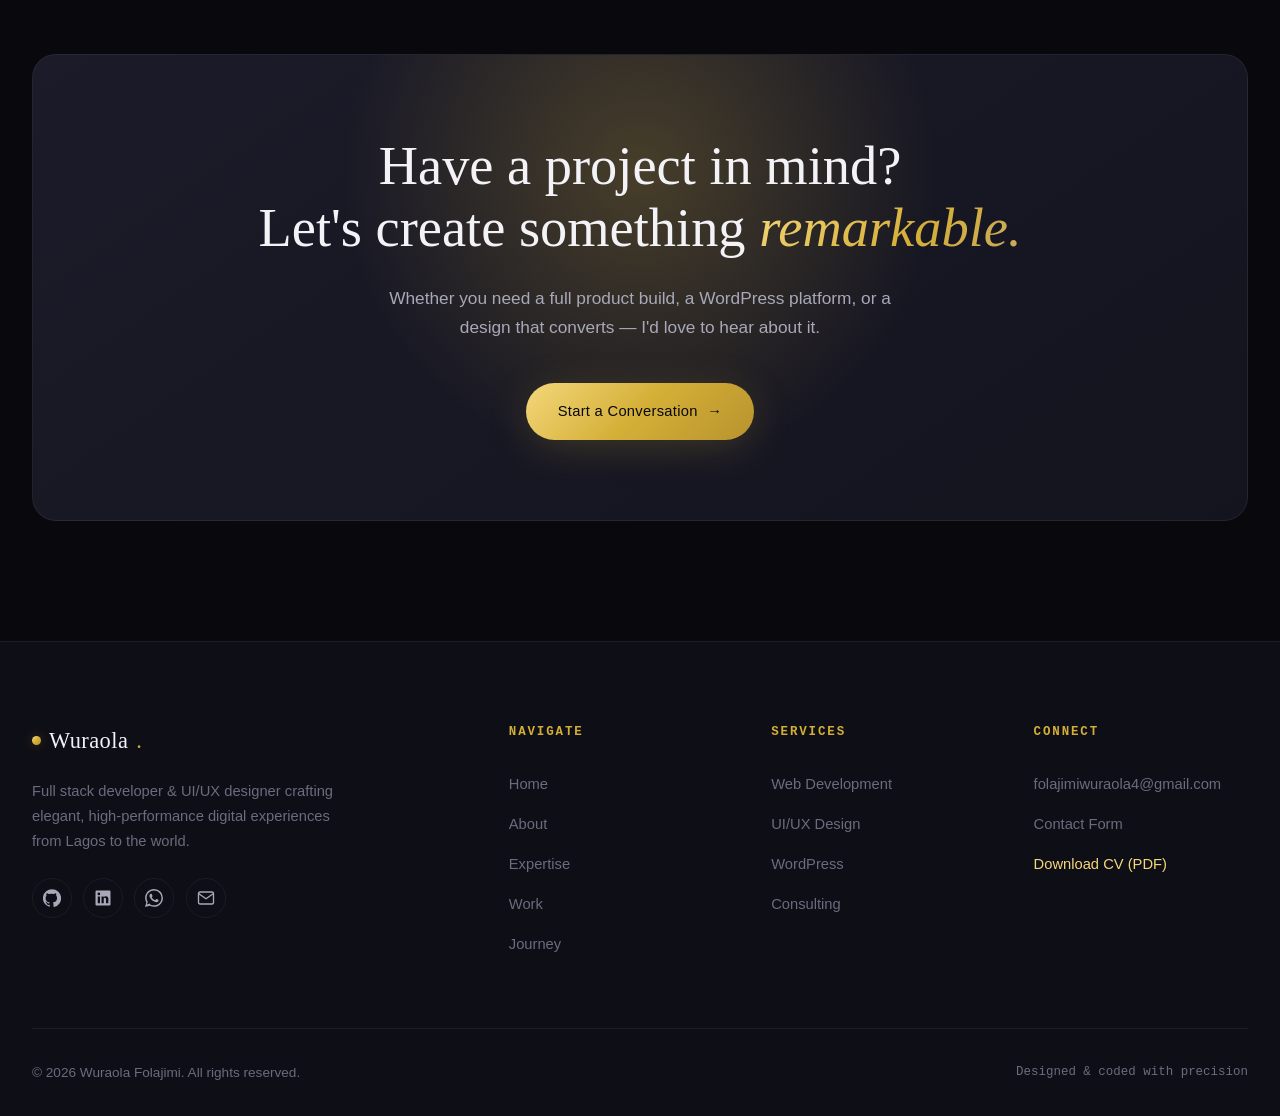
==== commit fdd3280f: "Add visual project gallery to portfolio" ====
--- a/backup/index.html
+++ b/backup/index.html
@@ -887,6 +887,91 @@
   transform: translateY(-8px);
   border-color: var(--border-gold);
   box-shadow: var(--shadow-deep);
+}
+
+.selected-projects-grid {
+  grid-template-columns: repeat(auto-fit, minmax(min(100%, 320px), 1fr));
+  align-items: stretch;
+}
+
+.selected-projects-grid .project-card {
+  display: flex;
+  flex-direction: column;
+  min-width: 0;
+}
+
+.project-preview-link {
+  display: block;
+  overflow: hidden;
+}
+
+.selected-projects-grid .project-visual {
+  aspect-ratio: 16 / 10;
+  height: auto;
+  background: var(--bg-elevated);
+}
+
+.selected-projects-grid .project-visual img {
+  position: absolute;
+  inset: 0;
+  width: 100%;
+  height: 100%;
+  object-fit: cover;
+  object-position: top center;
+  transition: transform 0.6s cubic-bezier(0.16, 1, 0.3, 1);
+}
+
+.selected-projects-grid .project-visual::after {
+  background: linear-gradient(180deg, transparent 48%, rgba(8, 8, 13, 0.72));
+}
+
+.selected-projects-grid .project-card:hover .project-visual img {
+  transform: scale(1.04);
+}
+
+.preview-visit {
+  position: absolute;
+  z-index: 1;
+  right: 1rem;
+  bottom: 0.9rem;
+  color: #fff;
+  font-size: 0.82rem;
+  opacity: 0;
+  transform: translateY(5px);
+  transition: opacity 0.25s ease, transform 0.25s ease;
+}
+
+.selected-projects-grid .project-card:hover .preview-visit,
+.selected-projects-grid .project-preview-link:focus-visible .preview-visit {
+  opacity: 1;
+  transform: translateY(0);
+}
+
+.selected-projects-grid .project-body {
+  display: flex;
+  flex: 1;
+  flex-direction: column;
+  align-items: flex-start;
+}
+
+.selected-projects-grid .project-body p {
+  flex: 1;
+}
+
+.project-card-link {
+  display: inline-flex;
+  gap: 0.45rem;
+  align-items: center;
+  margin-top: 1.3rem;
+  color: var(--gold-light);
+  font-size: 0.86rem;
+}
+
+.project-card-link:hover { color: var(--gold); }
+
+@media (max-width: 480px) {
+  .selected-projects-grid { gap: 1.25rem; }
+  .selected-projects-grid .project-body { padding: 1.35rem; }
 }
 
 .project-visual {
@@ -2459,14 +2544,47 @@
 
   <section class="section" style="background:var(--bg-secondary)"><div class="container">
     <div class="reveal" style="max-width:680px">
-      <span class="eyebrow">What I Build</span>
-      <h2 class="section-title">The kind of work<br>I <span class="text-gold text-italic">deliver.</span></h2>
-      <p class="section-subtitle">Here's an honest look at the work I take on across the full stack.</p>
-    </div>
-    <div class="services-grid">
-      <div class="card service-card tilt feature-card reveal"><div class="service-icon"><svg width="26" height="26" viewBox="0 0 24 24" fill="none" stroke="currentColor" stroke-width="1.6"><circle cx="12" cy="12" r="10"/><path d="M2 12h20M12 2a15 15 0 010 20 15 15 0 010-20z"/></svg></div><div class="project-cat">WordPress &middot; WooCommerce</div><h3>Custom WordPress Builds</h3><p>Bespoke themes, plugins and online stores &mdash; fast, maintainable, and easy for clients to manage.</p><div class="project-tags"><span>WordPress</span><span>PHP</span><span>WooCommerce</span></div></div>
-      <div class="card service-card tilt feature-card reveal delay-1"><div class="service-icon"><svg width="26" height="26" viewBox="0 0 24 24" fill="none" stroke="currentColor" stroke-width="1.6"><polyline points="16 18 22 12 16 6"/><polyline points="8 6 2 12 8 18"/></svg></div><div class="project-cat">Full Stack &middot; Web Apps</div><h3>Web Applications</h3><p>End-to-end apps with React front-ends and Python, Node.js or PHP back-ends &mdash; built to scale.</p><div class="project-tags"><span>React</span><span>Python</span><span>Node.js</span></div></div>
-      <div class="card service-card tilt feature-card reveal delay-2"><div class="service-icon"><svg width="26" height="26" viewBox="0 0 24 24" fill="none" stroke="currentColor" stroke-width="1.6"><path d="M12 19l7-7 3 3-7 7-3-3z"/><path d="M18 13l-1.5-7.5L2 2l3.5 14.5L13 18l5-5z"/></svg></div><div class="project-cat">UI / UX &middot; Design</div><h3>Interface Design</h3><p>Thoughtful, usable interfaces designed in Figma &mdash; from wireframe to polished prototype.</p><div class="project-tags"><span>Figma</span><span>UI/UX</span><span>Prototyping</span></div></div>
+      <span class="eyebrow">Selected Projects</span>
+      <h2 class="section-title">A closer look at what I <span class="text-gold text-italic">build.</span></h2>
+      <p class="section-subtitle">Web experiences and product interfaces, each shaped around its own audience and purpose.</p>
+    </div>
+    <div class="projects-grid selected-projects-grid">
+      <article class="project-card reveal">
+        <a class="project-preview-link" href="https://apartmentbyroyaltieswebsite.vercel.app/#/" target="_blank" rel="noopener noreferrer" aria-label="View Apartments by Royalties website">
+          <div class="project-visual"><img src="assets/apartments-by-royalties-preview.png" alt="Apartments by Royalties homepage preview" loading="lazy"><span class="preview-visit">View project <span aria-hidden="true">&rarr;</span></span></div>
+        </a>
+        <div class="project-body"><div class="project-cat">Property &amp; Lifestyle &middot; Lagos</div><h3>Apartments by Royalties</h3><p>A premium property and lifestyle platform for Lagos stays, rentals, luxury mobility, charters and real-estate opportunities.</p><div class="project-tags"><span>Web Design</span><span>Property Platform</span><span>WhatsApp Enquiries</span></div><a class="project-card-link" href="https://apartmentbyroyaltieswebsite.vercel.app/#/" target="_blank" rel="noopener noreferrer">Visit live site <span aria-hidden="true">&rarr;</span></a></div>
+      </article>
+      <article class="project-card reveal delay-1">
+        <a class="project-preview-link" href="../cadence.html" target="_blank" rel="noopener noreferrer" aria-label="View Cadence project website">
+          <div class="project-visual"><img src="assets/cadence-desktop-preview.png" alt="Cadence project workspace website preview" loading="lazy"><span class="preview-visit">View project <span aria-hidden="true">&rarr;</span></span></div>
+        </a>
+        <div class="project-body"><div class="project-cat">SaaS &middot; Product Website</div><h3>Cadence</h3><p>A calm, conversion-focused website for a project workspace that brings plans, tasks, goals and analytics together.</p><div class="project-tags"><span>Product Design</span><span>Responsive Web</span><span>UI/UX</span></div><a class="project-card-link" href="../cadence.html" target="_blank" rel="noopener noreferrer">View project <span aria-hidden="true">&rarr;</span></a></div>
+      </article>
+      <article class="project-card reveal delay-2">
+        <a class="project-preview-link" href="../cadence-app.html" target="_blank" rel="noopener noreferrer" aria-label="View Cadence app interface">
+          <div class="project-visual"><img src="assets/cadence-app-preview.png" alt="Cadence app sign-in interface preview" loading="lazy"><span class="preview-visit">View project <span aria-hidden="true">&rarr;</span></span></div>
+        </a>
+        <div class="project-body"><div class="project-cat">SaaS &middot; App Interface</div><h3>Cadence App</h3><p>A companion workspace interface concept with a streamlined sign-in and account creation experience.</p><div class="project-tags"><span>Web App</span><span>Interface Design</span><span>Supabase</span></div><a class="project-card-link" href="../cadence-app.html" target="_blank" rel="noopener noreferrer">View app <span aria-hidden="true">&rarr;</span></a></div>
+      </article>
+      <article class="project-card reveal">
+        <a class="project-preview-link" href="../ember-oak.html" target="_blank" rel="noopener noreferrer" aria-label="View Ember and Oak restaurant website">
+          <div class="project-visual"><img src="assets/ember-oak-preview.png" alt="Ember and Oak restaurant website preview" loading="lazy"><span class="preview-visit">View project <span aria-hidden="true">&rarr;</span></span></div>
+        </a>
+        <div class="project-body"><div class="project-cat">Hospitality &middot; Restaurant</div><h3>Ember &amp; Oak</h3><p>A refined digital presence for a fire-cooked fine-dining concept in Ikoyi, Lagos.</p><div class="project-tags"><span>Brand Experience</span><span>Restaurant Website</span><span>Responsive Web</span></div><a class="project-card-link" href="../ember-oak.html" target="_blank" rel="noopener noreferrer">View project <span aria-hidden="true">&rarr;</span></a></div>
+      </article>
+      <article class="project-card reveal delay-1">
+        <a class="project-preview-link" href="../velar.html" target="_blank" rel="noopener noreferrer" aria-label="View Velar couture website">
+          <div class="project-visual"><img src="assets/velar-preview.png" alt="Velar couture fashion website preview" loading="lazy"><span class="preview-visit">View project <span aria-hidden="true">&rarr;</span></span></div>
+        </a>
+        <div class="project-body"><div class="project-cat">Fashion &middot; E-Commerce Concept</div><h3>Vel&aacute;r</h3><p>A couture fashion experience pairing Lagos craftsmanship with the feel of a Parisian atelier.</p><div class="project-tags"><span>Fashion</span><span>Art Direction</span><span>Responsive Web</span></div><a class="project-card-link" href="../velar.html" target="_blank" rel="noopener noreferrer">View project <span aria-hidden="true">&rarr;</span></a></div>
+      </article>
+      <article class="project-card reveal delay-2">
+        <a class="project-preview-link" href="../motion-demo.html" target="_blank" rel="noopener noreferrer" aria-label="View motion design demo">
+          <div class="project-visual"><img src="assets/motion-demo-preview.png" alt="Motion design demo homepage preview" loading="lazy"><span class="preview-visit">View project <span aria-hidden="true">&rarr;</span></span></div>
+        </a>
+        <div class="project-body"><div class="project-cat">Creative Development &middot; Motion</div><h3>Motion Design Study</h3><p>A scroll-led experiment exploring parallax, reveal transitions and movement across a digital canvas.</p><div class="project-tags"><span>Motion Design</span><span>CSS</span><span>JavaScript</span></div><a class="project-card-link" href="../motion-demo.html" target="_blank" rel="noopener noreferrer">View project <span aria-hidden="true">&rarr;</span></a></div>
+      </article>
     </div>
   </div></section>
 
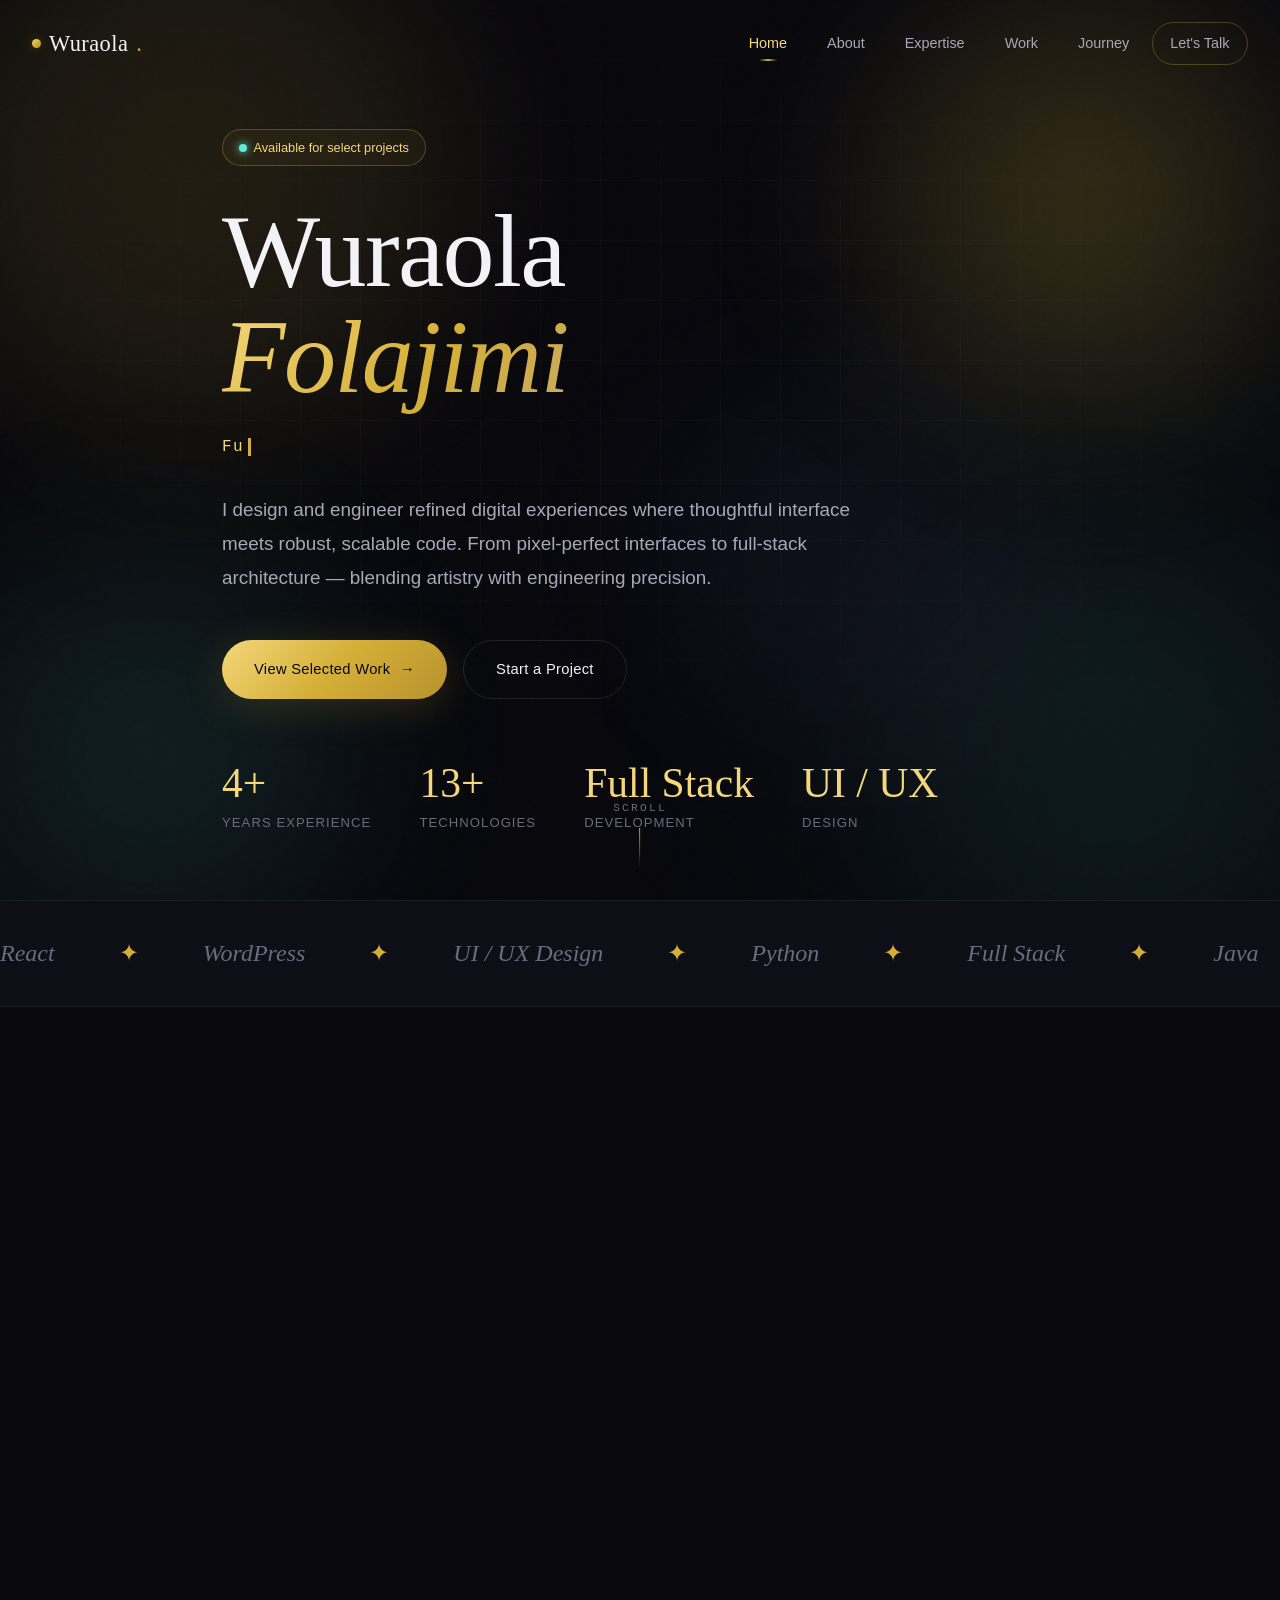
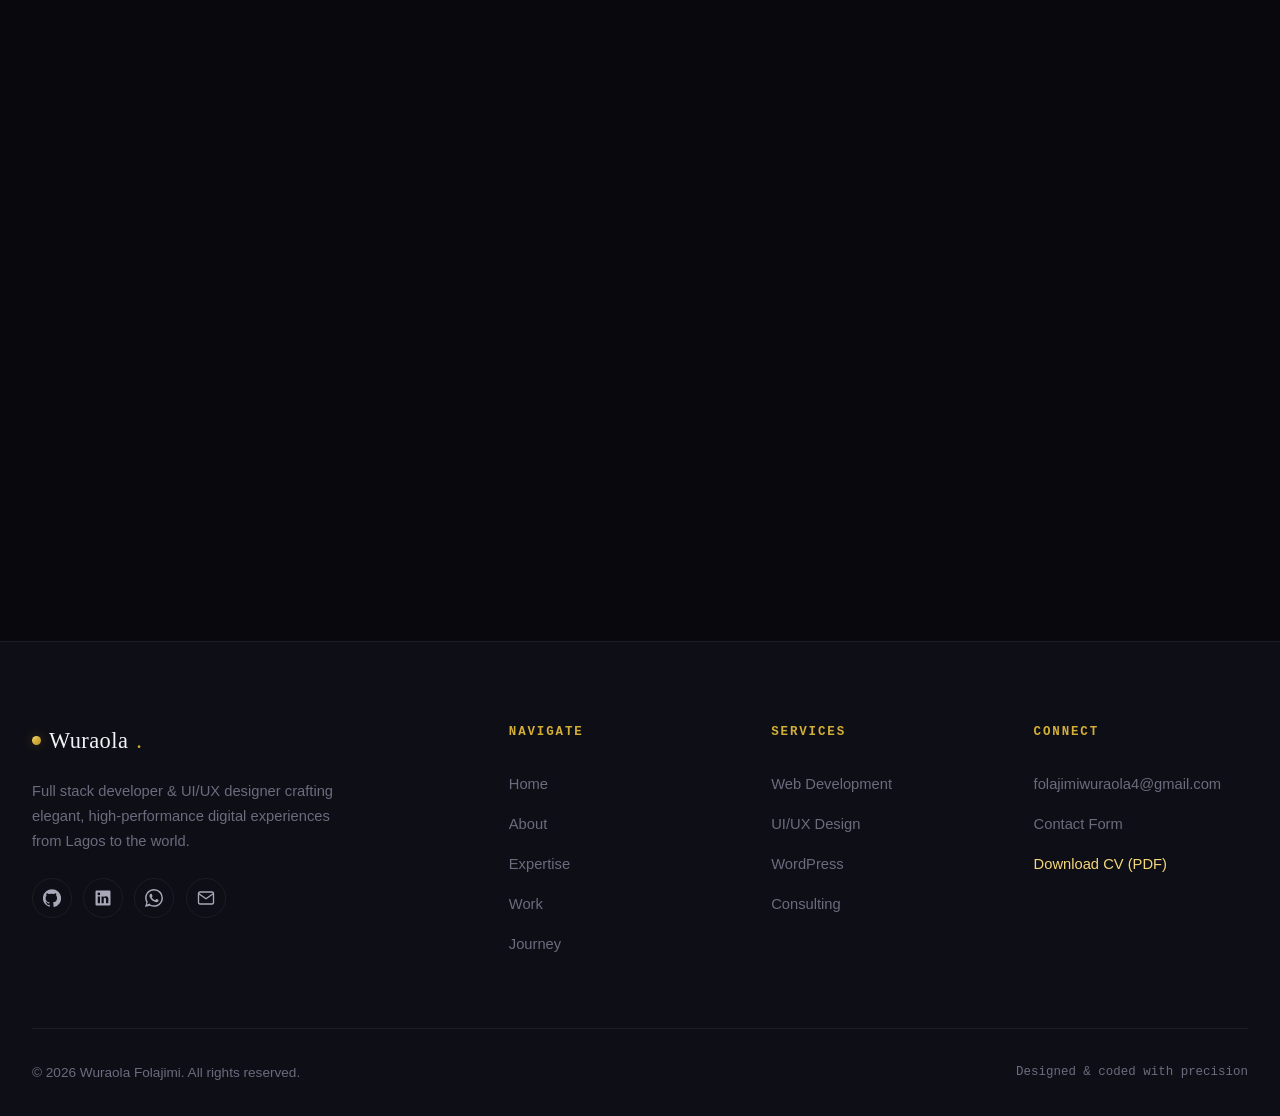
==== commit 27b026a4: "Show profile photo on home and about pages" ====
--- a/backup/index.html
+++ b/backup/index.html
@@ -645,6 +645,15 @@
   aspect-ratio: 4/5;
   background: var(--grad-surface);
   border: 1px solid var(--border-soft);
+}
+
+.portrait-image {
+  position: absolute;
+  inset: 0;
+  width: 100%;
+  height: 100%;
+  object-fit: cover;
+  object-position: center 28%;
 }
 
 .portrait-frame::before {
@@ -2195,8 +2204,7 @@
     <div class="container two-col">
       <div class="col reveal">
         <div class="portrait-frame">
-          <div class="portrait-art"></div>
-          <div class="portrait-initials">WF</div>
+          <img class="portrait-image" src="../profile.jpg" alt="Wuraola Folajimi" loading="lazy">
           <div class="portrait-badge">
             <span class="avail-dot"></span>
             <div class="small"><strong>Wuraola Folajimi</strong><span style="color:var(--text-muted)">Lagos, Nigeria &middot; Remote Worldwide</span></div>
@@ -2304,8 +2312,7 @@
     <div class="container two-col">
       <div class="col reveal">
         <div class="portrait-frame">
-          <div class="portrait-art"></div>
-          <div class="portrait-initials">WF</div>
+          <img class="portrait-image" src="../profile.jpg" alt="Wuraola Folajimi" loading="lazy">
           <div class="portrait-badge"><span class="avail-dot"></span><div class="small"><strong>Wuraola Folajimi</strong><span style="color:var(--text-muted)">Full Stack Developer &middot; UI/UX</span></div></div>
         </div>
       </div>
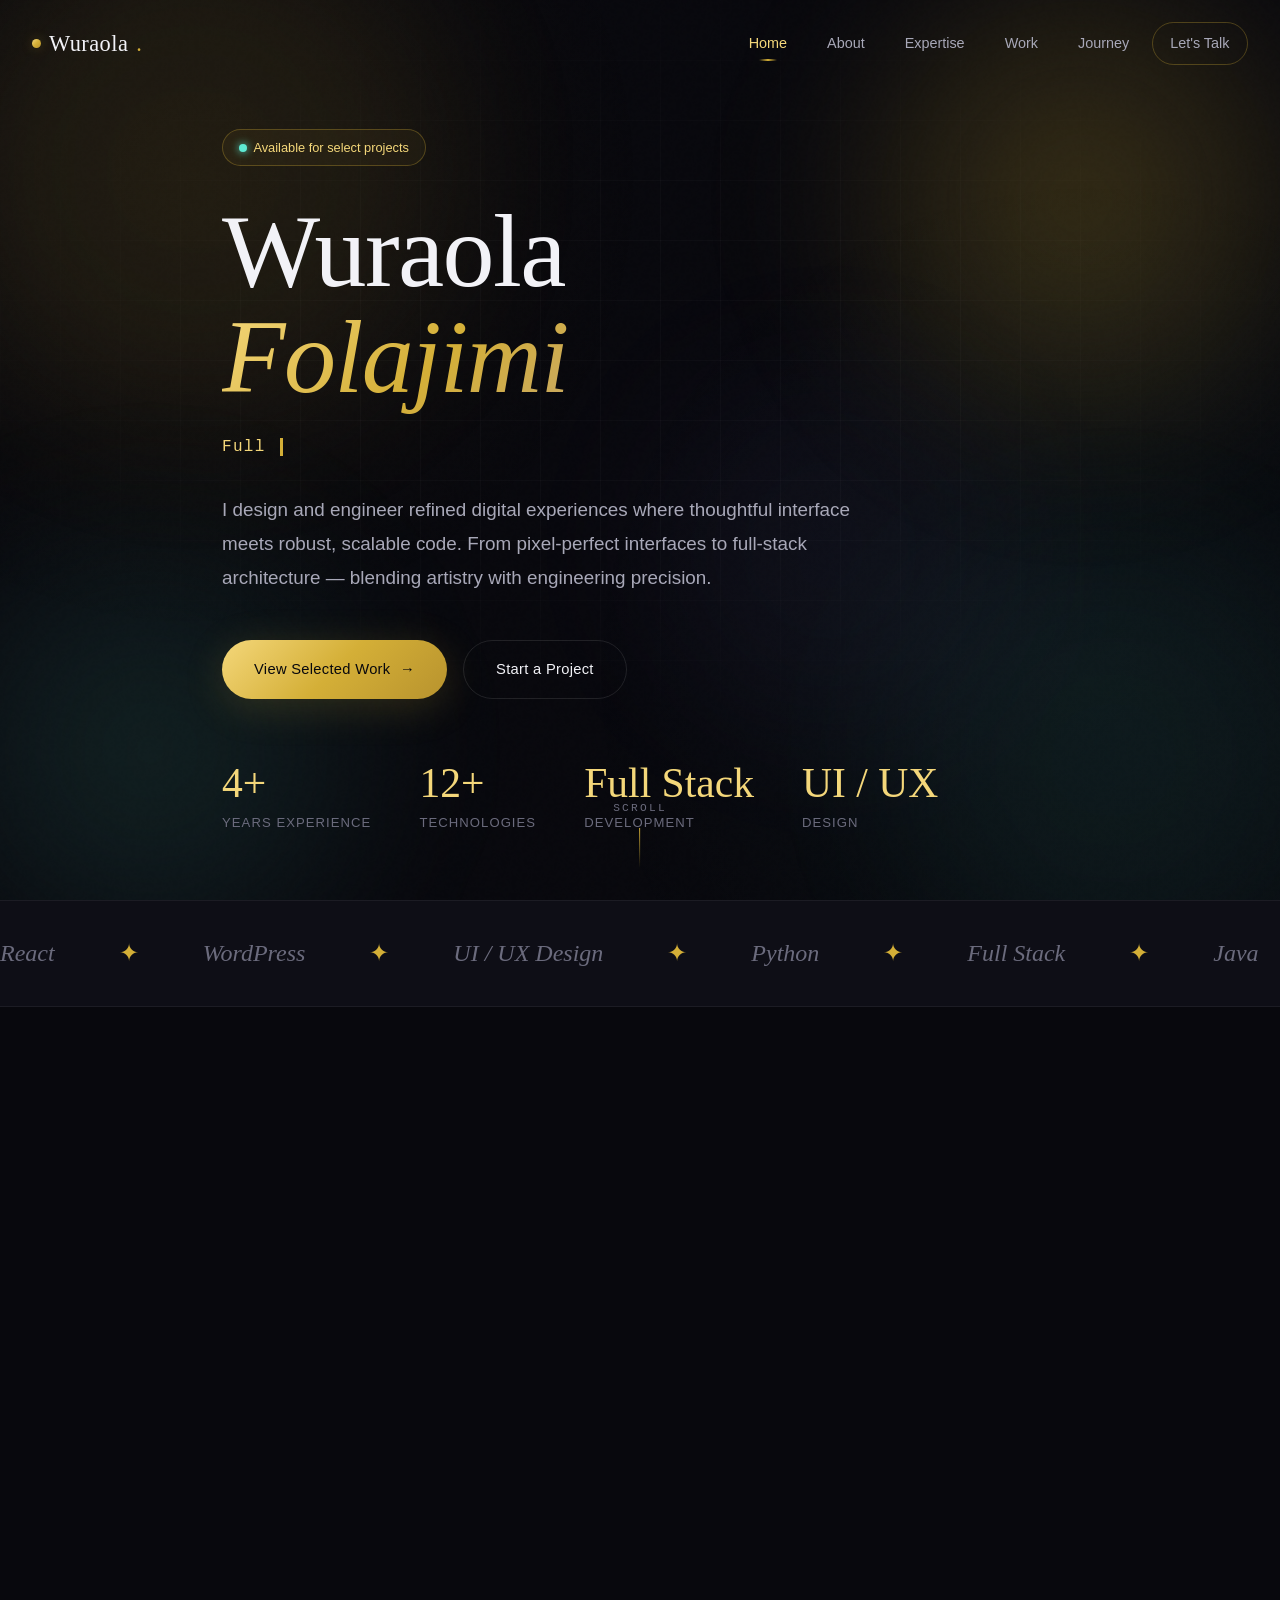
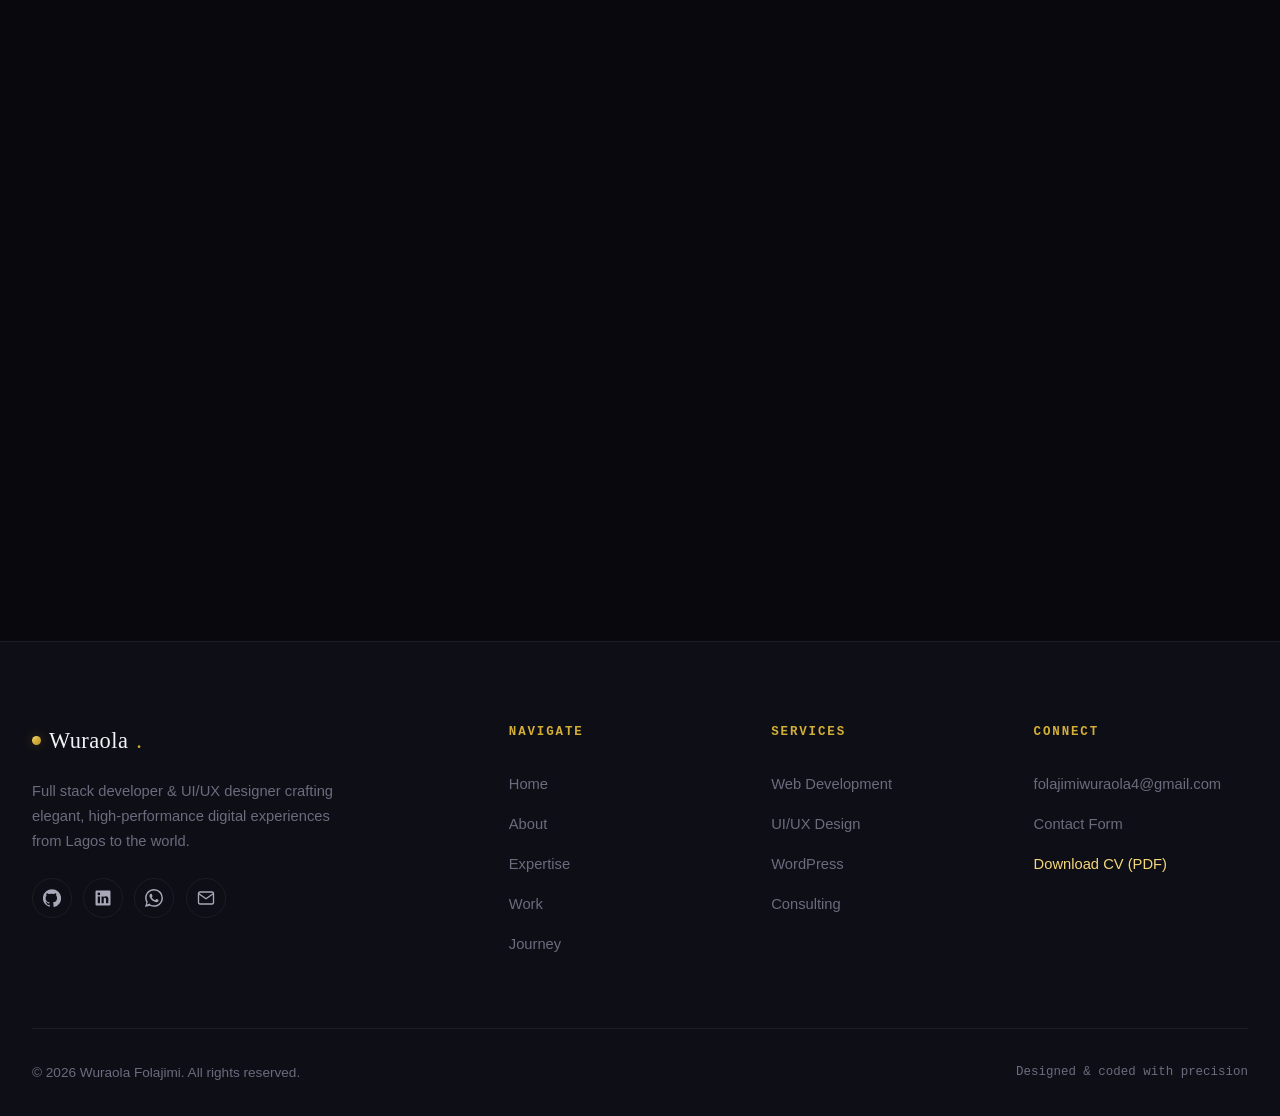
==== commit cd18ab15: "Polish mobile spacing and navigation interactions" ====
--- a/backup/index.html
+++ b/backup/index.html
@@ -328,9 +328,17 @@
 .menu-toggle {
   display: none;
   flex-direction: column;
+  align-items: center;
+  justify-content: center;
   gap: 5px;
   padding: 0.5rem;
-}
+  width: 44px;
+  height: 44px;
+  border-radius: var(--radius-sm);
+  transition: background-color var(--transition), color var(--transition);
+}
+
+.menu-toggle:hover { background: var(--bg-elevated); }
 
 .menu-toggle span {
   width: 24px;
@@ -1632,8 +1640,14 @@
     border-radius: var(--radius-md);
     padding: 1rem;
     gap: 0;
+    transform-origin: top center;
+    animation: navMenuIn 0.22s cubic-bezier(0.16, 1, 0.3, 1) both;
   }
   .nav-links.open a { padding: 0.9rem 1.2rem; width: 100%; }
+  .nav-links.open a:active { background: rgba(255, 255, 255, 0.04); }
+  .menu-toggle[aria-expanded="true"] span:first-child { transform: translateY(7px) rotate(45deg); }
+  .menu-toggle[aria-expanded="true"] span:nth-child(2) { opacity: 0; }
+  .menu-toggle[aria-expanded="true"] span:last-child { transform: translateY(-7px) rotate(-45deg); }
   .section { padding: 4.5rem 0; }
   .hero-stats { gap: 1.8rem; }
   .stats-band { padding: 3rem 1.5rem; }
@@ -1641,6 +1655,11 @@
   .footer-bottom { flex-direction: column; gap: 1rem; text-align: center; }
   .cta-banner { padding: 3.5rem 1.5rem; }
   .container { padding: 0 1.2rem; }
+}
+
+@keyframes navMenuIn {
+  from { opacity: 0; transform: translateY(-8px) scale(0.98); }
+  to { opacity: 1; transform: translateY(0) scale(1); }
 }
 
 /* ============================================================
@@ -2144,6 +2163,21 @@
   @page { margin: 1.5cm; }
 }
 
+@media (max-width: 768px) {
+  .section { padding: 4.5rem 0; }
+  .section-tight,
+  .section-compact { padding: 3rem 0; }
+  .page-header { padding: 9rem 0 3.5rem; }
+}
+
+@media (max-width: 480px) {
+  .section { padding: 4rem 0; }
+  .section-tight,
+  .section-compact { padding: 2.75rem 0; }
+  .nav-links.open { right: 1.2rem; left: 1.2rem; }
+  .nav-links.open a { min-height: 48px; border-radius: var(--radius-sm); }
+}
+
   </style>
 </head>
 <body>
@@ -2152,7 +2186,7 @@
   <nav class="navbar">
     <div class="container nav-inner">
       <a href="#home" data-page="home" class="logo"><span class="dot"></span>Wuraola<span style="color:var(--gold)">.</span></a>
-      <div class="nav-links">
+      <div class="nav-links" id="primary-navigation">
         <a href="#home" data-page="home" class="active">Home</a>
         <a href="#about" data-page="about">About</a>
         <a href="#expertise" data-page="expertise">Expertise</a>
@@ -2160,7 +2194,7 @@
         <a href="#journey" data-page="journey">Journey</a>
         <a href="#contact" data-page="contact" class="nav-cta">Let's Talk</a>
       </div>
-      <button class="menu-toggle" aria-label="Menu"><span></span><span></span><span></span></button>
+      <button class="menu-toggle" type="button" aria-label="Open navigation" aria-controls="primary-navigation" aria-expanded="false"><span></span><span></span><span></span></button>
     </div>
   </nav>
 
@@ -2925,8 +2959,7 @@
       const page = link.dataset.page;
       history.pushState({ page }, '', '#' + page);
       showPage(page);
-      const nl = document.querySelector('.nav-links');
-      if (nl) nl.classList.remove('open');
+      if (navLinksEl) setMenuOpen(false);
     });
   });
 
@@ -2949,8 +2982,22 @@
   /* ---------- 07 · MOBILE MENU ---------- */
   const toggle = document.querySelector('.menu-toggle');
   const navLinksEl = document.querySelector('.nav-links');
+  const setMenuOpen = (isOpen) => {
+    navLinksEl.classList.toggle('open', isOpen);
+    toggle.setAttribute('aria-expanded', String(isOpen));
+    toggle.setAttribute('aria-label', isOpen ? 'Close navigation' : 'Open navigation');
+  };
   if (toggle && navLinksEl) {
-    toggle.addEventListener('click', () => navLinksEl.classList.toggle('open'));
+    toggle.addEventListener('click', () => setMenuOpen(toggle.getAttribute('aria-expanded') !== 'true'));
+    document.addEventListener('click', (event) => {
+      if (!navLinksEl.contains(event.target) && !toggle.contains(event.target)) setMenuOpen(false);
+    });
+    document.addEventListener('keydown', (event) => {
+      if (event.key === 'Escape' && toggle.getAttribute('aria-expanded') === 'true') {
+        setMenuOpen(false);
+        toggle.focus();
+      }
+    });
   }
 
   /* ---------- 08 · REVEAL (IntersectionObserver — works on all screen sizes) ---------- */
